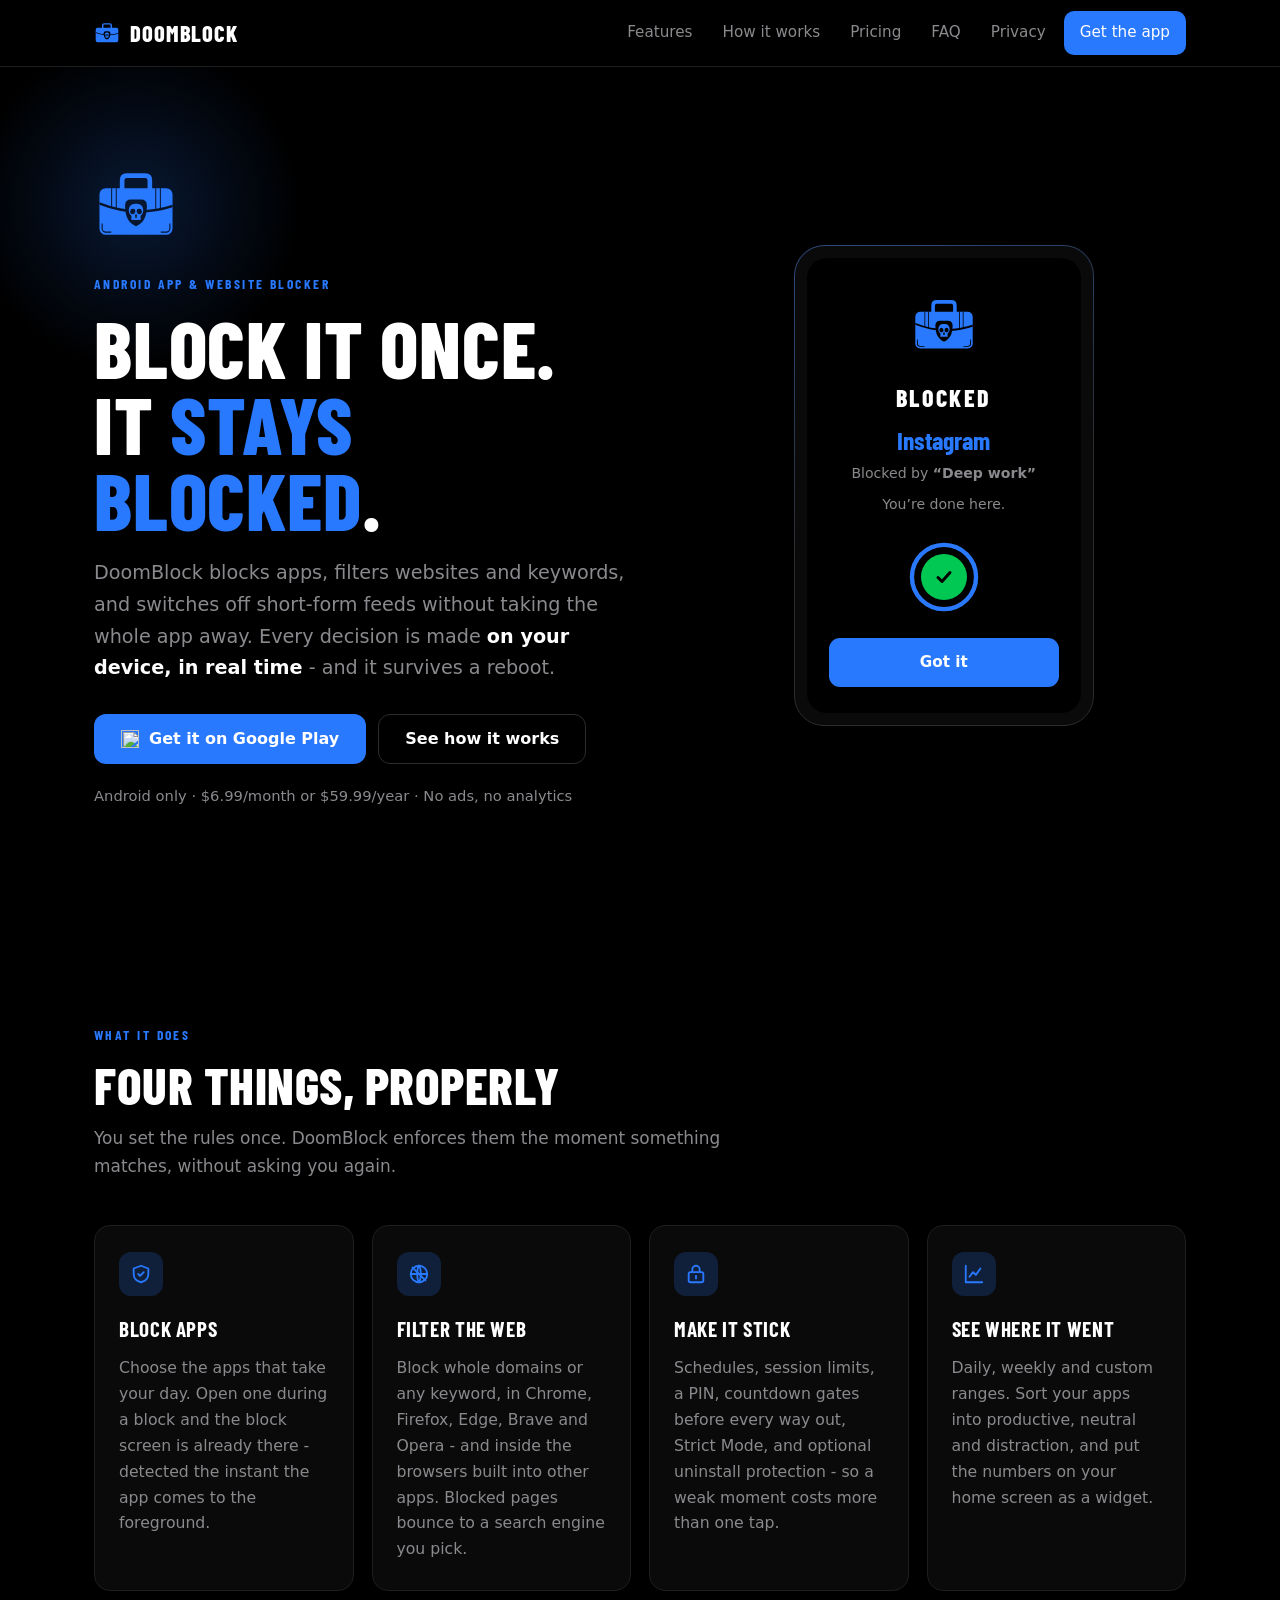
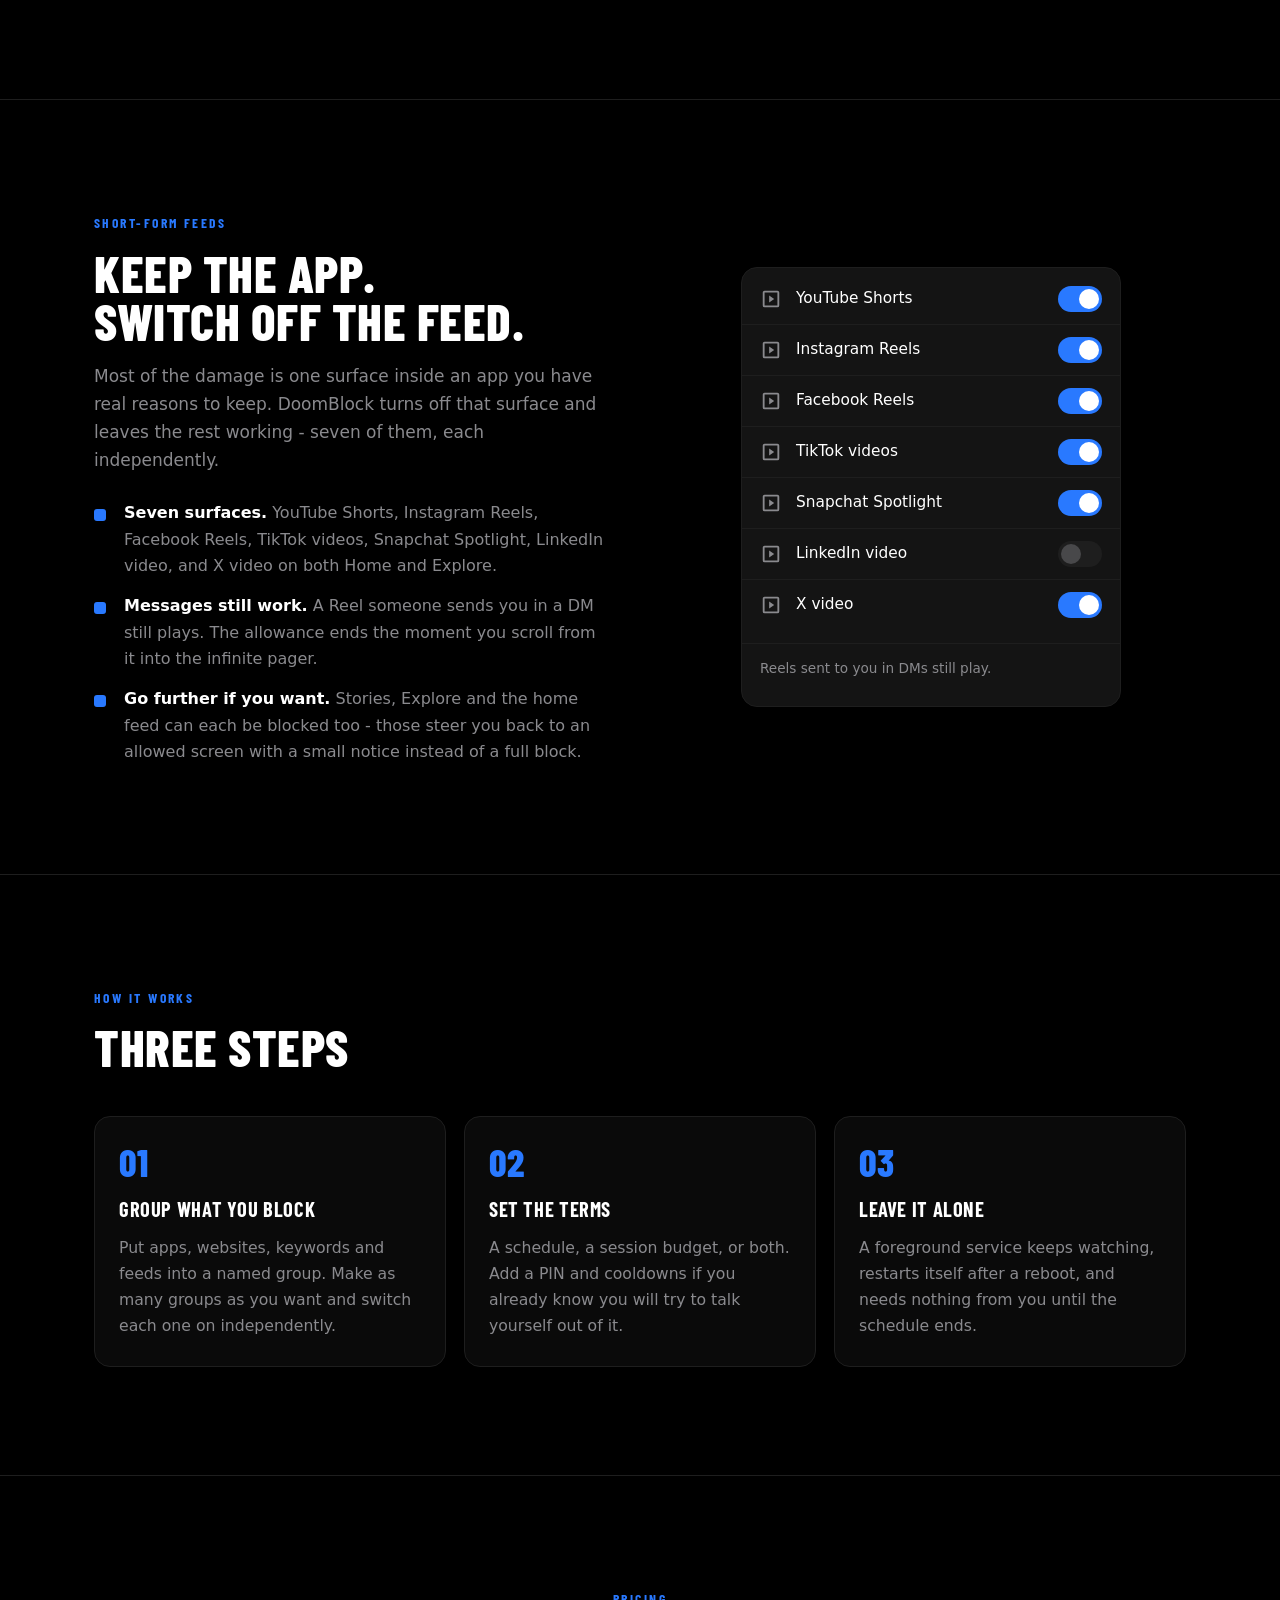
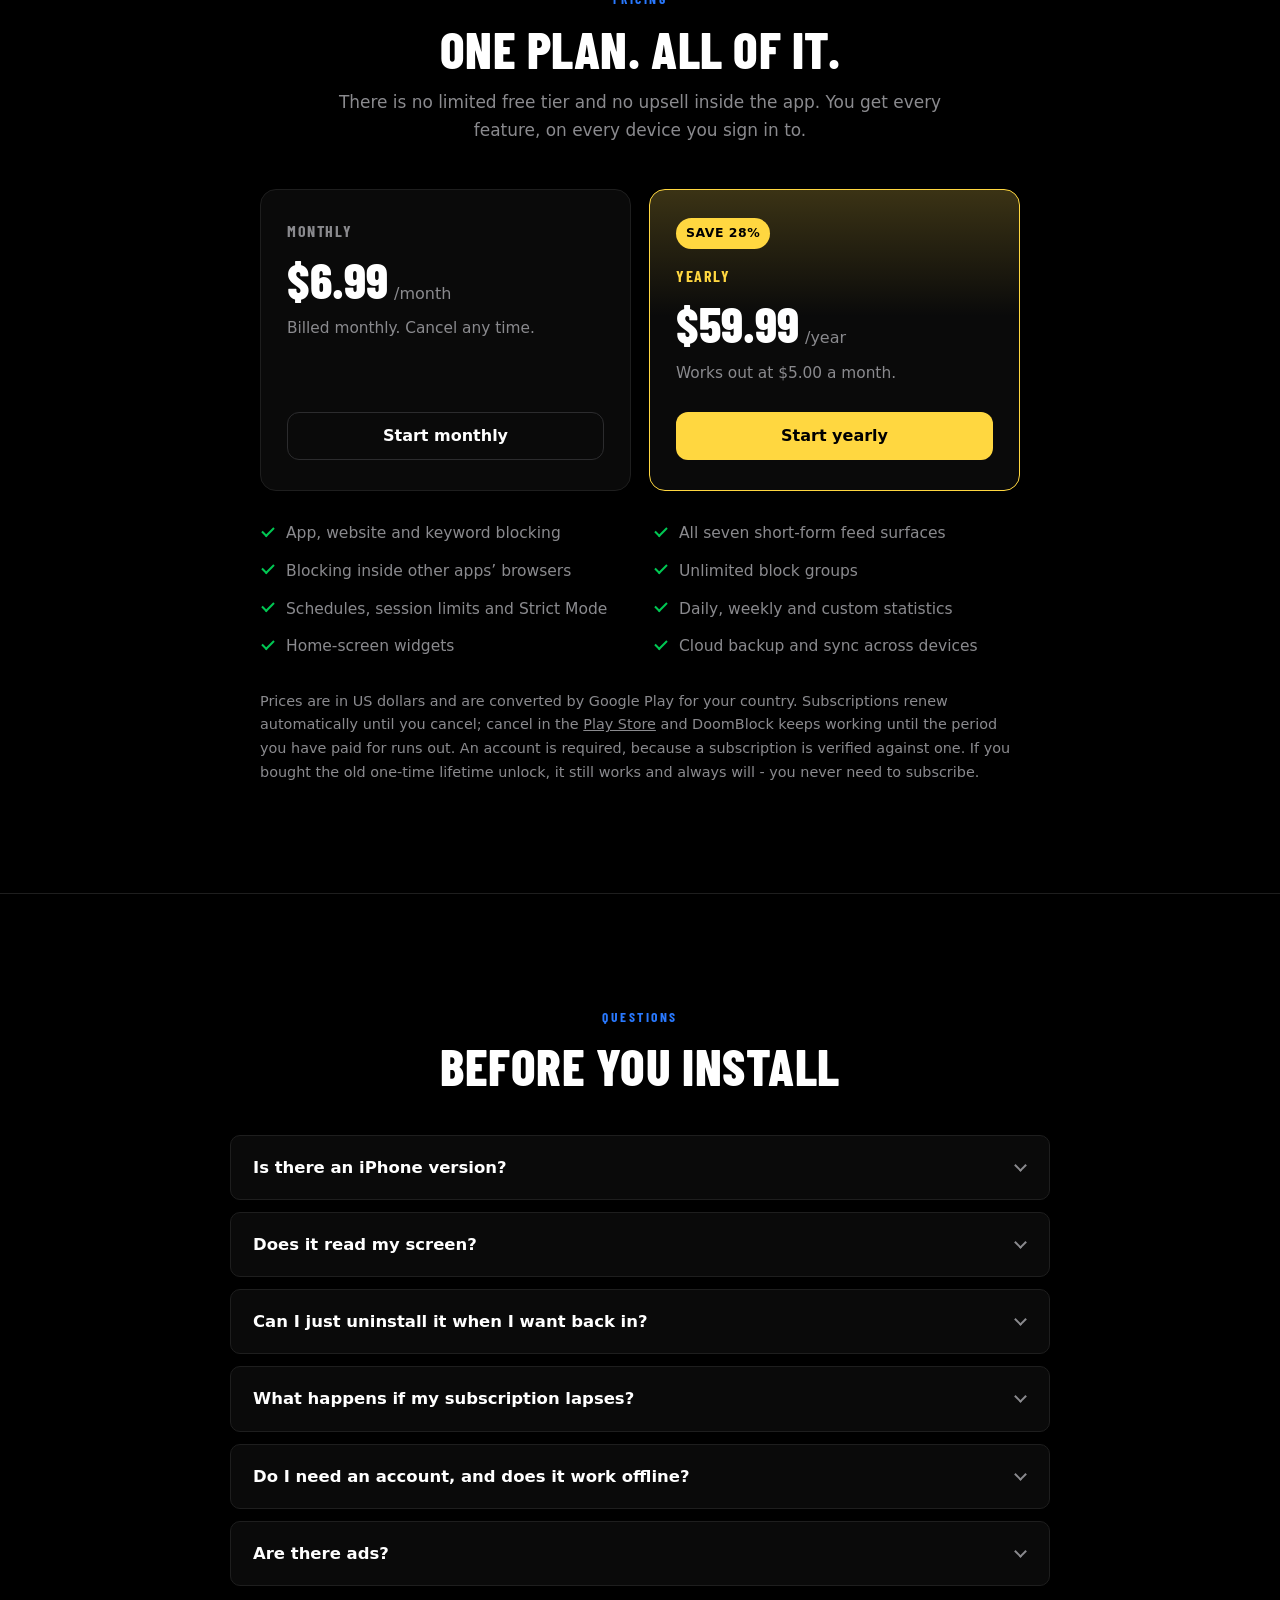
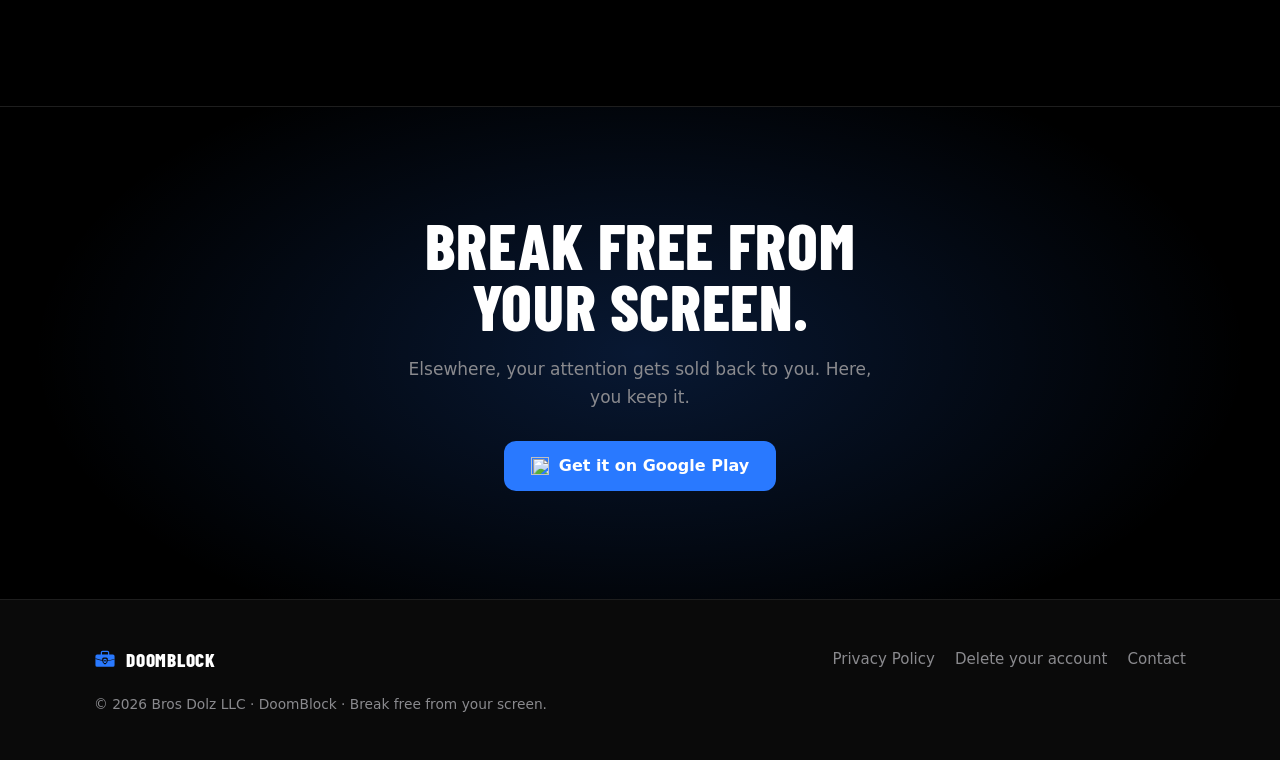
==== index.html @ 42fd6e24 "Rebrand the site and remove the advertising disclosures The app moved on in three ways and none of t" ====
<!DOCTYPE html>
<html lang="en">
<head>
  <meta charset="utf-8">
  <meta name="viewport" content="width=device-width, initial-scale=1">
  <title>DoomBlock - App, website and short-form feed blocker for Android</title>
  <meta name="description" content="DoomBlock blocks apps, filters websites and keywords, and switches off short-form feeds like Shorts, Reels and TikTok - enforced on your device, in real time. Android. No ads, no analytics.">
  <link rel="icon" type="image/png" href="assets/icon.png">
  <link rel="apple-touch-icon" href="assets/icon.png">
  <meta name="theme-color" content="#000000">
  <link rel="stylesheet" href="assets/fonts.css">
  <link rel="stylesheet" href="assets/site.css">
</head>
<body>

<!-- ==========================================================================
     The DoomBlock mark, ported from DoomLogoPainter in the app
     (lib/core/widgets/doom_logo.dart). The painter expresses every point as a
     fraction of its canvas, which is exactly what an SVG viewBox is, so the
     geometry transfers 1:1 at viewBox="0 0 100 100".

     A briefcase carrying a skull badge on its lock plate. The skull is a BADGE
     on the case rather than the case itself: that lets the case be a proper
     briefcase and the skull be an actual skull, and it makes the plate read as
     the lock - which is why the nasal void is cut as a keyhole.

     Two variants, mirroring the painter's own size gates. #db-mark carries
     everything; #db-mark-sm drops the straps, corner brackets, teeth and
     keyhole, because below roughly 32px those features stop being features and
     become grey smudges. An icon that simplifies as it shrinks is behaving
     correctly.
     ====================================================================== -->
<svg width="0" height="0" style="position:absolute" aria-hidden="true" focusable="false">
  <defs>
    <!-- Case: body, minus flap, straps, corner brackets and the badge crest -->
    <mask id="db-case" maskUnits="userSpaceOnUse" x="0" y="0" width="100" height="100">
      <path fill="#fff" d="M14 30 H86 A7.5 7.5 0 0 1 93.5 37.5 V78 A7.5 7.5 0 0 1 86 85.5 H14 A7.5 7.5 0 0 1 6.5 78 V37.5 A7.5 7.5 0 0 1 14 30 Z"/>
      <path fill="#000" d="M6.5 46.8 Q50 64 93.5 49.8 L93.5 52.6 Q50 66.8 6.5 49.6 Z"/>
      <path fill="#000" d="M20.4 30 H21.6 V52.86 H20.4 Z M25.9 30 H27.1 V54.25 H25.9 Z M72.9 30 H74.1 V55.87 H72.9 Z M78.4 30 H79.6 V54.86 H78.4 Z"/>
      <path fill="#000" d="M9.05 72 V78 A4.95 4.95 0 0 0 14 82.95 H20.5 V81.65 H14 A3.65 3.65 0 0 1 10.35 78 V72 Z"/>
      <path fill="#000" d="M90.95 72 V78 A4.95 4.95 0 0 1 86 82.95 H79.5 V81.65 H86 A3.65 3.65 0 0 0 89.65 78 V72 Z"/>
      <path fill="#000" d="M37 50.5 Q37 43.4 44.3 43.4 H55.7 Q63 43.4 63 50.5 C63 63.5 59.6 70.6 50 75.4 C40.4 70.6 37 63.5 37 50.5 Z"/>
    </mask>
    <mask id="db-case-sm" maskUnits="userSpaceOnUse" x="0" y="0" width="100" height="100">
      <path fill="#fff" d="M14 30 H86 A7.5 7.5 0 0 1 93.5 37.5 V78 A7.5 7.5 0 0 1 86 85.5 H14 A7.5 7.5 0 0 1 6.5 78 V37.5 A7.5 7.5 0 0 1 14 30 Z"/>
      <path fill="#000" d="M6.5 46.8 Q50 64 93.5 49.8 L93.5 52.6 Q50 66.8 6.5 49.6 Z"/>
      <path fill="#000" d="M37 50.5 Q37 43.4 44.3 43.4 H55.7 Q63 43.4 63 50.5 C63 63.5 59.6 70.6 50 75.4 C40.4 70.6 37 63.5 37 50.5 Z"/>
    </mask>

    <!-- Badge: cranium + cheekbones over a narrower jaw, scalloped into five
         teeth, minus two tilted sockets and the keyhole nose. -->
    <mask id="db-badge-mask" maskUnits="userSpaceOnUse" x="0" y="0" width="100" height="100">
      <path fill="#fff" d="M48.75 50 H51.25 A6 6 0 0 1 57.25 56 V57 A6 6 0 0 1 51.25 63 H48.75 A6 6 0 0 1 42.75 57 V56 A6 6 0 0 1 48.75 50 Z"/>
      <path fill="#fff" d="M45.35 61.5 H54.65 V65.8 H45.35 Z"/>
      <ellipse fill="#fff" cx="46.5125" cy="65.8" rx="1.1625" ry="0.7"/>
      <ellipse fill="#fff" cx="48.8375" cy="65.8" rx="1.1625" ry="0.7"/>
      <ellipse fill="#fff" cx="51.1625" cy="65.8" rx="1.1625" ry="0.7"/>
      <ellipse fill="#fff" cx="53.4875" cy="65.8" rx="1.1625" ry="0.7"/>
      <ellipse fill="#000" cx="46.72" cy="57.75" rx="2.58" ry="2.8" transform="rotate(9.74 46.72 57.75)"/>
      <ellipse fill="#000" cx="53.28" cy="57.75" rx="2.58" ry="2.8" transform="rotate(-9.74 53.28 57.75)"/>
      <circle fill="#000" cx="50" cy="61.65" r="0.95"/>
      <path fill="#000" d="M49.52 61.65 H50.48 L51.05 64 H48.95 Z"/>
    </mask>
    <mask id="db-badge-mask-sm" maskUnits="userSpaceOnUse" x="0" y="0" width="100" height="100">
      <path fill="#fff" d="M48.75 50 H51.25 A6 6 0 0 1 57.25 56 V57 A6 6 0 0 1 51.25 63 H48.75 A6 6 0 0 1 42.75 57 V56 A6 6 0 0 1 48.75 50 Z"/>
      <path fill="#fff" d="M45.35 61.5 H54.65 V66.5 H45.35 Z"/>
      <ellipse fill="#000" cx="46.72" cy="57.75" rx="2.58" ry="2.8" transform="rotate(9.74 46.72 57.75)"/>
      <ellipse fill="#000" cx="53.28" cy="57.75" rx="2.58" ry="2.8" transform="rotate(-9.74 53.28 57.75)"/>
    </mask>

    <symbol id="db-mark" viewBox="0 0 100 100">
      <path d="M33.5 32.5 V20.5 Q33.5 15 39 15 H61 Q66.5 15 66.5 20.5 V32.5" fill="none" stroke="currentColor" stroke-width="5.5"/>
      <rect width="100" height="100" fill="currentColor" mask="url(#db-case)"/>
      <g class="db-badge">
        <g transform="translate(50 58.25) scale(1.18) translate(-50 -58.25)">
          <rect width="100" height="100" fill="currentColor" mask="url(#db-badge-mask)"/>
        </g>
      </g>
    </symbol>
    <symbol id="db-mark-sm" viewBox="0 0 100 100">
      <path d="M33.5 32.5 V20.5 Q33.5 15 39 15 H61 Q66.5 15 66.5 20.5 V32.5" fill="none" stroke="currentColor" stroke-width="5.5"/>
      <rect width="100" height="100" fill="currentColor" mask="url(#db-case-sm)"/>
      <g transform="translate(50 58.25) scale(1.18) translate(-50 -58.25)">
        <rect width="100" height="100" fill="currentColor" mask="url(#db-badge-mask-sm)"/>
      </g>
    </symbol>

    <!-- Short-form surface glyph: a play mark in a rounded frame. Deliberately
         neutral rather than each platform's own logo - the names below say
         which surface is which, and a marketing page has no business
         reproducing other companies' marks. -->
    <symbol id="ic-feed" viewBox="0 0 24 24">
      <path d="M5 3h14a2 2 0 0 1 2 2v14a2 2 0 0 1-2 2H5a2 2 0 0 1-2-2V5a2 2 0 0 1 2-2Zm0 2v14h14V5H5Zm5 3.2 5.5 3.8L10 15.8V8.2Z"/>
    </symbol>
  </defs>
</svg>

<header>
  <nav class="wrap nav">
    <a class="brand" href="#top" aria-label="DoomBlock home">
      <svg class="mark" viewBox="0 0 100 100" width="26" height="26" aria-hidden="true"><use href="#db-mark-sm"/></svg>
      DoomBlock
    </a>
    <div class="nav-links">
      <a class="hide-sm" href="#features">Features</a>
      <a class="hide-sm" href="#how">How it works</a>
      <a href="#pricing">Pricing</a>
      <a class="hide-sm" href="#faq">FAQ</a>
      <a href="privacy.html">Privacy</a>
      <a class="nav-cta" href="https://play.google.com/store/apps/details?id=com.doomblock.app">Get the app</a>
    </div>
  </nav>
</header>

<main id="top">

  <!-- Hero -->
  <section class="hero">
    <div class="wrap hero-grid">
      <div class="hero-copy">
        <div class="mark-wrap">
          <div class="hero-glow"></div>
          <svg class="mark mark-beat" viewBox="0 0 100 100" width="84" height="84" role="img" aria-label="DoomBlock"><use href="#db-mark"/></svg>
        </div>
        <span class="eyebrow">Android app &amp; website blocker</span>
        <h1 class="display hero-title">Block it once.<br>It <span class="hl">stays blocked</span>.</h1>
        <p class="hero-sub">
          DoomBlock blocks apps, filters websites and keywords, and switches off
          short-form feeds without taking the whole app away. Every decision is
          made <strong>on your device, in real time</strong> - and it survives a
          reboot.
        </p>
        <div class="cta-row">
          <a class="btn btn-primary" href="https://play.google.com/store/apps/details?id=com.doomblock.app">
            <img class="play-icon" src="assets/google-play.svg" alt="" aria-hidden="true">
            Get it on Google Play
          </a>
          <a class="btn btn-ghost" href="#how">See how it works</a>
        </div>
        <p class="hero-note">Android only &middot; $6.99/month or $59.99/year &middot; No ads, no analytics</p>
      </div>

      <div class="mock" role="img" aria-label="DoomBlock's blocking screen, showing a blocked app and a finished cooldown.">
        <div class="mock-screen">
          <svg class="mark mock-mark mark-beat" viewBox="0 0 100 100" aria-hidden="true"><use href="#db-mark"/></svg>
          <div class="mock-blocked">Blocked</div>
          <div class="mock-target" id="mock-target">Instagram</div>
          <p class="mock-by">Blocked by <b>&ldquo;Deep work&rdquo;</b></p>
          <p class="mock-done">You&rsquo;re done here.</p>
          <div class="mock-ring">
            <svg class="ring-svg" viewBox="0 0 120 120" aria-hidden="true">
              <circle class="ring-track" cx="60" cy="60" r="52"/>
              <circle class="ring-progress" cx="60" cy="60" r="52"/>
            </svg>
            <span class="mock-check">
              <span class="mock-check-disc">
                <svg viewBox="0 0 52 52" fill="none" stroke="#000" stroke-width="6" stroke-linecap="round" stroke-linejoin="round" aria-hidden="true"><path d="M14 27 l8 8 l16 -18"/></svg>
              </span>
            </span>
          </div>
          <div class="mock-btn">Got it</div>
        </div>
      </div>
    </div>
  </section>

  <!-- Features -->
  <section class="band" id="features">
    <div class="wrap">
      <div class="section-head">
        <span class="eyebrow">What it does</span>
        <h2 class="display section-title">Four things, properly</h2>
        <p>You set the rules once. DoomBlock enforces them the moment something matches, without asking you again.</p>
      </div>
      <div class="features">

        <div class="feature">
          <div class="ico"><svg viewBox="0 0 24 24" width="22" height="22" fill="none" stroke="currentColor" stroke-width="2" stroke-linecap="round" stroke-linejoin="round" aria-hidden="true"><path d="M12 3 4 6v6c0 5 3.4 7.7 8 9 4.6-1.3 8-4 8-9V6l-8-3Z"/><path d="m9 12 2 2 4-4"/></svg></div>
          <h3>Block apps</h3>
          <p>Choose the apps that take your day. Open one during a block and the block screen is already there - detected the instant the app comes to the foreground.</p>
        </div>

        <div class="feature">
          <div class="ico"><svg viewBox="0 0 24 24" width="22" height="22" fill="none" stroke="currentColor" stroke-width="2" stroke-linecap="round" stroke-linejoin="round" aria-hidden="true"><circle cx="12" cy="12" r="9"/><path d="M3 12h18M12 3c2.5 2.7 2.5 15.3 0 18M12 3c-2.5 2.7-2.5 15.3 0 18"/><path d="m5 5 14 14"/></svg></div>
          <h3>Filter the web</h3>
          <p>Block whole domains or any keyword, in Chrome, Firefox, Edge, Brave and Opera - and inside the browsers built into other apps. Blocked pages bounce to a search engine you pick.</p>
        </div>

        <div class="feature">
          <div class="ico"><svg viewBox="0 0 24 24" width="22" height="22" fill="none" stroke="currentColor" stroke-width="2" stroke-linecap="round" stroke-linejoin="round" aria-hidden="true"><rect x="4" y="10" width="16" height="11" rx="2"/><path d="M8 10V7a4 4 0 0 1 8 0v3"/><path d="M12 14v3"/></svg></div>
          <h3>Make it stick</h3>
          <p>Schedules, session limits, a PIN, countdown gates before every way out, Strict Mode, and optional uninstall protection - so a weak moment costs more than one tap.</p>
        </div>

        <div class="feature">
          <div class="ico"><svg viewBox="0 0 24 24" width="22" height="22" fill="none" stroke="currentColor" stroke-width="2" stroke-linecap="round" stroke-linejoin="round" aria-hidden="true"><path d="M3 3v18h18"/><path d="M7 15l4-5 3 3 5-7"/></svg></div>
          <h3>See where it went</h3>
          <p>Daily, weekly and custom ranges. Sort your apps into productive, neutral and distraction, and put the numbers on your home screen as a widget.</p>
        </div>

      </div>
    </div>
  </section>

  <!-- Short-form feeds -->
  <section class="band" id="feeds">
    <div class="wrap split">
      <div>
        <span class="eyebrow">Short-form feeds</span>
        <h2 class="display section-title">Keep the app.<br>Switch off the feed.</h2>
        <p style="color:var(--text-2); margin:0;">
          Most of the damage is one surface inside an app you have real reasons to
          keep. DoomBlock turns off that surface and leaves the rest working -
          seven of them, each independently.
        </p>
        <ul class="split-list">
          <li><strong>Seven surfaces.</strong> YouTube Shorts, Instagram Reels, Facebook Reels, TikTok videos, Snapchat Spotlight, LinkedIn video, and X video on both Home and Explore.</li>
          <li><strong>Messages still work.</strong> A Reel someone sends you in a DM still plays. The allowance ends the moment you scroll from it into the infinite pager.</li>
          <li><strong>Go further if you want.</strong> Stories, Explore and the home feed can each be blocked too - those steer you back to an allowed screen with a small notice instead of a full block.</li>
        </ul>
      </div>

      <div class="split-media">
        <div class="feeds" role="img" aria-label="DoomBlock's feed settings: short-form surfaces listed with individual on and off switches.">
          <div class="feed-row"><span class="feed-logo"><svg viewBox="0 0 24 24" aria-hidden="true"><use href="#ic-feed"/></svg></span><span class="feed-name">YouTube Shorts</span><span class="toggle on"></span></div>
          <div class="feed-row"><span class="feed-logo"><svg viewBox="0 0 24 24" aria-hidden="true"><use href="#ic-feed"/></svg></span><span class="feed-name">Instagram Reels</span><span class="toggle on"></span></div>
          <div class="feed-row"><span class="feed-logo"><svg viewBox="0 0 24 24" aria-hidden="true"><use href="#ic-feed"/></svg></span><span class="feed-name">Facebook Reels</span><span class="toggle on"></span></div>
          <div class="feed-row"><span class="feed-logo"><svg viewBox="0 0 24 24" aria-hidden="true"><use href="#ic-feed"/></svg></span><span class="feed-name">TikTok videos</span><span class="toggle on"></span></div>
          <div class="feed-row"><span class="feed-logo"><svg viewBox="0 0 24 24" aria-hidden="true"><use href="#ic-feed"/></svg></span><span class="feed-name">Snapchat Spotlight</span><span class="toggle on"></span></div>
          <div class="feed-row"><span class="feed-logo"><svg viewBox="0 0 24 24" aria-hidden="true"><use href="#ic-feed"/></svg></span><span class="feed-name">LinkedIn video</span><span class="toggle"></span></div>
          <div class="feed-row"><span class="feed-logo"><svg viewBox="0 0 24 24" aria-hidden="true"><use href="#ic-feed"/></svg></span><span class="feed-name">X video</span><span class="toggle on"></span></div>
          <p class="feeds-foot">Reels sent to you in DMs still play.</p>
        </div>
      </div>
    </div>
  </section>

  <!-- How it works -->
  <section class="band" id="how">
    <div class="wrap">
      <div class="section-head">
        <span class="eyebrow">How it works</span>
        <h2 class="display section-title">Three steps</h2>
      </div>
      <div class="steps">
        <div class="step">
          <span class="n">01</span>
          <h3>Group what you block</h3>
          <p>Put apps, websites, keywords and feeds into a named group. Make as many groups as you want and switch each one on independently.</p>
        </div>
        <div class="step">
          <span class="n">02</span>
          <h3>Set the terms</h3>
          <p>A schedule, a session budget, or both. Add a PIN and cooldowns if you already know you will try to talk yourself out of it.</p>
        </div>
        <div class="step">
          <span class="n">03</span>
          <h3>Leave it alone</h3>
          <p>A foreground service keeps watching, restarts itself after a reboot, and needs nothing from you until the schedule ends.</p>
        </div>
      </div>
    </div>
  </section>

  <!-- Pricing -->
  <section class="band" id="pricing">
    <div class="wrap">
      <div class="section-head center">
        <span class="eyebrow">Pricing</span>
        <h2 class="display section-title">One plan. All of it.</h2>
        <p>There is no limited free tier and no upsell inside the app. You get every feature, on every device you sign in to.</p>
      </div>

      <div class="plans">
        <div class="plan">
          <p class="plan-name">Monthly</p>
          <p class="plan-price">$6.99<span class="per">/month</span></p>
          <p class="plan-sub">Billed monthly. Cancel any time.</p>
          <a class="btn btn-ghost" href="https://play.google.com/store/apps/details?id=com.doomblock.app">Start monthly</a>
        </div>

        <div class="plan plan-best">
          <span class="badge">Save 28%</span>
          <p class="plan-name">Yearly</p>
          <p class="plan-price">$59.99<span class="per">/year</span></p>
          <p class="plan-sub">Works out at $5.00 a month.</p>
          <a class="btn btn-gold" href="https://play.google.com/store/apps/details?id=com.doomblock.app">Start yearly</a>
        </div>
      </div>

      <ul class="plan-includes">
        <li>App, website and keyword blocking</li>
        <li>All seven short-form feed surfaces</li>
        <li>Blocking inside other apps&rsquo; browsers</li>
        <li>Unlimited block groups</li>
        <li>Schedules, session limits and Strict Mode</li>
        <li>Daily, weekly and custom statistics</li>
        <li>Home-screen widgets</li>
        <li>Cloud backup and sync across devices</li>
      </ul>

      <p class="plan-terms">
        Prices are in US dollars and are converted by Google Play for your
        country. Subscriptions renew automatically until you cancel; cancel in
        the <a href="https://play.google.com/store/account/subscriptions">Play Store</a>
        and DoomBlock keeps working until the period you have paid for runs out.
        An account is required, because a subscription is verified against one.
        If you bought the old one-time lifetime unlock, it still works and always
        will - you never need to subscribe.
      </p>
    </div>
  </section>

  <!-- FAQ -->
  <section class="band" id="faq">
    <div class="wrap">
      <div class="section-head center">
        <span class="eyebrow">Questions</span>
        <h2 class="display section-title">Before you install</h2>
      </div>

      <div class="faq">
        <details>
          <summary>Is there an iPhone version?</summary>
          <div class="answer">
            <p>No, and there cannot be one that works this way. DoomBlock relies on Android APIs for reading which app is in the foreground, measuring app usage, and drawing over other apps. iOS has no equivalent, so an iPhone build would not be able to enforce anything.</p>
          </div>
        </details>

        <details>
          <summary>Does it read my screen?</summary>
          <div class="answer">
            <p>It reads three things, and only to compare them against your own block list: which app is in the foreground, the address shown in your browser&rsquo;s address bar, and - if you turn on blocking inside other apps&rsquo; browsers - the text of web pages opened in them.</p>
            <p>All of it is compared on your device and discarded immediately. None of it is stored, and none of it is ever sent anywhere. It does not read your messages, your passwords, or what you type. The <a href="privacy.html">Privacy Policy</a> sets this out in full.</p>
          </div>
        </details>

        <details>
          <summary>Can I just uninstall it when I want back in?</summary>
          <div class="answer">
            <p>That is up to how you set it up. By default, yes. Turn on Strict Mode and DoomBlock registers as a device admin, which prevents it being uninstalled while a block is active - and switching Strict Mode off needs your PIN plus a 24-hour cooldown. It never locks, wipes or otherwise controls your device; blocking uninstalls is the only thing that permission is used for.</p>
          </div>
        </details>

        <details>
          <summary>What happens if my subscription lapses?</summary>
          <div class="answer">
            <p>Blocking stops, and your setup stays exactly where you left it. Groups, schedules, limits and lists are never deleted or altered, so renewing picks up where you were with nothing to restore.</p>
          </div>
        </details>

        <details>
          <summary>Do I need an account, and does it work offline?</summary>
          <div class="answer">
            <p>An account is required, because your subscription is verified against one. Once you are signed in your setup is backed up and syncs to any device you sign in to.</p>
            <p>Blocking itself runs entirely offline - every decision is made on the device. If you lose connectivity, DoomBlock keeps enforcing for a week before it needs to check your subscription again.</p>
          </div>
        </details>

        <details>
          <summary>Are there ads?</summary>
          <div class="answer">
            <p>No. There is no advertising, no advertising identifier, no analytics SDK, and no crash-reporting service. The subscription is the entire business model. Problem reports are only ever sent if you write one and send it yourself.</p>
          </div>
        </details>
      </div>
    </div>
  </section>

  <!-- Closing CTA -->
  <section class="band closer">
    <div class="hero-glow"></div>
    <div class="wrap">
      <h2 class="display">Break free from<br>your screen.</h2>
      <p>Elsewhere, your attention gets sold back to you. Here, you keep it.</p>
      <div class="cta-row">
        <a class="btn btn-primary" href="https://play.google.com/store/apps/details?id=com.doomblock.app">
          <img class="play-icon" src="assets/google-play.svg" alt="" aria-hidden="true">
          Get it on Google Play
        </a>
      </div>
    </div>
  </section>

</main>

<footer>
  <div class="wrap foot-grid">
    <a class="brand" href="#top" style="font-size:1.2rem;">
      <svg class="mark" viewBox="0 0 100 100" width="22" height="22" aria-hidden="true"><use href="#db-mark-sm"/></svg>
      DoomBlock
    </a>
    <div class="foot-links">
      <a href="privacy.html">Privacy Policy</a>
      <a href="account-deletion.html">Delete your account</a>
      <a href="mailto:support@brosdolz.com">Contact</a>
    </div>
    <p class="foot-note">&copy; <span id="year">2026</span> Bros Dolz LLC &middot; DoomBlock &middot; Break free from your screen.</p>
  </div>
</footer>

<script>
  document.getElementById("year").textContent = new Date().getFullYear();

  // The mock names a different app on each load, so the screenshot does not
  // read as a claim about one particular service.
  var mockTargets = ["TikTok", "Instagram", "YouTube", "Snapchat", "Facebook", "X", "Reddit"];
  var mockTarget = document.getElementById("mock-target");
  if (mockTarget) {
    var chosen = mockTargets[Math.floor(Math.random() * mockTargets.length)];
    mockTarget.textContent = chosen;
    var shell = document.querySelector(".mock");
    if (shell) {
      shell.setAttribute("aria-label",
        "DoomBlock's blocking screen, showing " + chosen + " blocked and a finished cooldown.");
    }
  }

  // Run the cooldown ring -> green check once the mock scrolls into view. With
  // no IntersectionObserver, just show the finished state.
  (function () {
    var mock = document.querySelector(".mock");
    if (!mock) return;
    if (!("IntersectionObserver" in window)) { mock.classList.add("in-view"); return; }
    var io = new IntersectionObserver(function (entries) {
      entries.forEach(function (e) {
        if (e.isIntersecting) { e.target.classList.add("in-view"); io.unobserve(e.target); }
      });
    }, { threshold: 0.4 });
    io.observe(mock);
  })();
</script>
</body>
</html>
---- assets/fonts.css ----
/* Barlow Condensed - DoomBlock's display face, the same family the app bundles
   (see pubspec.yaml). Embedded as data URIs so the brand type renders
   everywhere - hosted, offline, or opened straight from disk - with no
   external font dependency and no flash of a fallback face.

   Only the two display weights are here. Body copy uses the system stack;
   Barlow Condensed is for headings, numerals, and the mark. */
@font-face { font-family: "Barlow Condensed"; font-style: normal; font-weight: 700; font-display: swap; src: url("[data-uri]") format("truetype"); }
@font-face { font-family: "Barlow Condensed"; font-style: normal; font-weight: 800; font-display: swap; src: url("[data-uri]") format("truetype"); }
---- assets/site.css ----
/* ============================================================================
   DoomBlock - site design system
   ----------------------------------------------------------------------------
   One stylesheet for all three pages (index, privacy, account-deletion).

   The tokens below mirror AppPalette.dark in the app
   (lib/core/theme/app_palette.dart) value for value, so the site and the
   product can never disagree about what DoomBlock looks like.

   Colour discipline, carried over from lib/core/constants/app_colors.dart:
     - BLUE is the accent. Every call to action, every focus ring, every
       active state.
     - GOLD marks Pro / pricing only. It is the "earned" colour.
     - RED means DANGER and nothing else. It is never decoration. The site
       used to use red as its brand accent, which is exactly the mistake the
       palette notes in the app describe fixing: when the accent and the
       warning are the same value, the one colour the eye should read as a
       stop signal gets spent on every ordinary button.
   ========================================================================= */

:root {
  /* Surfaces - true black foundation, near-black greys stepping up */
  --bg: #000000;
  --surface: #0A0A0A;
  --card: #141414;
  --elevated: #1E1E1E;
  --modal: #1A1A1A;

  /* Brand - electric blue */
  --primary: #2979FF;
  --primary-dim: #1554CC;
  --primary-glow: rgba(41, 121, 255, 0.20);
  --primary-glow-strong: rgba(41, 121, 255, 0.40);
  --on-primary: #FFFFFF;

  /* Premium accent - cold gold */
  --gold: #FFD740;
  --gold-glow: rgba(255, 215, 64, 0.20);
  --on-gold: #000000;

  /* Text */
  --text: #FFFFFF;
  --text-2: #8A8A8E;
  --text-3: #48484A;   /* decorative marks only - too dim for text on black */
  --text-doc: #C9C9CE;

  /* Semantic */
  --success: #00C853;
  --warning: #FFAB00;
  --danger: #FF1744;
  --info: #64B5F6;

  /* Borders */
  --border: #1E1E1E;
  --border-light: #2C2C2E;

  /* Type */
  --font-display: "Barlow Condensed", "Oswald", "Arial Narrow", Impact, sans-serif;
  --font-body: system-ui, -apple-system, "Segoe UI", Roboto, Helvetica, Arial, sans-serif;

  /* Layout */
  --maxw: 1140px;
  --doc-maxw: 820px;
  --radius: 16px;
  --radius-sm: 10px;
}

/* ---- Reset / base ------------------------------------------------------- */

*, *::before, *::after { box-sizing: border-box; }

html { -webkit-text-size-adjust: 100%; scroll-behavior: smooth; }

@media (prefers-reduced-motion: reduce) {
  html { scroll-behavior: auto; }
}

body {
  margin: 0;
  background: var(--bg);
  color: var(--text);
  font-family: var(--font-body);
  font-size: 17px;
  line-height: 1.65;
  -webkit-font-smoothing: antialiased;
  overflow-x: hidden;
}

img, svg { max-width: 100%; }

a { color: var(--primary); text-decoration: none; }
a:hover { text-decoration: underline; }

:focus-visible {
  outline: 2px solid var(--primary);
  outline-offset: 3px;
  border-radius: 4px;
}

.wrap {
  width: 100%;
  max-width: var(--maxw);
  margin-inline: auto;
  padding-inline: 24px;
}

.display {
  font-family: var(--font-display);
  font-weight: 800;
  text-transform: uppercase;
  line-height: 0.95;
  letter-spacing: 0.01em;
  text-wrap: balance;
  margin: 0;
}

.eyebrow {
  display: inline-block;
  font-family: var(--font-display);
  font-weight: 700;
  text-transform: uppercase;
  letter-spacing: 0.18em;
  font-size: 0.85rem;
  color: var(--primary);
  margin-bottom: 14px;
}

.sr-only {
  position: absolute; width: 1px; height: 1px;
  padding: 0; margin: -1px; overflow: hidden;
  clip: rect(0 0 0 0); white-space: nowrap; border: 0;
}

/* ---- The mark ----------------------------------------------------------- */
/* Ported from DoomLogoPainter (lib/core/widgets/doom_logo.dart). The painter
   works in fractions of its canvas, which is exactly an SVG viewBox, so the
   geometry transfers 1:1 at viewBox="0 0 100 100". */

.mark { color: var(--primary); display: block; flex: none; }

/* The badge breathes; the case never moves. The painter is explicit about why
   (see PulsingDoomLogo): thumping the whole mark reads as a logo bouncing, so
   the beat is spent where the meaning is - on the lock and its keyhole. */
@media (prefers-reduced-motion: no-preference) {
  .mark-beat .db-badge {
    transform-origin: 50px 58.25px;
    animation: lockbeat 1600ms ease-in-out infinite;
  }
  @keyframes lockbeat {
    0%, 62%, 100% { transform: scale(1); }
    12%           { transform: scale(1.042); }
    26%           { transform: scale(1.006); }
    38%           { transform: scale(1.030); }
  }
}

/* ---- Header / nav ------------------------------------------------------- */

header {
  position: sticky;
  top: 0;
  z-index: 50;
  background: rgba(0, 0, 0, 0.82);
  backdrop-filter: blur(14px);
  -webkit-backdrop-filter: blur(14px);
  border-bottom: 1px solid var(--border);
}

.nav {
  display: flex;
  align-items: center;
  justify-content: space-between;
  gap: 20px;
  min-height: 66px;
  padding-block: 10px;
}

.brand {
  display: inline-flex;
  align-items: center;
  gap: 10px;
  font-family: var(--font-display);
  font-weight: 800;
  text-transform: uppercase;
  letter-spacing: 0.04em;
  font-size: 1.4rem;
  color: var(--text);
}
.brand:hover { text-decoration: none; color: var(--text); }

.nav-links {
  display: flex;
  align-items: center;
  gap: 6px;
  flex-wrap: wrap;
  justify-content: flex-end;
}

.nav-links > a {
  color: var(--text-2);
  font-size: 0.95rem;
  font-weight: 500;
  padding: 8px 12px;
  border-radius: var(--radius-sm);
}
.nav-links > a:hover { color: var(--text); text-decoration: none; }
.nav-links > a.active { color: var(--text); }

.nav-cta {
  background: var(--primary);
  color: var(--on-primary) !important;
  font-weight: 600;
  padding: 9px 16px !important;
}
.nav-cta:hover { background: var(--primary-dim); }

@media (max-width: 780px) {
  .hide-sm { display: none; }
  .brand { font-size: 1.2rem; }
}

/* ---- Buttons ------------------------------------------------------------ */

.btn {
  display: inline-flex;
  align-items: center;
  justify-content: center;
  gap: 10px;
  padding: 15px 26px;
  border-radius: 12px;
  font-family: var(--font-body);
  font-size: 1rem;
  font-weight: 600;
  line-height: 1;
  border: 1px solid transparent;
  transition: background 0.16s ease, border-color 0.16s ease, transform 0.16s ease;
}
.btn:hover { text-decoration: none; }

.btn-primary { background: var(--primary); color: var(--on-primary); }
.btn-primary:hover { background: var(--primary-dim); }

.btn-ghost { color: var(--text); border-color: var(--border-light); }
.btn-ghost:hover { border-color: var(--primary); color: var(--primary); }

.btn-gold { background: var(--gold); color: var(--on-gold); }
.btn-gold:hover { background: #E6C13A; }

@media (prefers-reduced-motion: no-preference) {
  .btn:active { transform: translateY(1px); }
}

.play-icon { width: 18px; height: 18px; flex: none; }

.cta-row {
  display: flex;
  flex-wrap: wrap;
  gap: 12px;
  margin-top: 30px;
}

/* ---- Sections ----------------------------------------------------------- */

.band { padding-block: clamp(64px, 9vw, 108px); position: relative; }
.band + .band { border-top: 1px solid var(--border); }

.section-head { max-width: 640px; margin-bottom: 44px; }
.section-head.center { margin-inline: auto; text-align: center; }

.section-title {
  font-size: clamp(2.1rem, 5.2vw, 3.2rem);
  margin-bottom: 16px;
}

.section-head p { color: var(--text-2); margin: 0; font-size: 1.06rem; }

/* ---- Hero --------------------------------------------------------------- */

.hero {
  padding-block: clamp(56px, 8vw, 96px) clamp(64px, 9vw, 104px);
  position: relative;
  overflow: hidden;
}

.hero-grid {
  display: grid;
  grid-template-columns: minmax(0, 1.05fr) minmax(0, 0.95fr);
  gap: clamp(32px, 6vw, 72px);
  align-items: center;
}

.mark-wrap { position: relative; width: 84px; height: 84px; margin-bottom: 22px; }

.hero-glow {
  position: absolute;
  inset: -180px;
  background: radial-gradient(closest-side, var(--primary-glow) 0%, transparent 74%);
  pointer-events: none;
  z-index: -1;
}

@media (prefers-reduced-motion: no-preference) {
  .hero-glow { animation: pulseglow 5.5s ease-in-out infinite; }
  @keyframes pulseglow {
    0%, 100% { opacity: 0.75; }
    50%      { opacity: 1; }
  }
}

.hero-title {
  font-size: clamp(2.9rem, 8.4vw, 5rem);
  margin-bottom: 20px;
}

.hero-title .hl { color: var(--primary); }

.hero-sub {
  color: var(--text-2);
  font-size: clamp(1.05rem, 1.9vw, 1.2rem);
  max-width: 34em;
  margin: 0;
}
.hero-sub strong { color: var(--text); font-weight: 600; }

.hero-note {
  margin: 20px 0 0;
  color: var(--text-2);
  font-size: 0.92rem;
}

/* ---- Phone mock (blocking screen) --------------------------------------- */

.mock {
  position: relative;
  width: min(300px, 100%);
  margin-inline: auto;
  border-radius: 30px;
  padding: 12px;
  background: var(--surface);
  border: 1px solid var(--border-light);
}

.mock::before {
  content: "";
  position: absolute;
  inset: -1px;
  border-radius: 31px;
  padding: 1px;
  background: linear-gradient(160deg, var(--primary-glow-strong), transparent 55%);
  -webkit-mask: linear-gradient(#000 0 0) content-box, linear-gradient(#000 0 0);
  -webkit-mask-composite: xor;
  mask: linear-gradient(#000 0 0) content-box, linear-gradient(#000 0 0);
  mask-composite: exclude;
  pointer-events: none;
}

.mock-screen {
  background: var(--bg);
  border-radius: 20px;
  padding: 34px 22px 26px;
  text-align: center;
  display: flex;
  flex-direction: column;
  align-items: center;
  gap: 8px;
}

.mock-mark { width: 66px; height: 66px; }

.mock-blocked {
  font-family: var(--font-display);
  font-weight: 800;
  text-transform: uppercase;
  letter-spacing: 0.1em;
  font-size: 1.5rem;
  margin-top: 12px;
}

.mock-target {
  font-family: var(--font-display);
  font-weight: 700;
  font-size: 1.6rem;
  color: var(--primary);
  line-height: 1.1;
}

.mock-by, .mock-done { margin: 0; color: var(--text-2); font-size: 0.88rem; }
.mock-by b { color: var(--text-2); font-weight: 600; }
.mock-done { color: var(--text-2); }

.mock-ring { position: relative; width: 74px; height: 74px; margin: 16px 0 6px; }
.ring-svg { width: 100%; height: 100%; transform: rotate(-90deg); }
.ring-track { fill: none; stroke: var(--elevated); stroke-width: 7; }
.ring-progress {
  fill: none;
  stroke: var(--primary);
  stroke-width: 7;
  stroke-linecap: round;
  stroke-dasharray: 327;
  stroke-dashoffset: 0;
}

.mock-check {
  position: absolute;
  inset: 0;
  display: grid;
  place-items: center;
}
.mock-check-disc {
  width: 46px; height: 46px;
  border-radius: 50%;
  background: var(--success);
  display: grid; place-items: center;
}
.mock-check-disc svg { width: 26px; height: 26px; }

@media (prefers-reduced-motion: no-preference) {
  .mock .ring-progress { stroke-dashoffset: 327; }
  .mock .mock-check { opacity: 0; transform: scale(0.6); }
  .mock.in-view .ring-progress { animation: ringsweep 1400ms ease-out forwards; }
  .mock.in-view .mock-check { animation: checkpop 420ms 1250ms cubic-bezier(0.2, 1.5, 0.4, 1) forwards; }
  @keyframes ringsweep { to { stroke-dashoffset: 0; } }
  @keyframes checkpop  { to { opacity: 1; transform: scale(1); } }
}

.mock-btn {
  margin-top: 10px;
  width: 100%;
  background: var(--primary);
  color: var(--on-primary);
  border-radius: 11px;
  padding: 12px;
  font-weight: 600;
  font-size: 0.95rem;
}

/* ---- Feature cards ------------------------------------------------------ */

.features {
  display: grid;
  grid-template-columns: repeat(auto-fit, minmax(248px, 1fr));
  gap: 18px;
}

.feature {
  background: var(--surface);
  border: 1px solid var(--border);
  border-radius: var(--radius);
  padding: 26px 24px 28px;
  transition: border-color 0.18s ease, transform 0.18s ease;
}
@media (prefers-reduced-motion: no-preference) {
  .feature:hover { transform: translateY(-3px); border-color: var(--primary-glow-strong); }
}

.ico {
  width: 44px; height: 44px;
  border-radius: 12px;
  display: grid; place-items: center;
  background: var(--primary-glow);
  color: var(--primary);
  margin-bottom: 16px;
}

.feature h3 {
  font-family: var(--font-display);
  font-weight: 700;
  text-transform: uppercase;
  letter-spacing: 0.03em;
  font-size: 1.32rem;
  margin: 0 0 8px;
}

.feature p { margin: 0; color: var(--text-2); font-size: 0.98rem; }

/* ---- Split section (short-form showcase) -------------------------------- */

.split {
  display: grid;
  grid-template-columns: minmax(0, 1fr) minmax(0, 1fr);
  gap: clamp(32px, 6vw, 72px);
  align-items: center;
}

.split-list { list-style: none; margin: 26px 0 0; padding: 0; display: grid; gap: 14px; }
.split-list li {
  position: relative;
  padding-left: 30px;
  color: var(--text-2);
  font-size: 1rem;
}
.split-list li::before {
  content: "";
  position: absolute;
  left: 0; top: 0.55em;
  width: 12px; height: 12px;
  border-radius: 3px;
  background: var(--primary);
}
.split-list li strong { color: var(--text); font-weight: 600; }

/* Feed toggle mock */
.feeds {
  background: var(--card);
  border: 1px solid var(--border);
  border-radius: var(--radius);
  padding-top: 6px;
  max-width: 380px;
  margin-inline: auto;
}

.feed-row {
  display: flex;
  align-items: center;
  gap: 14px;
  padding: 12px 18px;
}
.feed-row + .feed-row { border-top: 1px solid var(--border); }

.feed-logo {
  width: 22px; height: 22px; flex: none;
  color: var(--text-2);
}
.feed-logo svg { width: 100%; height: 100%; display: block; fill: currentColor; }

.feed-name { flex: 1; font-size: 0.96rem; }

.toggle {
  width: 44px; height: 26px; flex: none;
  border-radius: 999px;
  background: var(--elevated);
  position: relative;
}
.toggle::after {
  content: "";
  position: absolute;
  top: 3px; left: 3px;
  width: 20px; height: 20px;
  border-radius: 50%;
  background: var(--text-3);
}
.toggle.on { background: var(--primary); }
.toggle.on::after { transform: translateX(18px); background: #fff; }

.feeds-foot {
  padding: 13px 18px;
  border-top: 1px solid var(--border);
  color: var(--text-2);
  font-size: 0.85rem;
}

/* ---- Steps -------------------------------------------------------------- */

.steps {
  display: grid;
  grid-template-columns: repeat(auto-fit, minmax(250px, 1fr));
  gap: 18px;
}

.step {
  background: var(--surface);
  border: 1px solid var(--border);
  border-radius: var(--radius);
  padding: 26px 24px 28px;
}

.step .n {
  font-family: var(--font-display);
  font-weight: 800;
  font-size: 2.4rem;
  line-height: 1;
  color: var(--primary);
  display: block;
  margin-bottom: 12px;
}

.step h3 {
  font-family: var(--font-display);
  font-weight: 700;
  text-transform: uppercase;
  letter-spacing: 0.03em;
  font-size: 1.28rem;
  margin: 0 0 8px;
}
.step p { margin: 0; color: var(--text-2); font-size: 0.98rem; }

/* ---- Pricing ------------------------------------------------------------ */

.plans {
  display: grid;
  grid-template-columns: repeat(auto-fit, minmax(272px, 1fr));
  gap: 18px;
  max-width: 760px;
  margin-inline: auto;
  align-items: stretch;
}

.plan {
  background: var(--surface);
  border: 1px solid var(--border);
  border-radius: var(--radius);
  padding: 28px 26px 30px;
  display: flex;
  flex-direction: column;
}

.plan-best {
  border-color: var(--gold);
  background: linear-gradient(180deg, var(--gold-glow) 0%, transparent 42%), var(--surface);
}

.plan-name {
  font-family: var(--font-display);
  font-weight: 700;
  text-transform: uppercase;
  letter-spacing: 0.1em;
  font-size: 1rem;
  color: var(--text-2);
  margin: 0 0 10px;
}
.plan-best .plan-name { color: var(--gold); }

.plan-price {
  font-family: var(--font-display);
  font-weight: 800;
  font-size: 3.1rem;
  line-height: 1;
  margin: 0;
}
.plan-price .per {
  font-family: var(--font-body);
  font-weight: 500;
  font-size: 1rem;
  color: var(--text-2);
  letter-spacing: 0;
  margin-left: 6px;
}

.plan-sub { margin: 12px 0 0; color: var(--text-2); font-size: 0.96rem; }

.badge {
  align-self: flex-start;
  background: var(--gold);
  color: var(--on-gold);
  font-weight: 700;
  font-size: 0.78rem;
  letter-spacing: 0.04em;
  text-transform: uppercase;
  padding: 5px 10px;
  border-radius: 999px;
  margin-bottom: 14px;
}

/* Pinned to the bottom so the two cards' buttons line up even though the
   yearly card carries an extra badge row. */
.plan .btn { margin-top: auto; padding-top: 15px; width: 100%; }
.plan-sub { margin-bottom: 26px; }

.plan-includes {
  list-style: none;
  margin: 30px auto 0;
  padding: 0;
  max-width: 760px;
  display: grid;
  grid-template-columns: repeat(auto-fit, minmax(240px, 1fr));
  gap: 12px 26px;
  font-size: 0.97rem;
  color: var(--text-2);
}
.plan-includes li { position: relative; padding-left: 26px; }
.plan-includes li::before {
  content: "";
  position: absolute;
  left: 2px; top: 0.36em;
  width: 12px; height: 7px;
  border-left: 2px solid var(--success);
  border-bottom: 2px solid var(--success);
  transform: rotate(-45deg);
}

.plan-terms {
  max-width: 760px;
  margin: 30px auto 0;
  color: var(--text-2);
  font-size: 0.9rem;
}
.plan-terms a { color: var(--text-2); text-decoration: underline; }

/* ---- FAQ ---------------------------------------------------------------- */

.faq { max-width: 820px; margin-inline: auto; }

.faq details {
  border: 1px solid var(--border);
  border-radius: var(--radius-sm);
  background: var(--surface);
  margin-bottom: 12px;
}

.faq summary {
  cursor: pointer;
  list-style: none;
  padding: 18px 52px 18px 22px;
  position: relative;
  font-weight: 600;
  font-size: 1.03rem;
}
.faq summary::-webkit-details-marker { display: none; }

.faq summary::after {
  content: "";
  position: absolute;
  right: 24px; top: 25px;
  width: 9px; height: 9px;
  border-right: 2px solid var(--text-2);
  border-bottom: 2px solid var(--text-2);
  transform: rotate(45deg);
  transition: transform 0.18s ease;
}
.faq details[open] summary::after { transform: rotate(-135deg); top: 29px; }

.faq .answer { padding: 0 22px 20px; color: var(--text-2); }
.faq .answer p { margin: 0 0 12px; }
.faq .answer p:last-child { margin-bottom: 0; }

/* ---- Closing CTA -------------------------------------------------------- */

.closer { text-align: center; position: relative; overflow: hidden; }
.closer h2 { font-size: clamp(2.3rem, 6.5vw, 4rem); margin-bottom: 18px; }
.closer p { color: var(--text-2); max-width: 46ch; margin: 0 auto; }
.closer .cta-row { justify-content: center; }

/* ---- Footer ------------------------------------------------------------- */

footer {
  border-top: 1px solid var(--border);
  padding-block: 44px;
  background: var(--surface);
}

.foot-grid {
  display: flex;
  flex-wrap: wrap;
  align-items: center;
  justify-content: space-between;
  gap: 18px;
}

.foot-links { display: flex; flex-wrap: wrap; gap: 20px; }
.foot-links a { color: var(--text-2); font-size: 0.94rem; }
.foot-links a:hover { color: var(--text); }

.foot-note {
  color: var(--text-2);
  font-size: 0.86rem;
  margin: 0;
  width: 100%;
}

/* ---- Legal document pages ----------------------------------------------- */

.doc {
  max-width: var(--doc-maxw);
  padding-block: clamp(48px, 7vw, 84px) clamp(56px, 8vw, 92px);
}

.doc h1 {
  font-family: var(--font-display);
  font-weight: 800;
  text-transform: uppercase;
  line-height: 0.95;
  letter-spacing: 0.01em;
  font-size: clamp(2.5rem, 7vw, 4rem);
  margin: 0 0 12px;
}

.updated { color: var(--text-2); font-size: 0.92rem; margin: 0 0 34px; }

.doc h2 {
  font-family: var(--font-display);
  font-weight: 700;
  text-transform: uppercase;
  letter-spacing: 0.04em;
  font-size: 1.6rem;
  margin: 46px 0 14px;
  padding-top: 30px;
  border-top: 1px solid var(--border);
}

.doc h3 {
  font-size: 1.05rem;
  font-weight: 600;
  margin: 26px 0 8px;
  color: var(--text);
}

.doc p, .doc li { color: var(--text-doc); }
.doc p { margin: 0 0 16px; }
.doc strong { color: var(--text); font-weight: 600; }
.doc em { color: var(--text-2); }

.doc ul, .doc ol { padding-left: 22px; margin: 0 0 16px; }
.doc li { margin-bottom: 10px; }
.doc li > ul { margin-top: 10px; }

.lead { font-size: 1.08rem; }

/* Callouts. .callout is neutral/informational (blue); .callout-warn is for
   the genuinely consequential - irreversible deletion - and is the only place
   on the site that earns red. */
.callout {
  border: 1px solid var(--border-light);
  border-left: 3px solid var(--primary);
  background: var(--card);
  border-radius: var(--radius-sm);
  padding: 18px 20px;
  margin: 0 0 22px;
}
.callout p:last-child { margin-bottom: 0; }

.callout-warn { border-left-color: var(--danger); }
.callout-warn strong { color: var(--danger); }

.table-wrap {
  overflow-x: auto;
  border: 1px solid var(--border);
  border-radius: var(--radius-sm);
  margin: 0 0 22px;
  -webkit-overflow-scrolling: touch;
}

table {
  width: 100%;
  min-width: 580px;
  border-collapse: collapse;
  font-size: 0.94rem;
}

th, td {
  text-align: left;
  padding: 13px 16px;
  border-bottom: 1px solid var(--border);
  vertical-align: top;
  color: var(--text-doc);
}

th {
  font-family: var(--font-display);
  font-weight: 700;
  text-transform: uppercase;
  letter-spacing: 0.08em;
  font-size: 0.9rem;
  color: var(--text);
  background: var(--card);
  white-space: nowrap;
}

tbody tr:last-child td { border-bottom: 0; }

/* ---- Responsive --------------------------------------------------------- */

@media (max-width: 900px) {
  .hero-grid, .split { grid-template-columns: minmax(0, 1fr); }
  .split-media { order: -1; }
  .mock { margin-top: 8px; }
}

@media (max-width: 560px) {
  body { font-size: 16px; }
  .wrap { padding-inline: 18px; }
  .cta-row .btn { width: 100%; }
  .foot-grid { flex-direction: column; align-items: flex-start; }
}
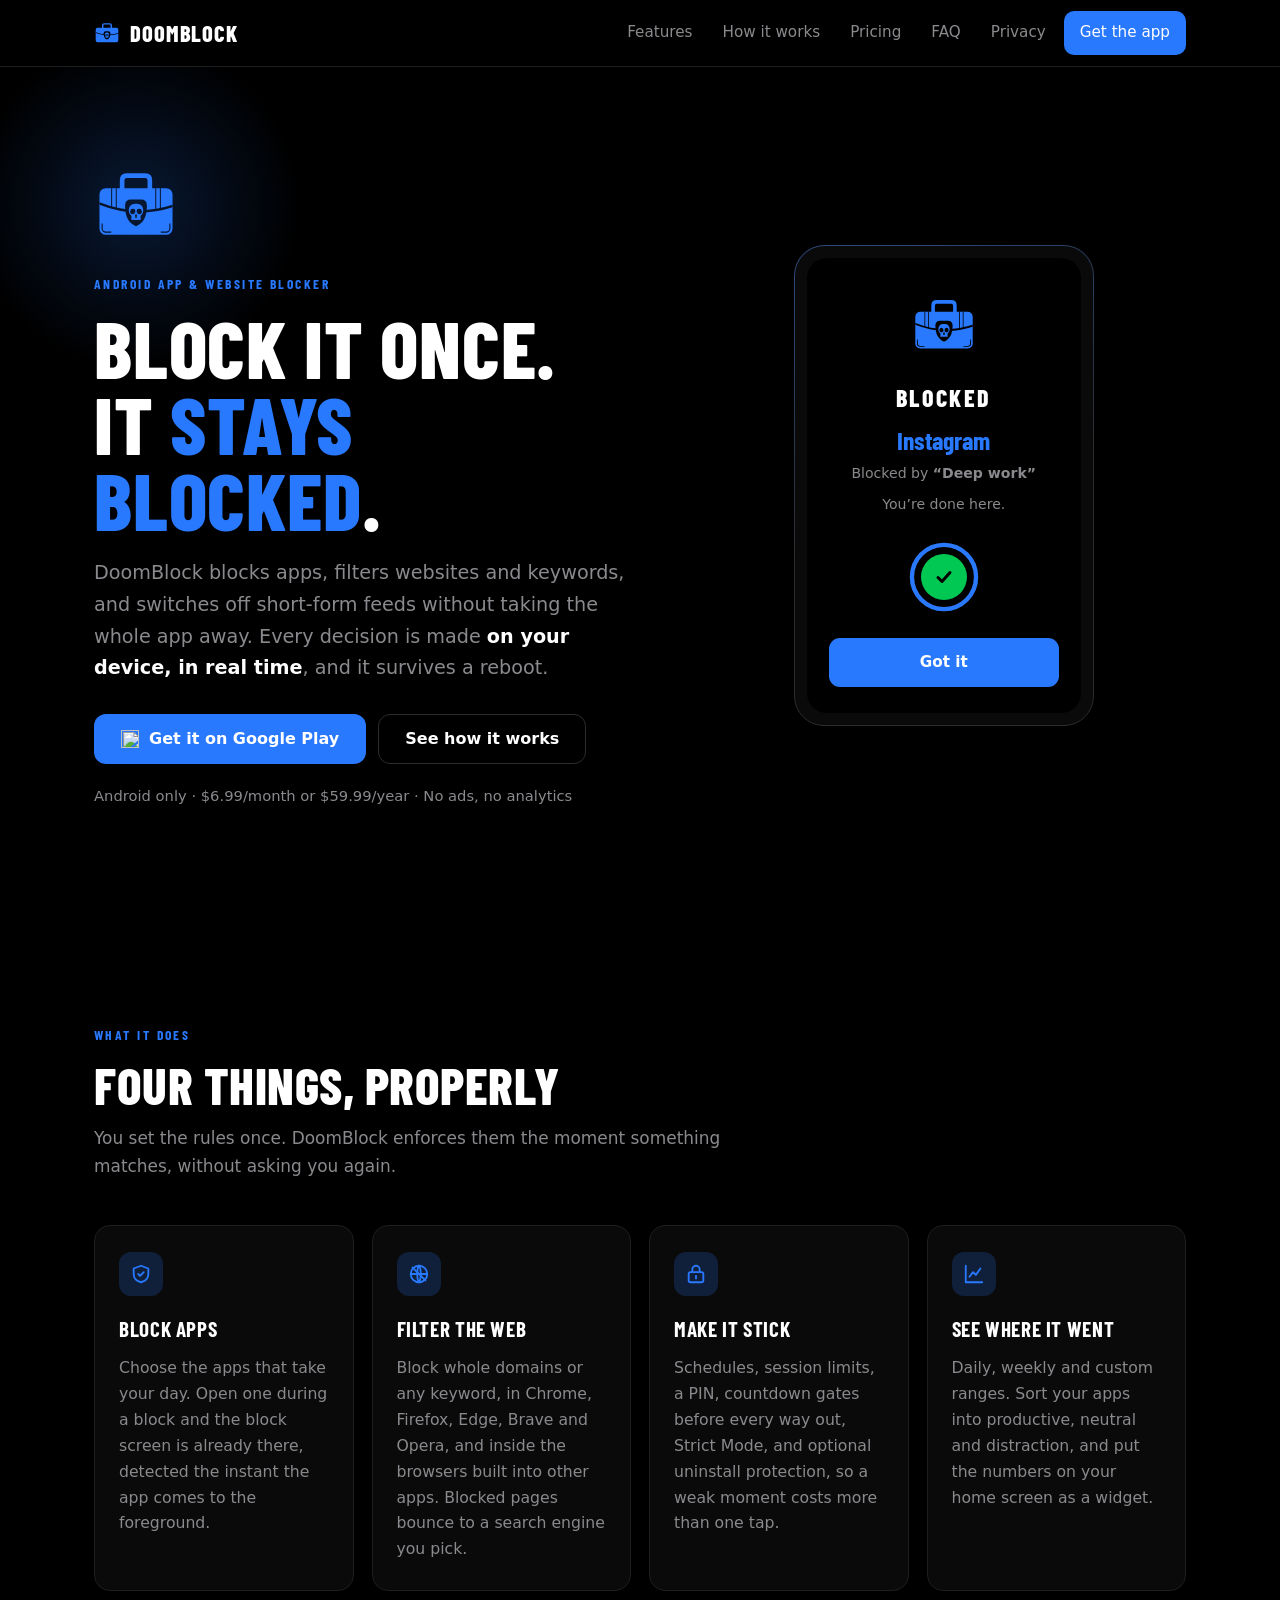
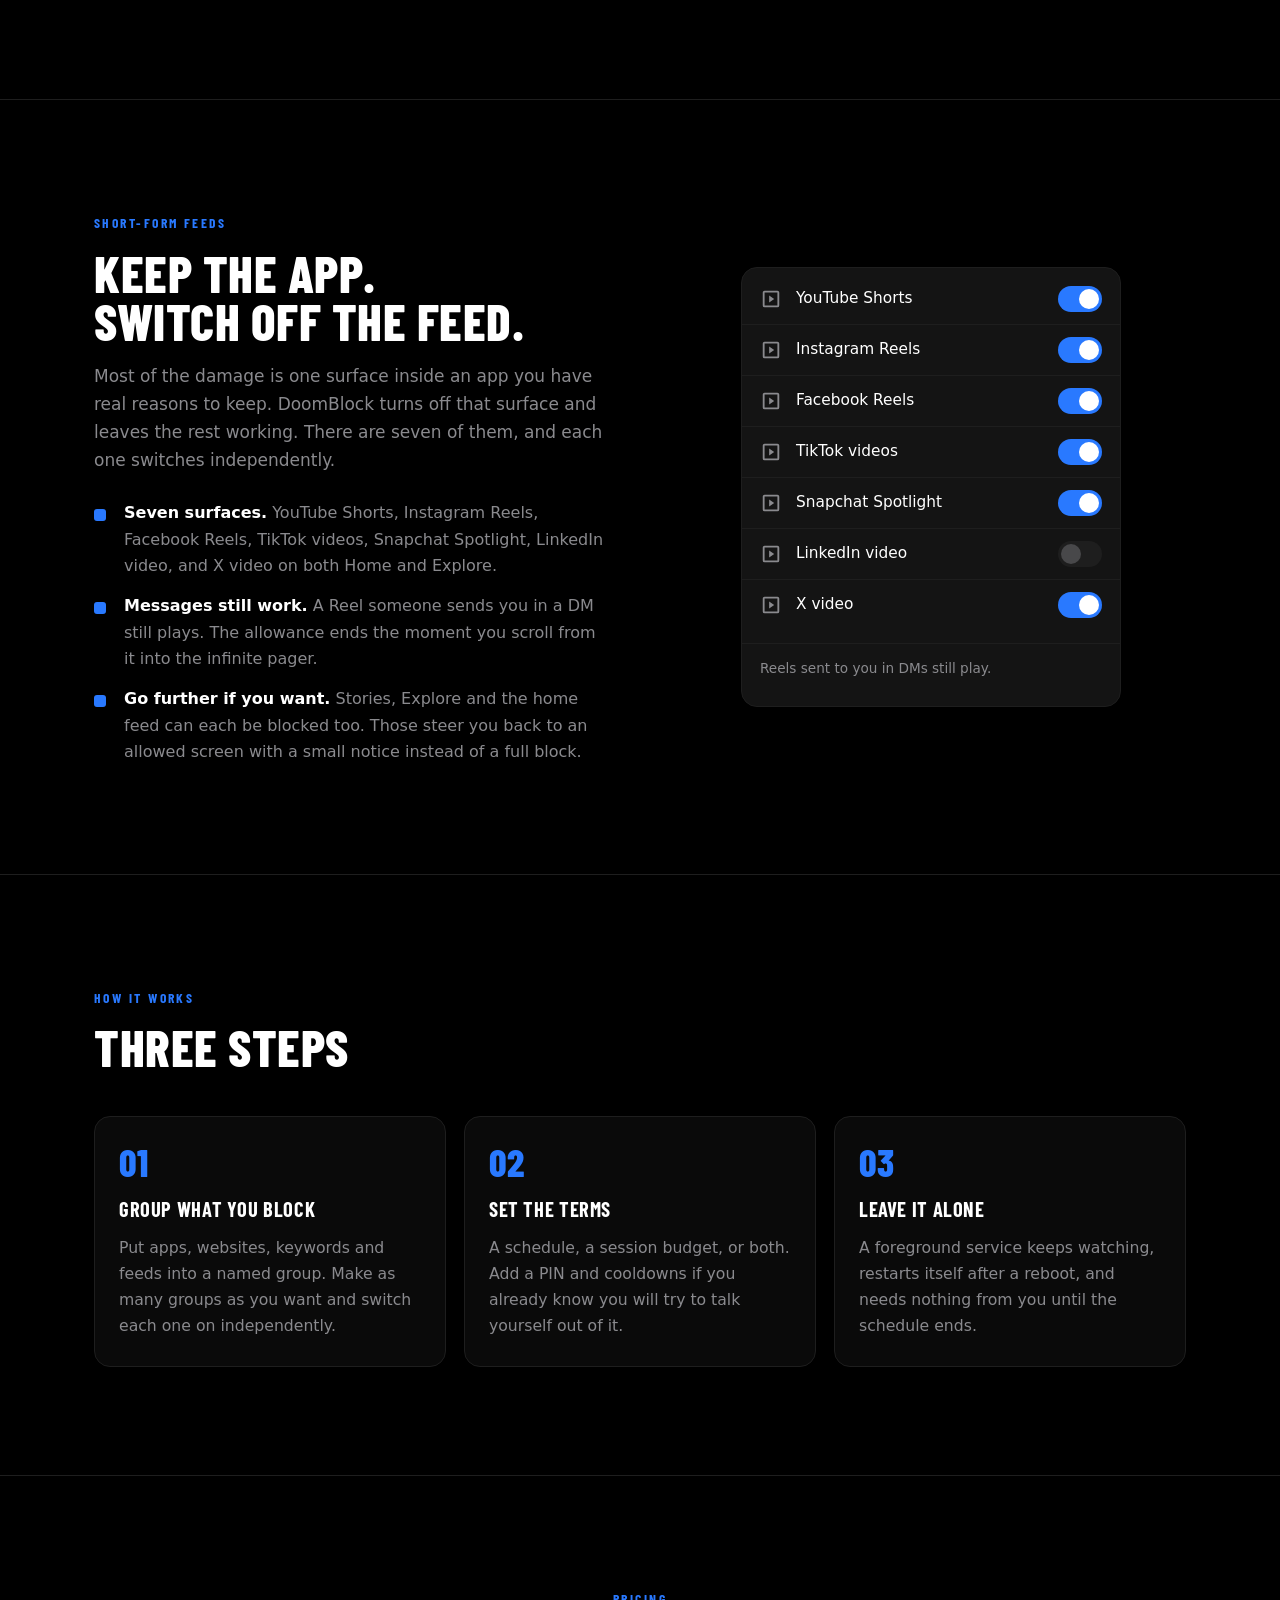
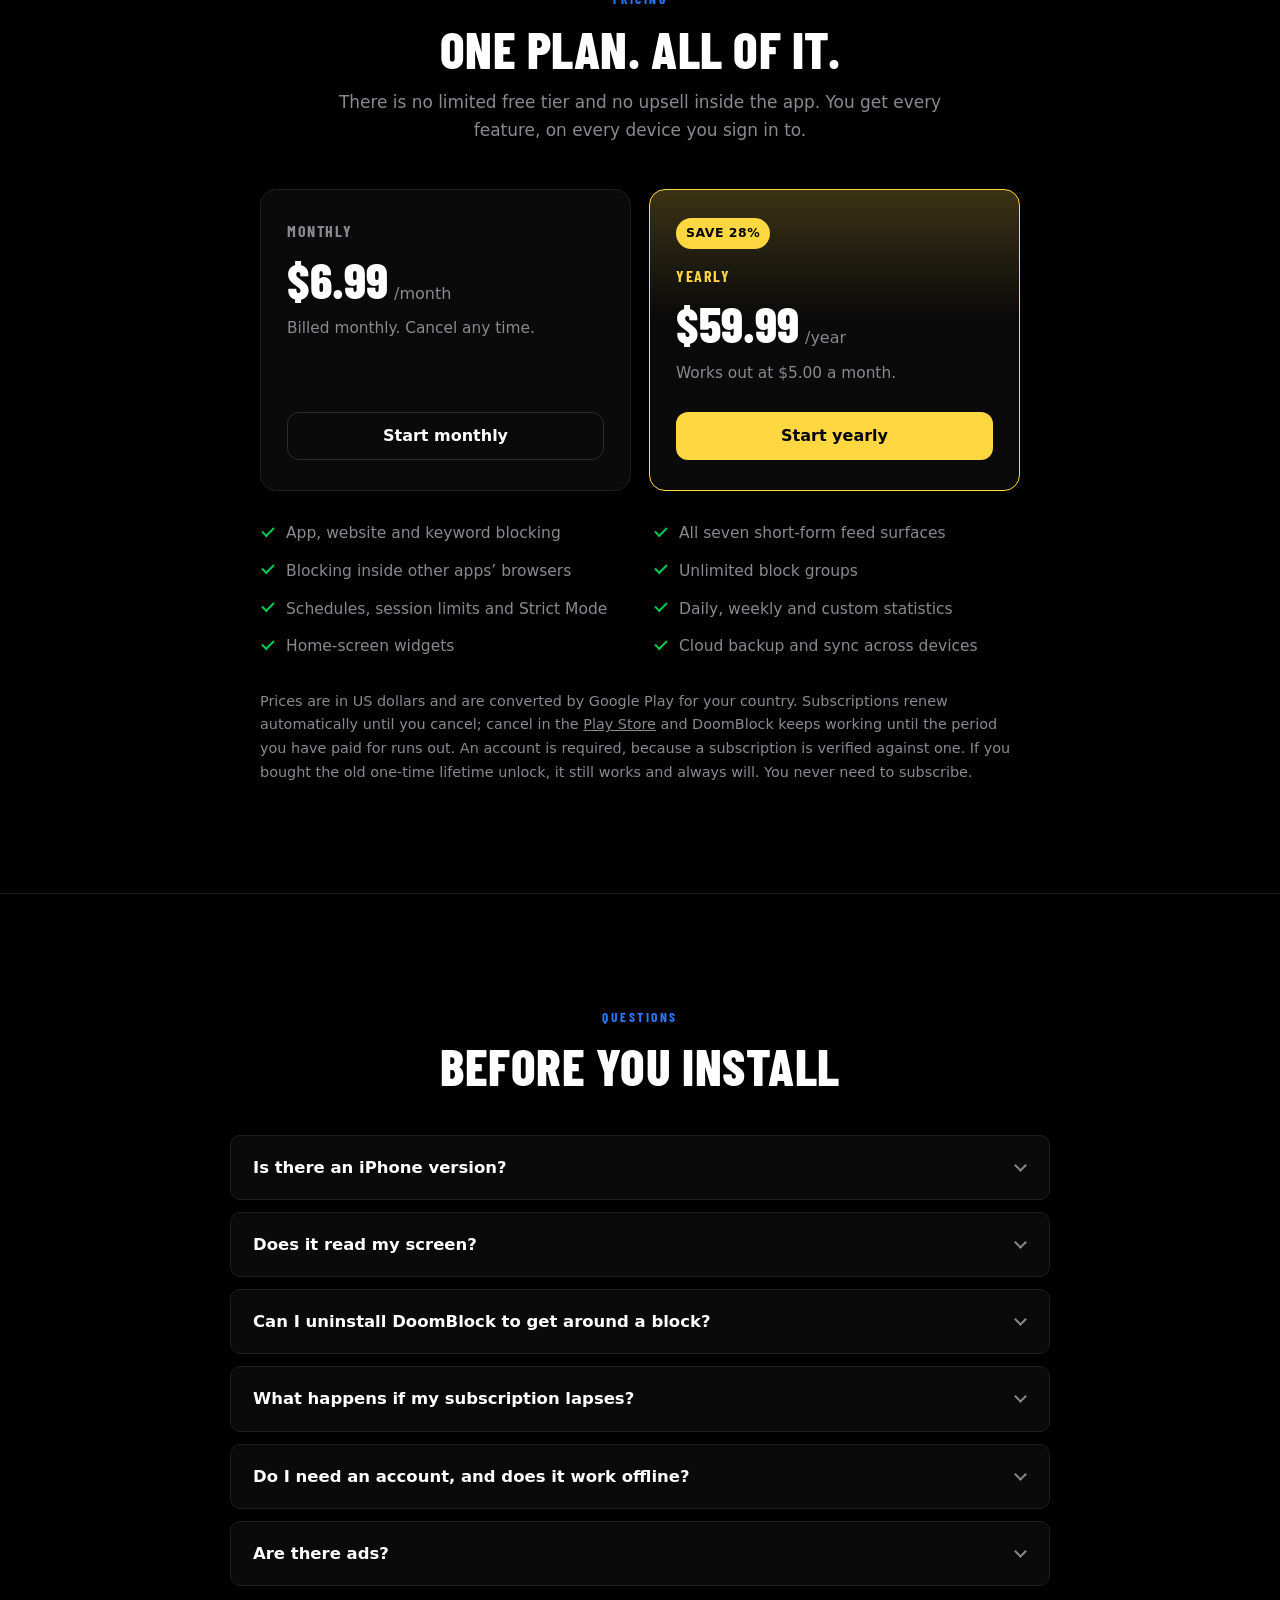
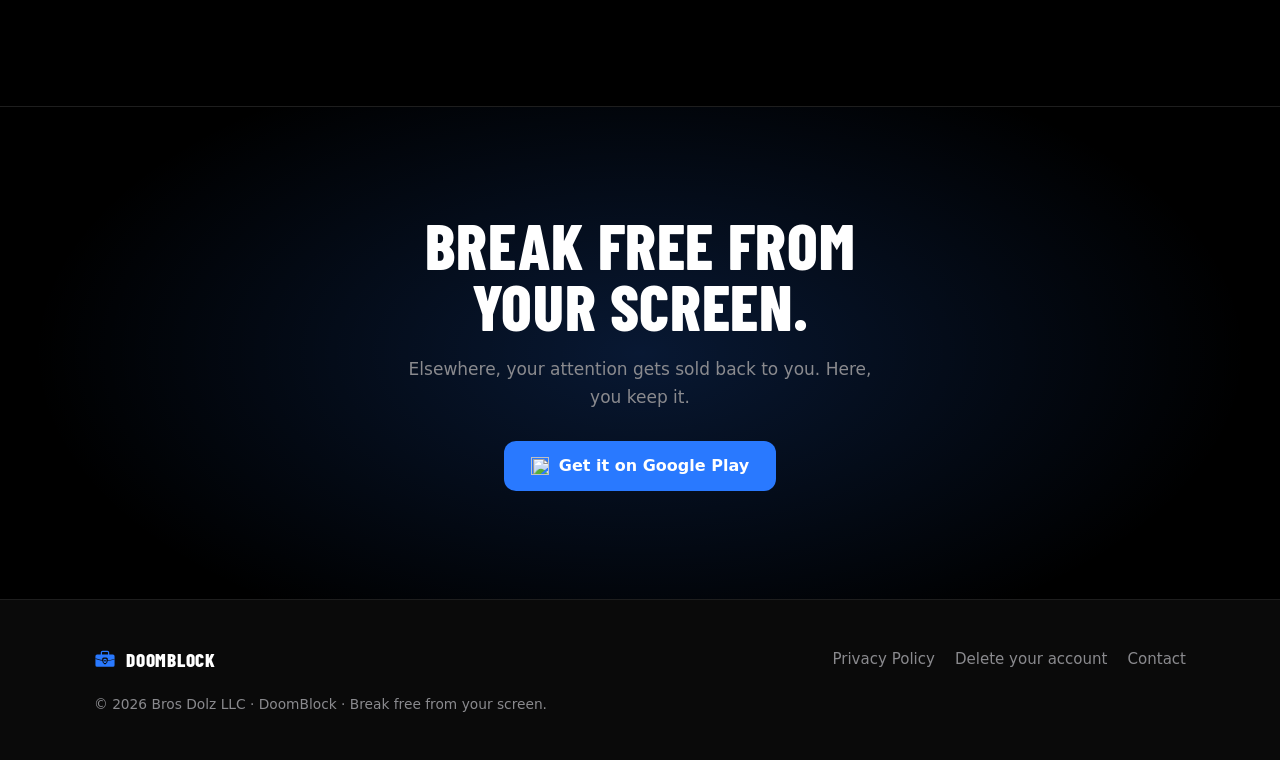
==== commit 2a19eb32: "Rewrite the copy without dash punctuation, and fix two FAQ answers Drops every dash used as punctuat" ====
--- a/index.html
+++ b/index.html
@@ -3,8 +3,8 @@
 <head>
   <meta charset="utf-8">
   <meta name="viewport" content="width=device-width, initial-scale=1">
-  <title>DoomBlock - App, website and short-form feed blocker for Android</title>
-  <meta name="description" content="DoomBlock blocks apps, filters websites and keywords, and switches off short-form feeds like Shorts, Reels and TikTok - enforced on your device, in real time. Android. No ads, no analytics.">
+  <title>DoomBlock | App, website and short-form feed blocker for Android</title>
+  <meta name="description" content="DoomBlock blocks apps, filters websites and keywords, and switches off short-form feeds like Shorts, Reels and TikTok. Enforced on your device, in real time. Android. No ads, no analytics.">
   <link rel="icon" type="image/png" href="assets/icon.png">
   <link rel="apple-touch-icon" href="assets/icon.png">
   <meta name="theme-color" content="#000000">
@@ -22,7 +22,7 @@
      A briefcase carrying a skull badge on its lock plate. The skull is a BADGE
      on the case rather than the case itself: that lets the case be a proper
      briefcase and the skull be an actual skull, and it makes the plate read as
-     the lock - which is why the nasal void is cut as a keyhole.
+     the lock, which is why the nasal void is cut as a keyhole.
 
      Two variants, mirroring the painter's own size gates. #db-mark carries
      everything; #db-mark-sm drops the straps, corner brackets, teeth and
@@ -86,7 +86,7 @@
     </symbol>
 
     <!-- Short-form surface glyph: a play mark in a rounded frame. Deliberately
-         neutral rather than each platform's own logo - the names below say
+         neutral rather than each platform's own logo. The names below say
          which surface is which, and a marketing page has no business
          reproducing other companies' marks. -->
     <symbol id="ic-feed" viewBox="0 0 24 24">
@@ -127,7 +127,7 @@
         <p class="hero-sub">
           DoomBlock blocks apps, filters websites and keywords, and switches off
           short-form feeds without taking the whole app away. Every decision is
-          made <strong>on your device, in real time</strong> - and it survives a
+          made <strong>on your device, in real time</strong>, and it survives a
           reboot.
         </p>
         <div class="cta-row">
@@ -177,19 +177,19 @@
         <div class="feature">
           <div class="ico"><svg viewBox="0 0 24 24" width="22" height="22" fill="none" stroke="currentColor" stroke-width="2" stroke-linecap="round" stroke-linejoin="round" aria-hidden="true"><path d="M12 3 4 6v6c0 5 3.4 7.7 8 9 4.6-1.3 8-4 8-9V6l-8-3Z"/><path d="m9 12 2 2 4-4"/></svg></div>
           <h3>Block apps</h3>
-          <p>Choose the apps that take your day. Open one during a block and the block screen is already there - detected the instant the app comes to the foreground.</p>
+          <p>Choose the apps that take your day. Open one during a block and the block screen is already there, detected the instant the app comes to the foreground.</p>
         </div>
 
         <div class="feature">
           <div class="ico"><svg viewBox="0 0 24 24" width="22" height="22" fill="none" stroke="currentColor" stroke-width="2" stroke-linecap="round" stroke-linejoin="round" aria-hidden="true"><circle cx="12" cy="12" r="9"/><path d="M3 12h18M12 3c2.5 2.7 2.5 15.3 0 18M12 3c-2.5 2.7-2.5 15.3 0 18"/><path d="m5 5 14 14"/></svg></div>
           <h3>Filter the web</h3>
-          <p>Block whole domains or any keyword, in Chrome, Firefox, Edge, Brave and Opera - and inside the browsers built into other apps. Blocked pages bounce to a search engine you pick.</p>
+          <p>Block whole domains or any keyword, in Chrome, Firefox, Edge, Brave and Opera, and inside the browsers built into other apps. Blocked pages bounce to a search engine you pick.</p>
         </div>
 
         <div class="feature">
           <div class="ico"><svg viewBox="0 0 24 24" width="22" height="22" fill="none" stroke="currentColor" stroke-width="2" stroke-linecap="round" stroke-linejoin="round" aria-hidden="true"><rect x="4" y="10" width="16" height="11" rx="2"/><path d="M8 10V7a4 4 0 0 1 8 0v3"/><path d="M12 14v3"/></svg></div>
           <h3>Make it stick</h3>
-          <p>Schedules, session limits, a PIN, countdown gates before every way out, Strict Mode, and optional uninstall protection - so a weak moment costs more than one tap.</p>
+          <p>Schedules, session limits, a PIN, countdown gates before every way out, Strict Mode, and optional uninstall protection, so a weak moment costs more than one tap.</p>
         </div>
 
         <div class="feature">
@@ -210,13 +210,13 @@
         <h2 class="display section-title">Keep the app.<br>Switch off the feed.</h2>
         <p style="color:var(--text-2); margin:0;">
           Most of the damage is one surface inside an app you have real reasons to
-          keep. DoomBlock turns off that surface and leaves the rest working -
-          seven of them, each independently.
+          keep. DoomBlock turns off that surface and leaves the rest working. There
+          are seven of them, and each one switches independently.
         </p>
         <ul class="split-list">
           <li><strong>Seven surfaces.</strong> YouTube Shorts, Instagram Reels, Facebook Reels, TikTok videos, Snapchat Spotlight, LinkedIn video, and X video on both Home and Explore.</li>
           <li><strong>Messages still work.</strong> A Reel someone sends you in a DM still plays. The allowance ends the moment you scroll from it into the infinite pager.</li>
-          <li><strong>Go further if you want.</strong> Stories, Explore and the home feed can each be blocked too - those steer you back to an allowed screen with a small notice instead of a full block.</li>
+          <li><strong>Go further if you want.</strong> Stories, Explore and the home feed can each be blocked too. Those steer you back to an allowed screen with a small notice instead of a full block.</li>
         </ul>
       </div>
 
@@ -306,7 +306,7 @@
         and DoomBlock keeps working until the period you have paid for runs out.
         An account is required, because a subscription is verified against one.
         If you bought the old one-time lifetime unlock, it still works and always
-        will - you never need to subscribe.
+        will. You never need to subscribe.
       </p>
     </div>
   </section>
@@ -323,22 +323,24 @@
         <details>
           <summary>Is there an iPhone version?</summary>
           <div class="answer">
-            <p>No, and there cannot be one that works this way. DoomBlock relies on Android APIs for reading which app is in the foreground, measuring app usage, and drawing over other apps. iOS has no equivalent, so an iPhone build would not be able to enforce anything.</p>
+            <p>Not yet. DoomBlock is Android only today, and an iOS version is planned for the future.</p>
           </div>
         </details>
 
         <details>
           <summary>Does it read my screen?</summary>
           <div class="answer">
-            <p>It reads three things, and only to compare them against your own block list: which app is in the foreground, the address shown in your browser&rsquo;s address bar, and - if you turn on blocking inside other apps&rsquo; browsers - the text of web pages opened in them.</p>
+            <p>It reads three things, and only to compare them against your own block list: which app is in the foreground, the address shown in your browser&rsquo;s address bar, and, if you turn on blocking inside other apps&rsquo; browsers, the text of web pages opened in them.</p>
             <p>All of it is compared on your device and discarded immediately. None of it is stored, and none of it is ever sent anywhere. It does not read your messages, your passwords, or what you type. The <a href="privacy.html">Privacy Policy</a> sets this out in full.</p>
           </div>
         </details>
 
         <details>
-          <summary>Can I just uninstall it when I want back in?</summary>
-          <div class="answer">
-            <p>That is up to how you set it up. By default, yes. Turn on Strict Mode and DoomBlock registers as a device admin, which prevents it being uninstalled while a block is active - and switching Strict Mode off needs your PIN plus a 24-hour cooldown. It never locks, wipes or otherwise controls your device; blocking uninstalls is the only thing that permission is used for.</p>
+          <summary>Can I uninstall DoomBlock to get around a block?</summary>
+          <div class="answer">
+            <p>By default, yes. Nothing stops you removing the app.</p>
+            <p>If that is the loophole you want closed, turn on Strict Mode. DoomBlock then registers as a device admin, which stops the app being uninstalled while a block is running, and turning Strict Mode back off takes your PIN and a wait of 24 hours.</p>
+            <p>That permission does nothing else. DoomBlock cannot lock your device, wipe it, or change any other setting.</p>
           </div>
         </details>
 
@@ -353,14 +355,14 @@
           <summary>Do I need an account, and does it work offline?</summary>
           <div class="answer">
             <p>An account is required, because your subscription is verified against one. Once you are signed in your setup is backed up and syncs to any device you sign in to.</p>
-            <p>Blocking itself runs entirely offline - every decision is made on the device. If you lose connectivity, DoomBlock keeps enforcing for a week before it needs to check your subscription again.</p>
+            <p>Blocking itself runs entirely offline: every decision is made on the device. If you lose connectivity, DoomBlock keeps enforcing for a week before it needs to check your subscription again.</p>
           </div>
         </details>
 
         <details>
           <summary>Are there ads?</summary>
           <div class="answer">
-            <p>No. There is no advertising, no advertising identifier, no analytics SDK, and no crash-reporting service. The subscription is the entire business model. Problem reports are only ever sent if you write one and send it yourself.</p>
+            <p>No. DoomBlock has no ads, no advertising SDK, and no advertising identifier. The subscription is the entire business model.</p>
           </div>
         </details>
       </div>
--- a/assets/fonts.css
+++ b/assets/fonts.css
@@ -1,6 +1,6 @@
-/* Barlow Condensed - DoomBlock's display face, the same family the app bundles
+/* Barlow Condensed, DoomBlock's display face and the same family the app bundles
    (see pubspec.yaml). Embedded as data URIs so the brand type renders
-   everywhere - hosted, offline, or opened straight from disk - with no
+   everywhere (hosted, offline, or opened straight from disk) with no
    external font dependency and no flash of a fallback face.
 
    Only the two display weights are here. Body copy uses the system stack;
--- a/assets/site.css
+++ b/assets/site.css
@@ -1,5 +1,5 @@
 /* ============================================================================
-   DoomBlock - site design system
+   DoomBlock site design system
    ----------------------------------------------------------------------------
    One stylesheet for all three pages (index, privacy, account-deletion).
 
@@ -8,10 +8,10 @@
    product can never disagree about what DoomBlock looks like.
 
    Colour discipline, carried over from lib/core/constants/app_colors.dart:
-     - BLUE is the accent. Every call to action, every focus ring, every
+     * BLUE is the accent. Every call to action, every focus ring, every
        active state.
-     - GOLD marks Pro / pricing only. It is the "earned" colour.
-     - RED means DANGER and nothing else. It is never decoration. The site
+     * GOLD marks Pro / pricing only. It is the "earned" colour.
+     * RED means DANGER and nothing else. It is never decoration. The site
        used to use red as its brand accent, which is exactly the mistake the
        palette notes in the app describe fixing: when the accent and the
        warning are the same value, the one colour the eye should read as a
@@ -19,21 +19,21 @@
    ========================================================================= */
 
 :root {
-  /* Surfaces - true black foundation, near-black greys stepping up */
+  /* Surfaces: true black foundation, near-black greys stepping up */
   --bg: #000000;
   --surface: #0A0A0A;
   --card: #141414;
   --elevated: #1E1E1E;
   --modal: #1A1A1A;
 
-  /* Brand - electric blue */
+  /* Brand: electric blue */
   --primary: #2979FF;
   --primary-dim: #1554CC;
   --primary-glow: rgba(41, 121, 255, 0.20);
   --primary-glow-strong: rgba(41, 121, 255, 0.40);
   --on-primary: #FFFFFF;
 
-  /* Premium accent - cold gold */
+  /* Premium accent: cold gold */
   --gold: #FFD740;
   --gold-glow: rgba(255, 215, 64, 0.20);
   --on-gold: #000000;
@@ -41,7 +41,7 @@
   /* Text */
   --text: #FFFFFF;
   --text-2: #8A8A8E;
-  --text-3: #48484A;   /* decorative marks only - too dim for text on black */
+  --text-3: #48484A;   /* decorative marks only, too dim for text on black */
   --text-doc: #C9C9CE;
 
   /* Semantic */
@@ -140,7 +140,7 @@
 
 /* The badge breathes; the case never moves. The painter is explicit about why
    (see PulsingDoomLogo): thumping the whole mark reads as a logo bouncing, so
-   the beat is spent where the meaning is - on the lock and its keyhole. */
+   the beat is spent where the meaning is, on the lock and its keyhole. */
 @media (prefers-reduced-motion: no-preference) {
   .mark-beat .db-badge {
     transform-origin: 50px 58.25px;
@@ -806,7 +806,7 @@
 .lead { font-size: 1.08rem; }
 
 /* Callouts. .callout is neutral/informational (blue); .callout-warn is for
-   the genuinely consequential - irreversible deletion - and is the only place
+   the genuinely consequential (irreversible deletion), and is the only place
    on the site that earns red. */
 .callout {
   border: 1px solid var(--border-light);
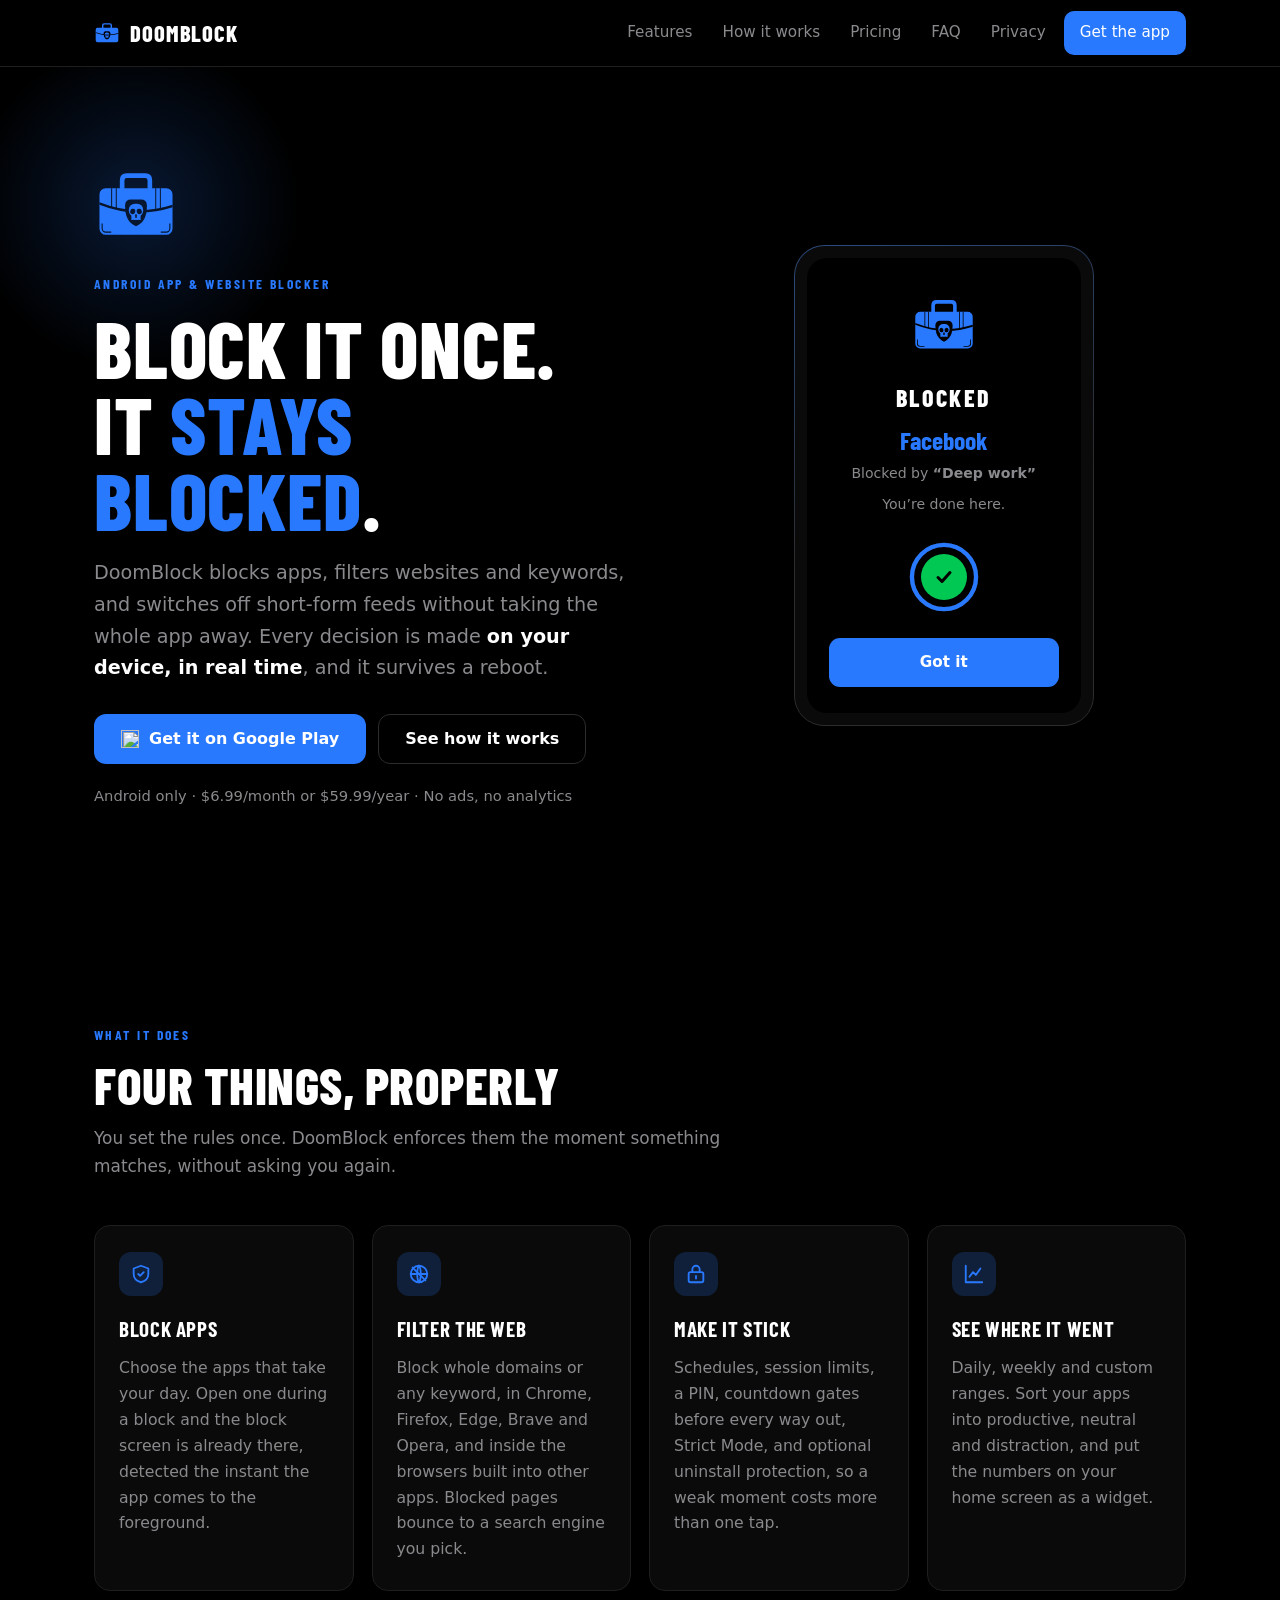
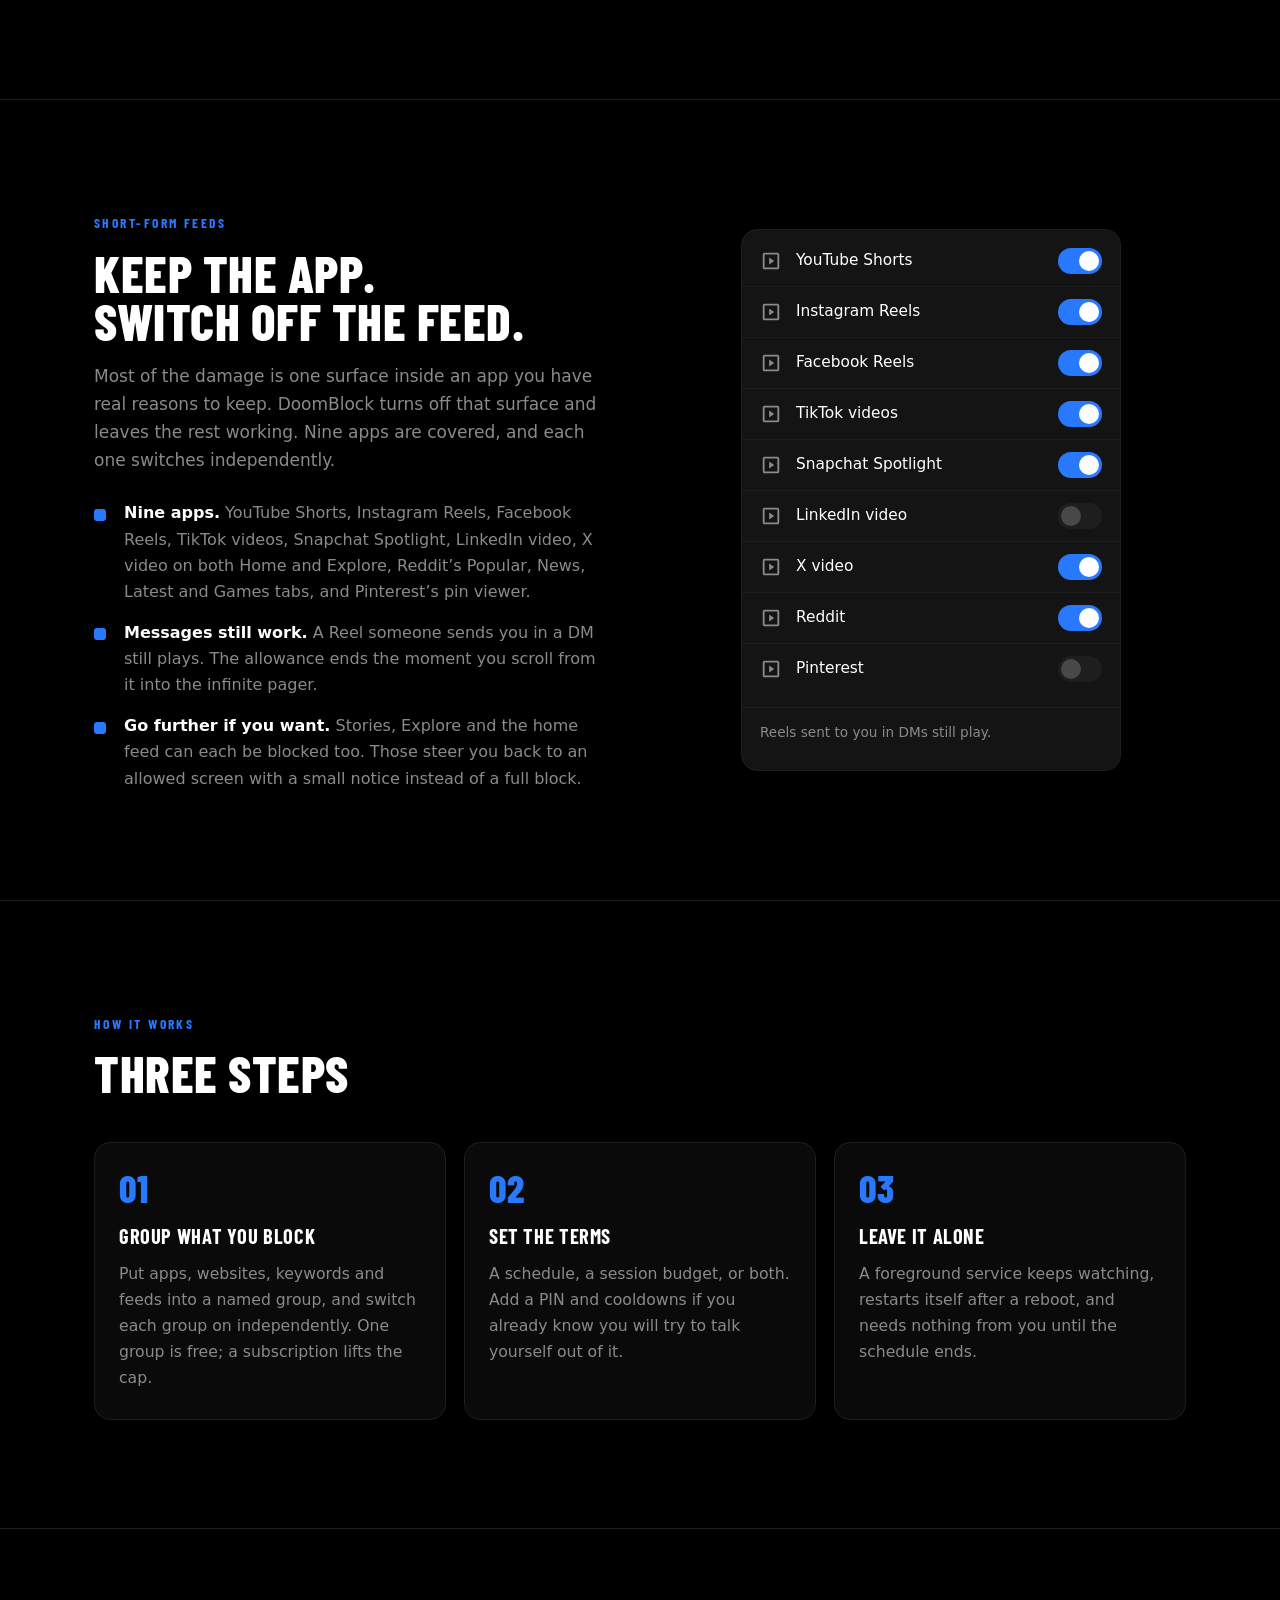
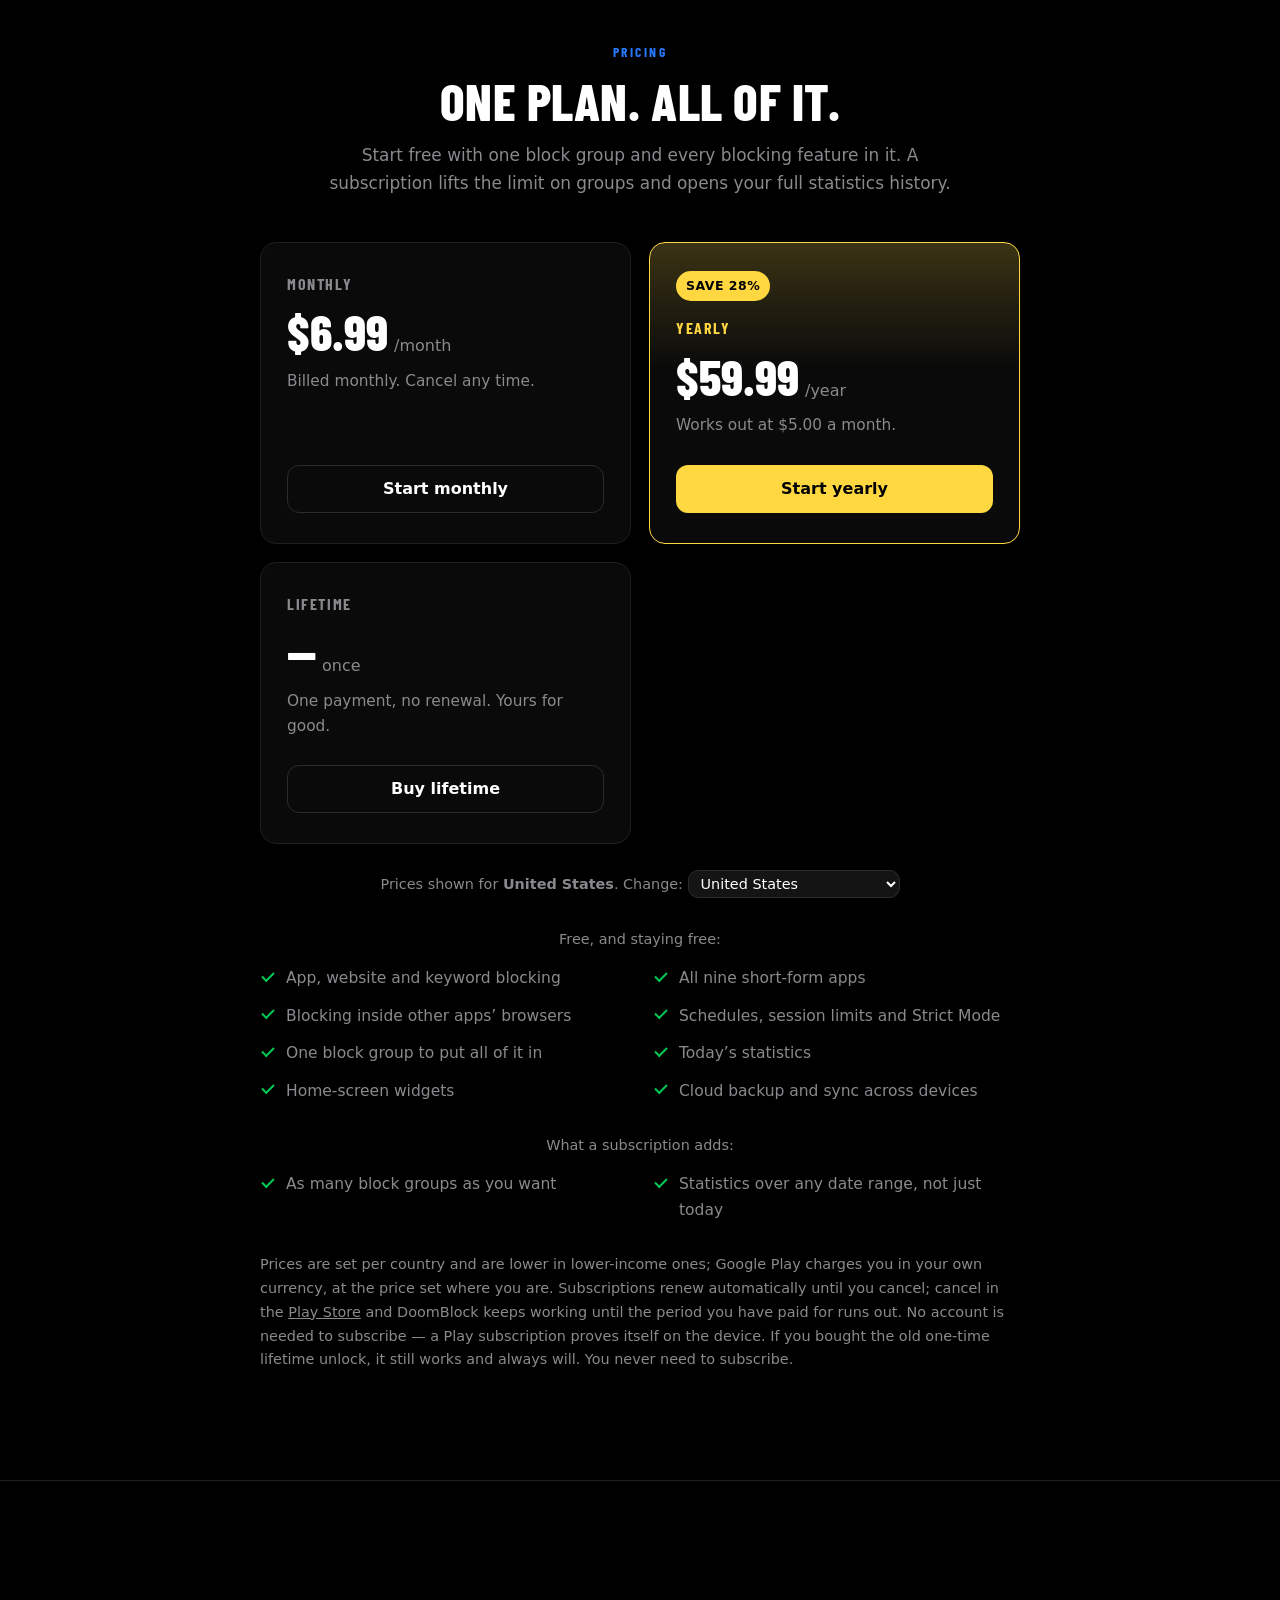
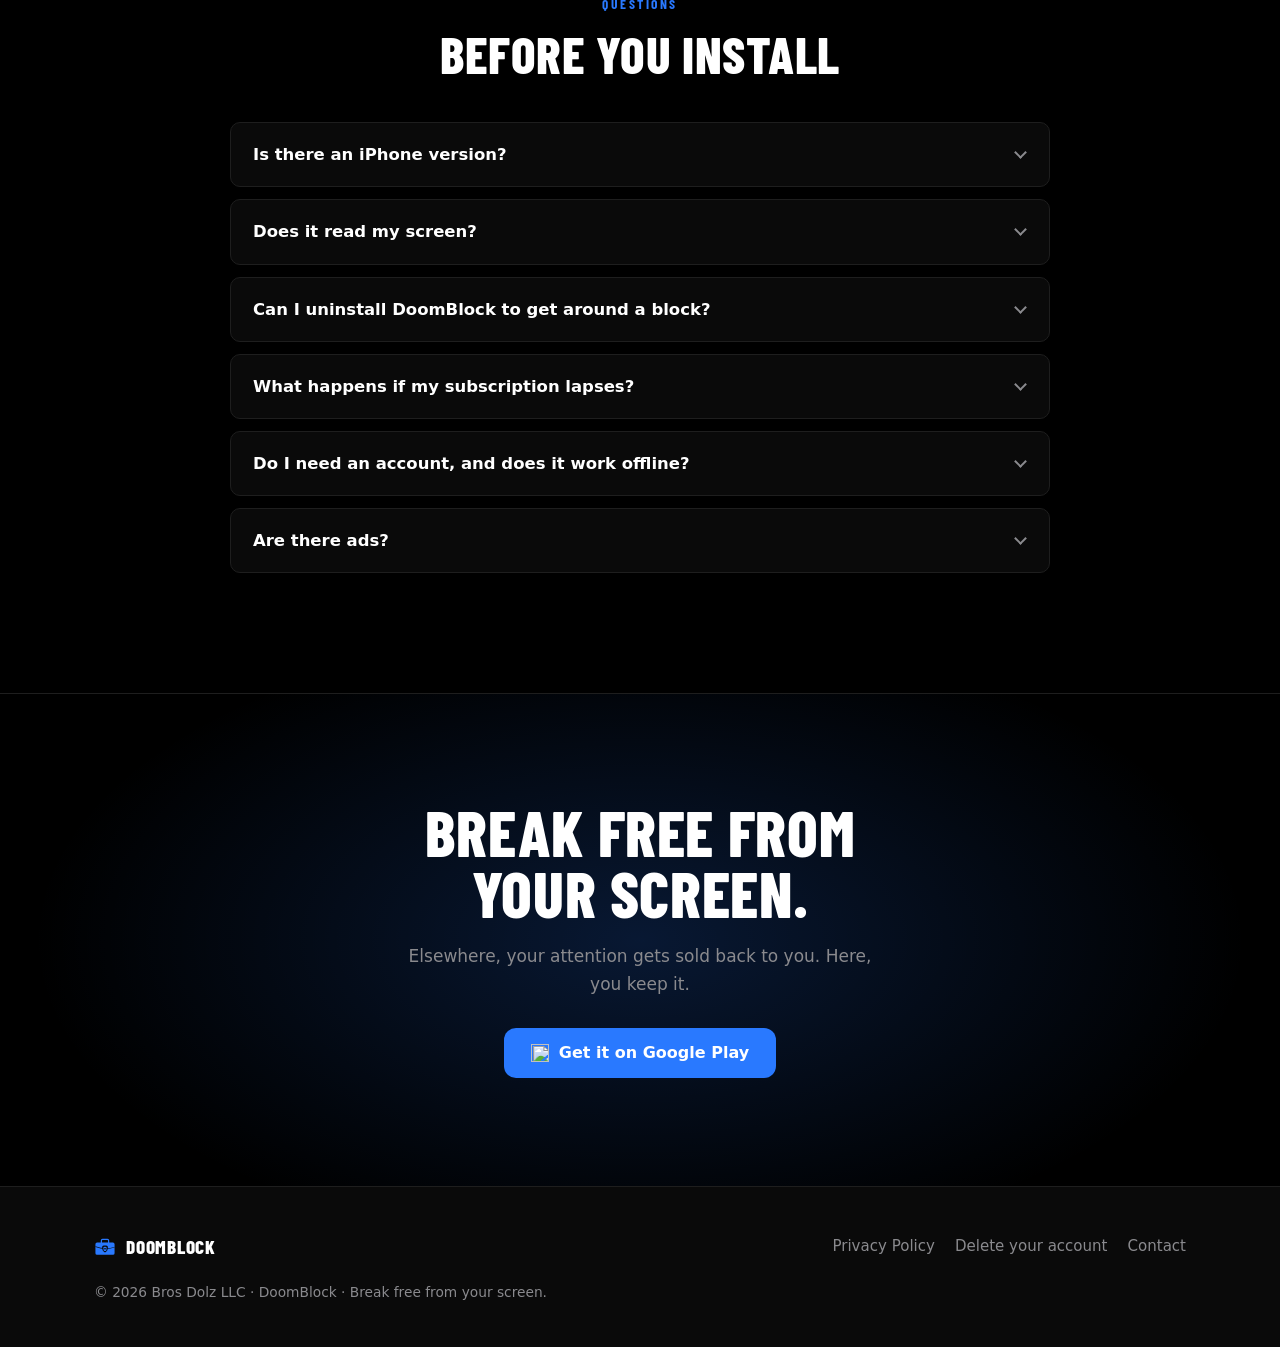
==== commit bce2f1ab: "Revise pricing and feature descriptions in index.html Updated pricing details and features in the HT" ====
--- a/index.html
+++ b/index.html
@@ -137,7 +137,7 @@
           </a>
           <a class="btn btn-ghost" href="#how">See how it works</a>
         </div>
-        <p class="hero-note">Android only &middot; $6.99/month or $59.99/year &middot; No ads, no analytics</p>
+        <p class="hero-note">Android only &middot; <span data-price-hero>$6.99/month or $59.99/year</span> &middot; No ads, no analytics</p>
       </div>
 
       <div class="mock" role="img" aria-label="DoomBlock's blocking screen, showing a blocked app and a finished cooldown.">
@@ -210,11 +210,11 @@
         <h2 class="display section-title">Keep the app.<br>Switch off the feed.</h2>
         <p style="color:var(--text-2); margin:0;">
           Most of the damage is one surface inside an app you have real reasons to
-          keep. DoomBlock turns off that surface and leaves the rest working. There
-          are seven of them, and each one switches independently.
+          keep. DoomBlock turns off that surface and leaves the rest working. Nine
+          apps are covered, and each one switches independently.
         </p>
         <ul class="split-list">
-          <li><strong>Seven surfaces.</strong> YouTube Shorts, Instagram Reels, Facebook Reels, TikTok videos, Snapchat Spotlight, LinkedIn video, and X video on both Home and Explore.</li>
+          <li><strong>Nine apps.</strong> YouTube Shorts, Instagram Reels, Facebook Reels, TikTok videos, Snapchat Spotlight, LinkedIn video, X video on both Home and Explore, Reddit&rsquo;s Popular, News, Latest and Games tabs, and Pinterest&rsquo;s pin viewer.</li>
           <li><strong>Messages still work.</strong> A Reel someone sends you in a DM still plays. The allowance ends the moment you scroll from it into the infinite pager.</li>
           <li><strong>Go further if you want.</strong> Stories, Explore and the home feed can each be blocked too. Those steer you back to an allowed screen with a small notice instead of a full block.</li>
         </ul>
@@ -229,6 +229,8 @@
           <div class="feed-row"><span class="feed-logo"><svg viewBox="0 0 24 24" aria-hidden="true"><use href="#ic-feed"/></svg></span><span class="feed-name">Snapchat Spotlight</span><span class="toggle on"></span></div>
           <div class="feed-row"><span class="feed-logo"><svg viewBox="0 0 24 24" aria-hidden="true"><use href="#ic-feed"/></svg></span><span class="feed-name">LinkedIn video</span><span class="toggle"></span></div>
           <div class="feed-row"><span class="feed-logo"><svg viewBox="0 0 24 24" aria-hidden="true"><use href="#ic-feed"/></svg></span><span class="feed-name">X video</span><span class="toggle on"></span></div>
+          <div class="feed-row"><span class="feed-logo"><svg viewBox="0 0 24 24" aria-hidden="true"><use href="#ic-feed"/></svg></span><span class="feed-name">Reddit</span><span class="toggle on"></span></div>
+          <div class="feed-row"><span class="feed-logo"><svg viewBox="0 0 24 24" aria-hidden="true"><use href="#ic-feed"/></svg></span><span class="feed-name">Pinterest</span><span class="toggle"></span></div>
           <p class="feeds-foot">Reels sent to you in DMs still play.</p>
         </div>
       </div>
@@ -246,7 +248,7 @@
         <div class="step">
           <span class="n">01</span>
           <h3>Group what you block</h3>
-          <p>Put apps, websites, keywords and feeds into a named group. Make as many groups as you want and switch each one on independently.</p>
+          <p>Put apps, websites, keywords and feeds into a named group, and switch each group on independently. One group is free; a subscription lifts the cap.</p>
         </div>
         <div class="step">
           <span class="n">02</span>
@@ -268,45 +270,67 @@
       <div class="section-head center">
         <span class="eyebrow">Pricing</span>
         <h2 class="display section-title">One plan. All of it.</h2>
-        <p>There is no limited free tier and no upsell inside the app. You get every feature, on every device you sign in to.</p>
+        <p>Start free with one block group and every blocking feature in it. A subscription lifts the limit on groups and opens your full statistics history.</p>
       </div>
 
       <div class="plans">
         <div class="plan">
           <p class="plan-name">Monthly</p>
-          <p class="plan-price">$6.99<span class="per">/month</span></p>
+          <p class="plan-price"><span data-price-monthly>$6.99</span><span class="per">/month</span></p>
           <p class="plan-sub">Billed monthly. Cancel any time.</p>
           <a class="btn btn-ghost" href="https://play.google.com/store/apps/details?id=com.doomblock.app">Start monthly</a>
         </div>
 
         <div class="plan plan-best">
-          <span class="badge">Save 28%</span>
+          <span class="badge" data-price-saving>Save 28%</span>
           <p class="plan-name">Yearly</p>
-          <p class="plan-price">$59.99<span class="per">/year</span></p>
-          <p class="plan-sub">Works out at $5.00 a month.</p>
+          <p class="plan-price"><span data-price-yearly>$59.99</span><span class="per">/year</span></p>
+          <p class="plan-sub">Works out at <span data-price-effective>$5.00</span> a month.</p>
           <a class="btn btn-gold" href="https://play.google.com/store/apps/details?id=com.doomblock.app">Start yearly</a>
         </div>
-      </div>
-
-      <ul class="plan-includes">
+
+        <!-- Shown only while Play Console is actually selling the one-time
+             unlock, which is how the offer is switched on and off. The app's
+             paywall gates its own lifetime tile the same way. -->
+        <div class="plan" data-plan-lifetime hidden>
+          <p class="plan-name">Lifetime</p>
+          <p class="plan-price"><span data-price-lifetime>&mdash;</span><span class="per">once</span></p>
+          <p class="plan-sub">One payment, no renewal. Yours for good.</p>
+          <a class="btn btn-ghost" href="https://play.google.com/store/apps/details?id=com.doomblock.app">Buy lifetime</a>
+        </div>
+      </div>
+
+      <p class="plan-terms" style="text-align:center;margin:26px auto 0">
+        Prices shown for <strong data-price-country>United States</strong>.<span data-price-region></span>
+      </p>
+
+      <p class="plan-terms" style="text-align:center;margin:30px auto 0">Free, and staying free:</p>
+      <ul class="plan-includes" style="margin-top:14px">
         <li>App, website and keyword blocking</li>
-        <li>All seven short-form feed surfaces</li>
+        <li>All nine short-form apps</li>
         <li>Blocking inside other apps&rsquo; browsers</li>
-        <li>Unlimited block groups</li>
         <li>Schedules, session limits and Strict Mode</li>
-        <li>Daily, weekly and custom statistics</li>
+        <li>One block group to put all of it in</li>
+        <li>Today&rsquo;s statistics</li>
         <li>Home-screen widgets</li>
         <li>Cloud backup and sync across devices</li>
       </ul>
 
+      <p class="plan-terms" style="text-align:center;margin:30px auto 0">What a subscription adds:</p>
+      <ul class="plan-includes" style="margin-top:14px">
+        <li>As many block groups as you want</li>
+        <li>Statistics over any date range, not just today</li>
+      </ul>
+
       <p class="plan-terms">
-        Prices are in US dollars and are converted by Google Play for your
-        country. Subscriptions renew automatically until you cancel; cancel in
+        Prices are set per country and are lower in lower-income ones; Google
+        Play charges you in your own currency, at the price set where you are.
+        Subscriptions renew automatically until you cancel; cancel in
         the <a href="https://play.google.com/store/account/subscriptions">Play Store</a>
         and DoomBlock keeps working until the period you have paid for runs out.
-        An account is required, because a subscription is verified against one.
-        If you bought the old one-time lifetime unlock, it still works and always
-        will. You never need to subscribe.
+        No account is needed to subscribe &mdash; a Play subscription proves
+        itself on the device. If you bought the old one-time lifetime unlock, it
+        still works and always will. You never need to subscribe.
       </p>
     </div>
   </section>
@@ -330,8 +354,14 @@
         <details>
           <summary>Does it read my screen?</summary>
           <div class="answer">
-            <p>It reads three things, and only to compare them against your own block list: which app is in the foreground, the address shown in your browser&rsquo;s address bar, and, if you turn on blocking inside other apps&rsquo; browsers, the text of web pages opened in them.</p>
-            <p>All of it is compared on your device and discarded immediately. None of it is stored, and none of it is ever sent anywhere. It does not read your messages, your passwords, or what you type. The <a href="privacy.html">Privacy Policy</a> sets this out in full.</p>
+            <p>Some of it, and only to compare against your own block list:</p>
+            <ul style="margin:0 0 12px;padding-left:20px">
+              <li>which app is in the foreground;</li>
+              <li>the address shown in your browser&rsquo;s address bar;</li>
+              <li>in apps like Instagram or TikTok, the on-screen labels that say which surface you are on &mdash; the Reels tab, or a DM;</li>
+              <li>the text of web pages opened inside other apps, if you turn that on.</li>
+            </ul>
+            <p>Every check happens on your device and is discarded at once. Nothing is stored, nothing is sent. It cannot read your messages, your passwords, or what you type. The <a href="privacy.html">Privacy Policy</a> sets this out in full.</p>
           </div>
         </details>
 
@@ -347,15 +377,16 @@
         <details>
           <summary>What happens if my subscription lapses?</summary>
           <div class="answer">
-            <p>Blocking stops, and your setup stays exactly where you left it. Groups, schedules, limits and lists are never deleted or altered, so renewing picks up where you were with nothing to restore.</p>
+            <p>You keep one block group running, and your setup stays exactly where you left it. Groups, schedules, limits and lists are never deleted or altered &mdash; the ones over the free limit simply stop being enforced until you subscribe again.</p>
           </div>
         </details>
 
         <details>
           <summary>Do I need an account, and does it work offline?</summary>
           <div class="answer">
-            <p>An account is required, because your subscription is verified against one. Once you are signed in your setup is backed up and syncs to any device you sign in to.</p>
-            <p>Blocking itself runs entirely offline: every decision is made on the device. If you lose connectivity, DoomBlock keeps enforcing for a week before it needs to check your subscription again.</p>
+            <p>No. You can set up and use DoomBlock without signing in, and blocking never needs a connection &mdash; every decision is made on the device.</p>
+            <p>Signing in adds cloud backup and sync across devices. If you skip it, your setup is still backed up to an account with no email attached &mdash; see the <a href="privacy.html">Privacy Policy</a>.</p>
+            <p>Offline, a subscription keeps working for a week before Google Play is re-checked.</p>
           </div>
         </details>
 
@@ -431,6 +462,242 @@
     }, { threshold: 0.4 });
     io.observe(mock);
   })();
+
+  // ---- Country-aware pricing ----------------------------------------------
+  // DoomBlock is sold in three income tiers (PLAY_PRICING_TIERS.md), so a US
+  // price on this page is the wrong number for two thirds of the countries it
+  // ships to. The table below is generated from play-pricing-tiers.csv, the
+  // same file the Play Console prices are set from.
+  //
+  // Detection is entirely local and in this order: a country the visitor
+  // picked before, then the device timezone, then the browser locale's region,
+  // then tier 1. Timezone leads because it says where the device is rather
+  // than what language it is set to; a Londoner with an en-IN phone should not
+  // be quoted India's price, and a Delhi visitor on en-US should not be quoted
+  // America's. Nothing is sent anywhere, and the picker is there because every
+  // one of these signals can be wrong.
+  (function () {
+    var DATA = "AE|United Arab Emirates|1;AG|Antigua & Barbuda|2;AL|Albania|2;AM|Armenia|2;AO|Angola|3;AR|Argentina|2;AT|Austria|1;AU|Australia|1;AW|Aruba|1;AZ|Azerbaijan|2;BA|Bosnia & Herzegovina|2;BD|Bangladesh|3;BE|Belgium|1;BF|Burkina Faso|3;BG|Bulgaria|2;BH|Bahrain|1;BJ|Benin|3;BM|Bermuda|1;BO|Bolivia|3;BR|Brazil|2;BS|Bahamas|1;BW|Botswana|2;BY|Belarus|2;BZ|Belize|2;CA|Canada|1;CD|Congo - Kinshasa|3;CF|Central African Republic|3;CG|Congo - Brazzaville|3;CH|Switzerland|1;CI|C\u00f4te d\u2019Ivoire|3;CL|Chile|2;CM|Cameroon|3;CO|Colombia|2;CR|Costa Rica|2;CV|Cape Verde|3;CY|Cyprus|1;CZ|Czechia|1;DE|Germany|1;DJ|Djibouti|3;DK|Denmark|1;DM|Dominica|2;DO|Dominican Republic|2;DZ|Algeria|2;EC|Ecuador|2;EE|Estonia|1;EG|Egypt|3;ER|Eritrea|3;ES|Spain|1;FI|Finland|1;FJ|Fiji|2;FM|Micronesia|3;FR|France|1;GA|Gabon|2;GB|United Kingdom|1;GD|Grenada|2;GE|Georgia|2;GH|Ghana|3;GI|Gibraltar|1;GM|Gambia|3;GN|Guinea|3;GR|Greece|1;GT|Guatemala|2;GW|Guinea-Bissau|3;HK|Hong Kong|1;HN|Honduras|3;HR|Croatia|2;HT|Haiti|3;HU|Hungary|2;ID|Indonesia|2;IE|Ireland|1;IL|Israel|1;IN|India|3;IQ|Iraq|2;IS|Iceland|1;IT|Italy|1;JM|Jamaica|2;JO|Jordan|3;JP|Japan|1;KE|Kenya|3;KG|Kyrgyzstan|3;KH|Cambodia|3;KM|Comoros|3;KN|St. Kitts & Nevis|2;KR|South Korea|1;KW|Kuwait|1;KY|Cayman Islands|1;KZ|Kazakhstan|2;LA|Laos|3;LB|Lebanon|3;LC|St. Lucia|2;LI|Liechtenstein|1;LK|Sri Lanka|3;LR|Liberia|3;LT|Lithuania|1;LU|Luxembourg|1;LV|Latvia|1;LY|Libya|2;MA|Morocco|3;MC|Monaco|1;MD|Moldova|2;MK|North Macedonia|2;ML|Mali|3;MM|Myanmar (Burma)|3;MN|Mongolia|2;MO|Macao|1;MT|Malta|1;MU|Mauritius|2;MV|Maldives|2;MX|Mexico|2;MY|Malaysia|2;MZ|Mozambique|3;NA|Namibia|2;NE|Niger|3;NG|Nigeria|3;NI|Nicaragua|3;NL|Netherlands|1;NO|Norway|1;NP|Nepal|3;NZ|New Zealand|1;OM|Oman|1;PA|Panama|2;PE|Peru|2;PG|Papua New Guinea|3;PH|Philippines|3;PK|Pakistan|3;PL|Poland|2;PT|Portugal|1;PY|Paraguay|2;QA|Qatar|1;RO|Romania|2;RS|Serbia|2;RU|Russia|2;RW|Rwanda|3;SA|Saudi Arabia|1;SB|Solomon Islands|3;SC|Seychelles|2;SE|Sweden|1;SG|Singapore|1;SI|Slovenia|1;SK|Slovakia|1;SL|Sierra Leone|3;SM|San Marino|1;SN|Senegal|3;SO|Somalia|3;SR|Suriname|2;SV|El Salvador|3;TC|Turks & Caicos Islands|1;TD|Chad|3;TG|Togo|3;TH|Thailand|2;TJ|Tajikistan|3;TM|Turkmenistan|2;TN|Tunisia|3;TO|Tonga|2;TR|T\u00fcrkiye|2;TT|Trinidad & Tobago|2;TW|Taiwan|1;TZ|Tanzania|3;UA|Ukraine|3;UG|Uganda|3;US|United States|1;UY|Uruguay|2;UZ|Uzbekistan|3;VA|Vatican City|1;VE|Venezuela|3;VG|British Virgin Islands|1;VN|Vietnam|3;VU|Vanuatu|3;WS|Samoa|3;YE|Yemen|3;ZA|South Africa|2;ZM|Zambia|3;ZW|Zimbabwe|3";
+    // tier: [monthly, yearly, effective monthly on the yearly plan]
+    var PRICES = {
+      "1": ["$6.99", "$59.99", "$5.00"],
+      "2": ["$3.49", "$29.99", "$2.50"],
+      "3": ["$1.99", "$16.99", "$1.42"]
+    };
+    // Tier 2 and 3 zones only: anything unmapped lands on tier 1 anyway.
+    var ZONES = {
+      "America/Sao_Paulo":"BR","America/Bahia":"BR","America/Fortaleza":"BR",
+      "America/Recife":"BR","America/Manaus":"BR","America/Belem":"BR","America/Cuiaba":"BR",
+      "America/Campo_Grande":"BR","America/Maceio":"BR","America/Porto_Velho":"BR",
+      "America/Boa_Vista":"BR","America/Rio_Branco":"BR","America/Araguaina":"BR",
+      "America/Santarem":"BR","America/Noronha":"BR","America/Mexico_City":"MX",
+      "America/Monterrey":"MX","America/Tijuana":"MX","America/Cancun":"MX",
+      "America/Merida":"MX","America/Chihuahua":"MX","America/Hermosillo":"MX",
+      "America/Mazatlan":"MX","America/Matamoros":"MX","America/Santiago":"CL",
+      "Pacific/Easter":"CL","America/Bogota":"CO","America/Lima":"PE","America/Guayaquil":"EC",
+      "America/Montevideo":"UY","America/Asuncion":"PY","America/Panama":"PA",
+      "America/Costa_Rica":"CR","America/Santo_Domingo":"DO","America/Jamaica":"JM",
+      "America/Belize":"BZ","America/Paramaribo":"SR","America/Port_of_Spain":"TT",
+      "Europe/Warsaw":"PL","Europe/Bucharest":"RO","Europe/Budapest":"HU","Europe/Zagreb":"HR",
+      "Europe/Belgrade":"RS","Europe/Sofia":"BG","Europe/Chisinau":"MD","Europe/Skopje":"MK",
+      "Europe/Sarajevo":"BA","Europe/Tirane":"AL","Europe/Minsk":"BY","Europe/Moscow":"RU",
+      "Europe/Kaliningrad":"RU","Europe/Samara":"RU","Asia/Yekaterinburg":"RU","Asia/Omsk":"RU",
+      "Asia/Novosibirsk":"RU","Asia/Krasnoyarsk":"RU","Asia/Irkutsk":"RU","Asia/Yakutsk":"RU",
+      "Asia/Vladivostok":"RU","Asia/Magadan":"RU","Asia/Kamchatka":"RU","Europe/Istanbul":"TR",
+      "Asia/Istanbul":"TR","Asia/Almaty":"KZ","Asia/Aqtobe":"KZ","Asia/Atyrau":"KZ",
+      "Asia/Oral":"KZ","Asia/Qostanay":"KZ","Asia/Aqtau":"KZ","Asia/Baku":"AZ",
+      "Asia/Yerevan":"AM","Asia/Tbilisi":"GE","Asia/Ashgabat":"TM","Asia/Ulaanbaatar":"MN",
+      "Asia/Bangkok":"TH","Asia/Kuala_Lumpur":"MY","Asia/Kuching":"MY","Asia/Jakarta":"ID",
+      "Asia/Pontianak":"ID","Asia/Makassar":"ID","Asia/Jayapura":"ID","Asia/Baghdad":"IQ",
+      "Africa/Tripoli":"LY","Africa/Algiers":"DZ","Africa/Johannesburg":"ZA",
+      "Africa/Gaborone":"BW","Africa/Windhoek":"NA","Africa/Libreville":"GA",
+      "Indian/Mauritius":"MU","Indian/Mahe":"SC","Indian/Maldives":"MV","Pacific/Fiji":"FJ",
+      "Pacific/Tongatapu":"TO","Asia/Kolkata":"IN","Asia/Calcutta":"IN","Asia/Manila":"PH",
+      "Asia/Karachi":"PK","Asia/Dhaka":"BD","Asia/Kathmandu":"NP","Asia/Colombo":"LK",
+      "Asia/Yangon":"MM","Asia/Rangoon":"MM","Asia/Phnom_Penh":"KH","Asia/Vientiane":"LA",
+      "Asia/Ho_Chi_Minh":"VN","Asia/Saigon":"VN","Asia/Bishkek":"KG","Asia/Dushanbe":"TJ",
+      "Asia/Tashkent":"UZ","Asia/Samarkand":"UZ","Asia/Amman":"JO","Asia/Beirut":"LB",
+      "Asia/Aden":"YE","Europe/Kyiv":"UA","Europe/Kiev":"UA","Europe/Uzhgorod":"UA",
+      "Europe/Zaporozhye":"UA","Africa/Cairo":"EG","Africa/Lagos":"NG","Africa/Nairobi":"KE",
+      "Africa/Accra":"GH","Africa/Casablanca":"MA","Africa/Tunis":"TN",
+      "Africa/Dar_es_Salaam":"TZ","Africa/Kampala":"UG","Africa/Kigali":"RW",
+      "Africa/Lusaka":"ZM","Africa/Harare":"ZW","Africa/Maputo":"MZ","Africa/Luanda":"AO",
+      "Africa/Kinshasa":"CD","Africa/Lubumbashi":"CD","Africa/Brazzaville":"CG",
+      "Africa/Douala":"CM","Africa/Abidjan":"CI","Africa/Dakar":"SN","Africa/Bamako":"ML",
+      "Africa/Ouagadougou":"BF","Africa/Niamey":"NE","Africa/Porto-Novo":"BJ",
+      "Africa/Lome":"TG","Africa/Conakry":"GN","Africa/Bissau":"GW","Africa/Freetown":"SL",
+      "Africa/Monrovia":"LR","Africa/Banjul":"GM","Africa/Ndjamena":"TD","Africa/Bangui":"CF",
+      "Africa/Mogadishu":"SO","Africa/Asmara":"ER","Africa/Djibouti":"DJ",
+      "Atlantic/Cape_Verde":"CV","Indian/Comoro":"KM","America/Tegucigalpa":"HN",
+      "America/Managua":"NI","America/El_Salvador":"SV","America/Port-au-Prince":"HT",
+      "America/La_Paz":"BO","America/Caracas":"VE","Pacific/Port_Moresby":"PG",
+      "Pacific/Guadalcanal":"SB","Pacific/Efate":"VU","Pacific/Apia":"WS",
+      "Pacific/Pohnpei":"FM","Pacific/Chuuk":"FM","Pacific/Kosrae":"FM"
+    };
+    var KEY = "db-country";
+
+    // Play Console is the real source of truth for what anything costs, and the
+    // app reads it live through `queryProductDetails`. A web page cannot hold
+    // the credential that would take, so `supabase/functions/pricing` does it
+    // and this fetches the answer. Paste that function's URL here and the table
+    // above stops being the price: the numbers, the currency, the saving
+    // percentage and whether the lifetime unlock is on sale at all then follow
+    // Play Console within its cache window, with nothing to edit here.
+    //
+    // Left empty, or unreachable, the page renders from the table and the
+    // lifetime tile stays hidden. That is the fallback, not a broken state.
+    var ENDPOINT = ""; // e.g. "https://xxxxxxxx.supabase.co/functions/v1/pricing"
+    var LIVE = null;
+
+    var tier = {}, name = {}, sorted = [];
+    DATA.split(";").forEach(function (row) {
+      var p = row.split("|");
+      tier[p[0]] = p[2];
+      name[p[0]] = p[1];
+      sorted.push(p[0]);
+    });
+    sorted.sort(function (a, b) { return name[a] < name[b] ? -1 : 1; });
+
+    function saved() {
+      try { return localStorage.getItem(KEY); } catch (e) { return null; }
+    }
+
+    function detect() {
+      var s = saved();
+      if (s && tier[s]) return s;
+      try {
+        var z = Intl.DateTimeFormat().resolvedOptions().timeZone;
+        if (z) {
+          if (ZONES[z]) return ZONES[z];
+          if (z.indexOf("America/Argentina/") === 0) return "AR";
+        }
+      } catch (e) {}
+      try {
+        var tags = (navigator.languages && navigator.languages.length)
+          ? navigator.languages : [navigator.language];
+        for (var i = 0; i < tags.length; i++) {
+          var r = null;
+          if (window.Intl && Intl.Locale) {
+            try { r = new Intl.Locale(tags[i]).region; } catch (e) {}
+          }
+          if (!r) {
+            var m = /[-_]([A-Za-z]{2})(?:[-_]|$)/.exec(tags[i] || "");
+            r = m && m[1];
+          }
+          if (r && tier[r.toUpperCase()]) return r.toUpperCase();
+        }
+      } catch (e) {}
+      return "US";
+    }
+
+    // Play's own unit: 6_990_000 micros is 6.99, in the currency Play charges
+    // in that region. Formatting is the visitor's locale doing its job; no
+    // conversion happens anywhere on this page.
+    function money(m) {
+      if (!m || !m.currency) return null;
+      try {
+        return new Intl.NumberFormat(undefined, {
+          style: "currency",
+          currency: m.currency
+        }).format(m.micros / 1000000);
+      } catch (e) {
+        return null;
+      }
+    }
+
+    function priceFor(product, code) {
+      var p = LIVE && LIVE.products && LIVE.products[product];
+      if (!p || !p.available) return null;
+      return (p.regions && p.regions[code]) || p.fallback || null;
+    }
+
+    function put(attr, text) {
+      var n = document.querySelector("[" + attr + "]");
+      if (n) n.textContent = text;
+    }
+
+    function render(code) {
+      var p = PRICES[tier[code] || "1"];
+      var monthly = priceFor("monthly", code);
+      var yearly = priceFor("yearly", code);
+      var lifetime = priceFor("lifetime", code);
+
+      var mLabel = money(monthly) || p[0];
+      var yLabel = money(yearly) || p[1];
+      var eLabel = yearly
+        ? money({ currency: yearly.currency,
+                  micros: Math.round(yearly.micros / 12) }) || p[2]
+        : p[2];
+
+      put("data-price-monthly", mLabel);
+      put("data-price-yearly", yLabel);
+      put("data-price-effective", eLabel);
+      put("data-price-hero", mLabel + "/month or " + yLabel + "/year");
+      put("data-price-country", name[code] || name.US);
+
+      // Computed rather than written down, because a price changed in Console
+      // must not leave a stale percentage sitting next to it.
+      if (monthly && yearly && monthly.micros > 0) {
+        var saved = Math.floor((1 - yearly.micros / (monthly.micros * 12)) * 100);
+        put("data-price-saving", saved > 0 ? "Save " + saved + "%" : "");
+      }
+
+      var tile = document.querySelector("[data-plan-lifetime]");
+      if (tile) {
+        tile.hidden = !lifetime;
+        if (lifetime) {
+          put("data-price-lifetime", money(lifetime));
+          // Two tiles fit the 760px grid; three need room to stay side by side.
+          if (tile.parentNode && tile.parentNode.style) {
+            tile.parentNode.style.maxWidth = "880px";
+          }
+        }
+      }
+    }
+
+    var code = detect();
+    render(code);
+
+    // The picker is built here rather than in the markup so that a visitor
+    // with JavaScript off sees a working page with tier-1 prices instead of an
+    // empty dropdown.
+    var host = document.querySelector("[data-price-region]");
+    if (host) {
+      var label = document.createElement("label");
+      label.style.whiteSpace = "nowrap";
+      label.appendChild(document.createTextNode(" Change: "));
+      var sel = document.createElement("select");
+      sel.setAttribute("aria-label", "Show prices for another country");
+      sel.style.cssText = "background:var(--card);color:var(--text);" +
+        "border:1px solid var(--border-light);border-radius:var(--radius-sm);" +
+        "padding:4px 8px;font:inherit;max-width:220px";
+      sorted.forEach(function (c) {
+        var o = document.createElement("option");
+        o.value = c;
+        o.textContent = name[c];
+        if (c === code) o.selected = true;
+        sel.appendChild(o);
+      });
+      sel.addEventListener("change", function () {
+        code = sel.value;
+        try { localStorage.setItem(KEY, code); } catch (e) {}
+        render(code);
+      });
+      label.appendChild(sel);
+      host.appendChild(label);
+    }
+
+    if (ENDPOINT && window.fetch) {
+      fetch(ENDPOINT)
+        .then(function (r) { return r.ok ? r.json() : null; })
+        .then(function (body) {
+          if (!body || !body.products) return;
+          LIVE = body;
+          render(code);
+        })
+        .catch(function () { /* the table already rendered; leave it alone */ });
+    }
+  })();
 </script>
 </body>
 </html>
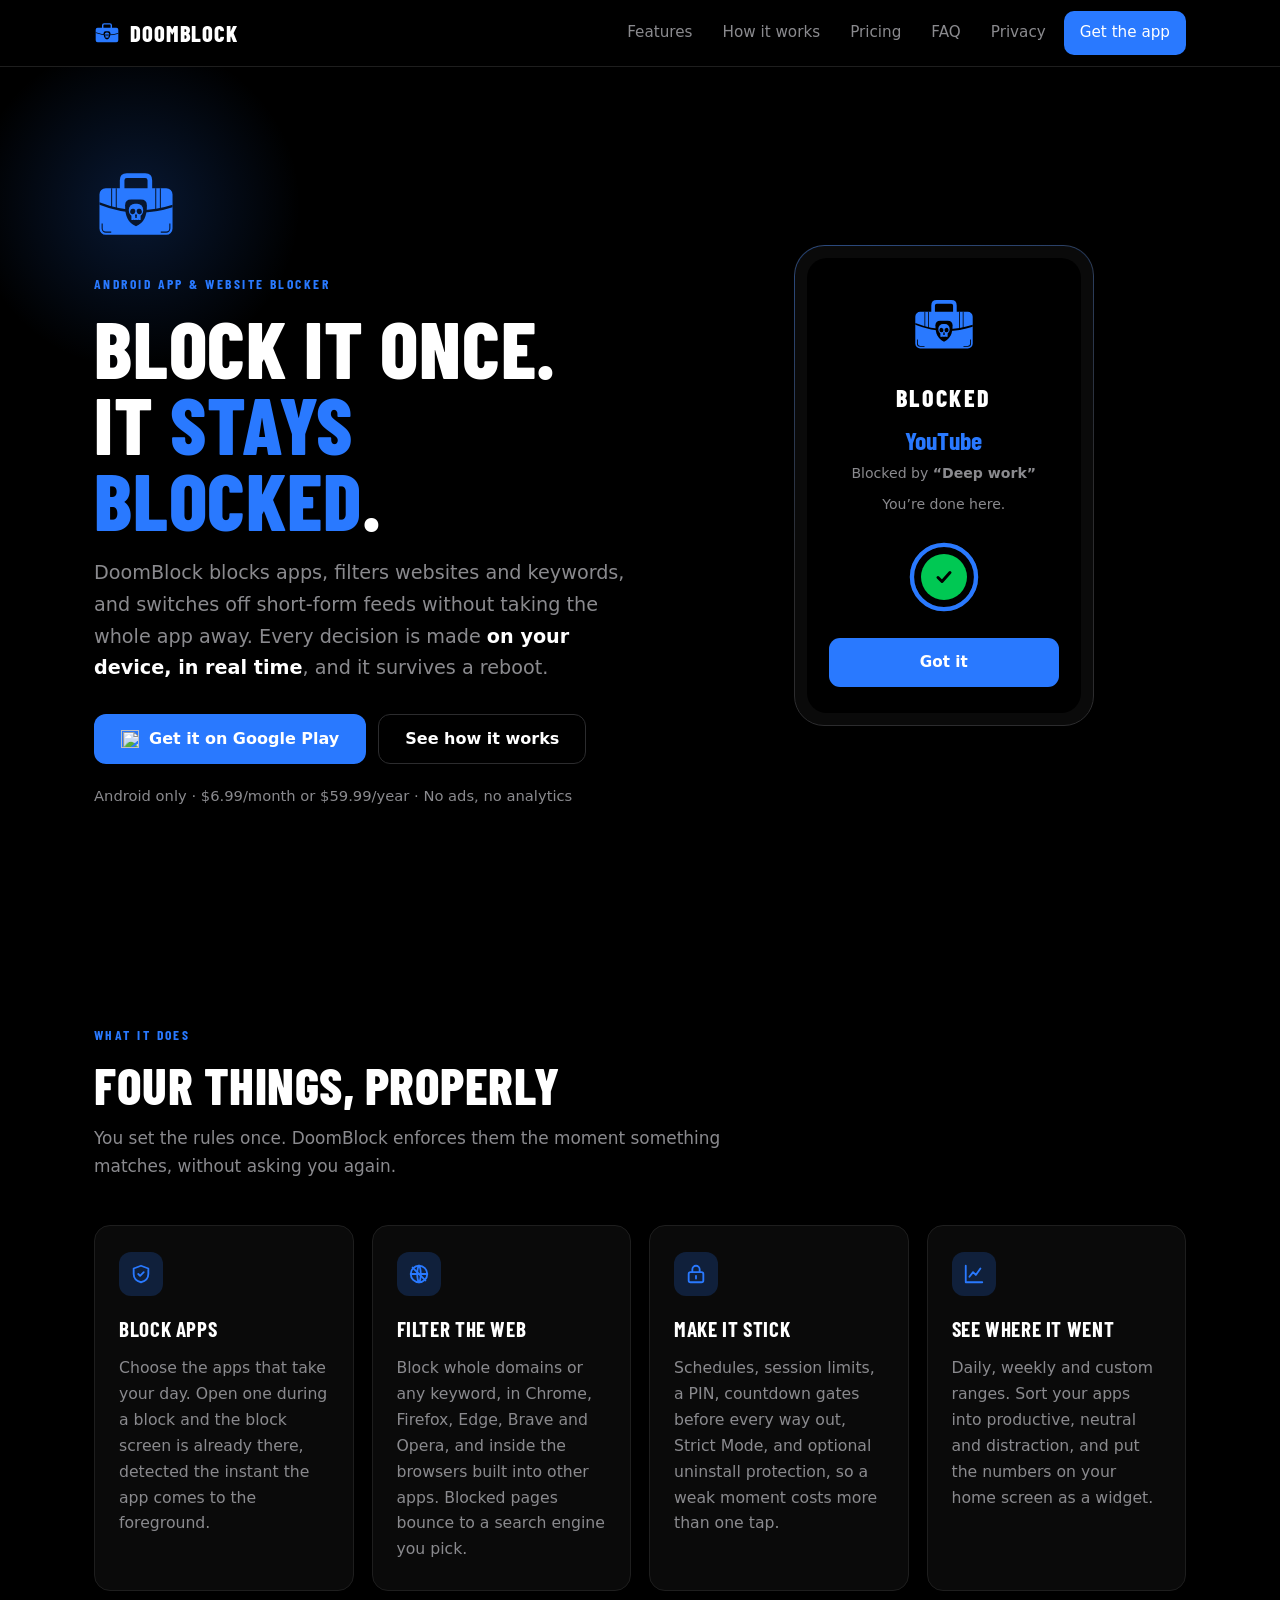
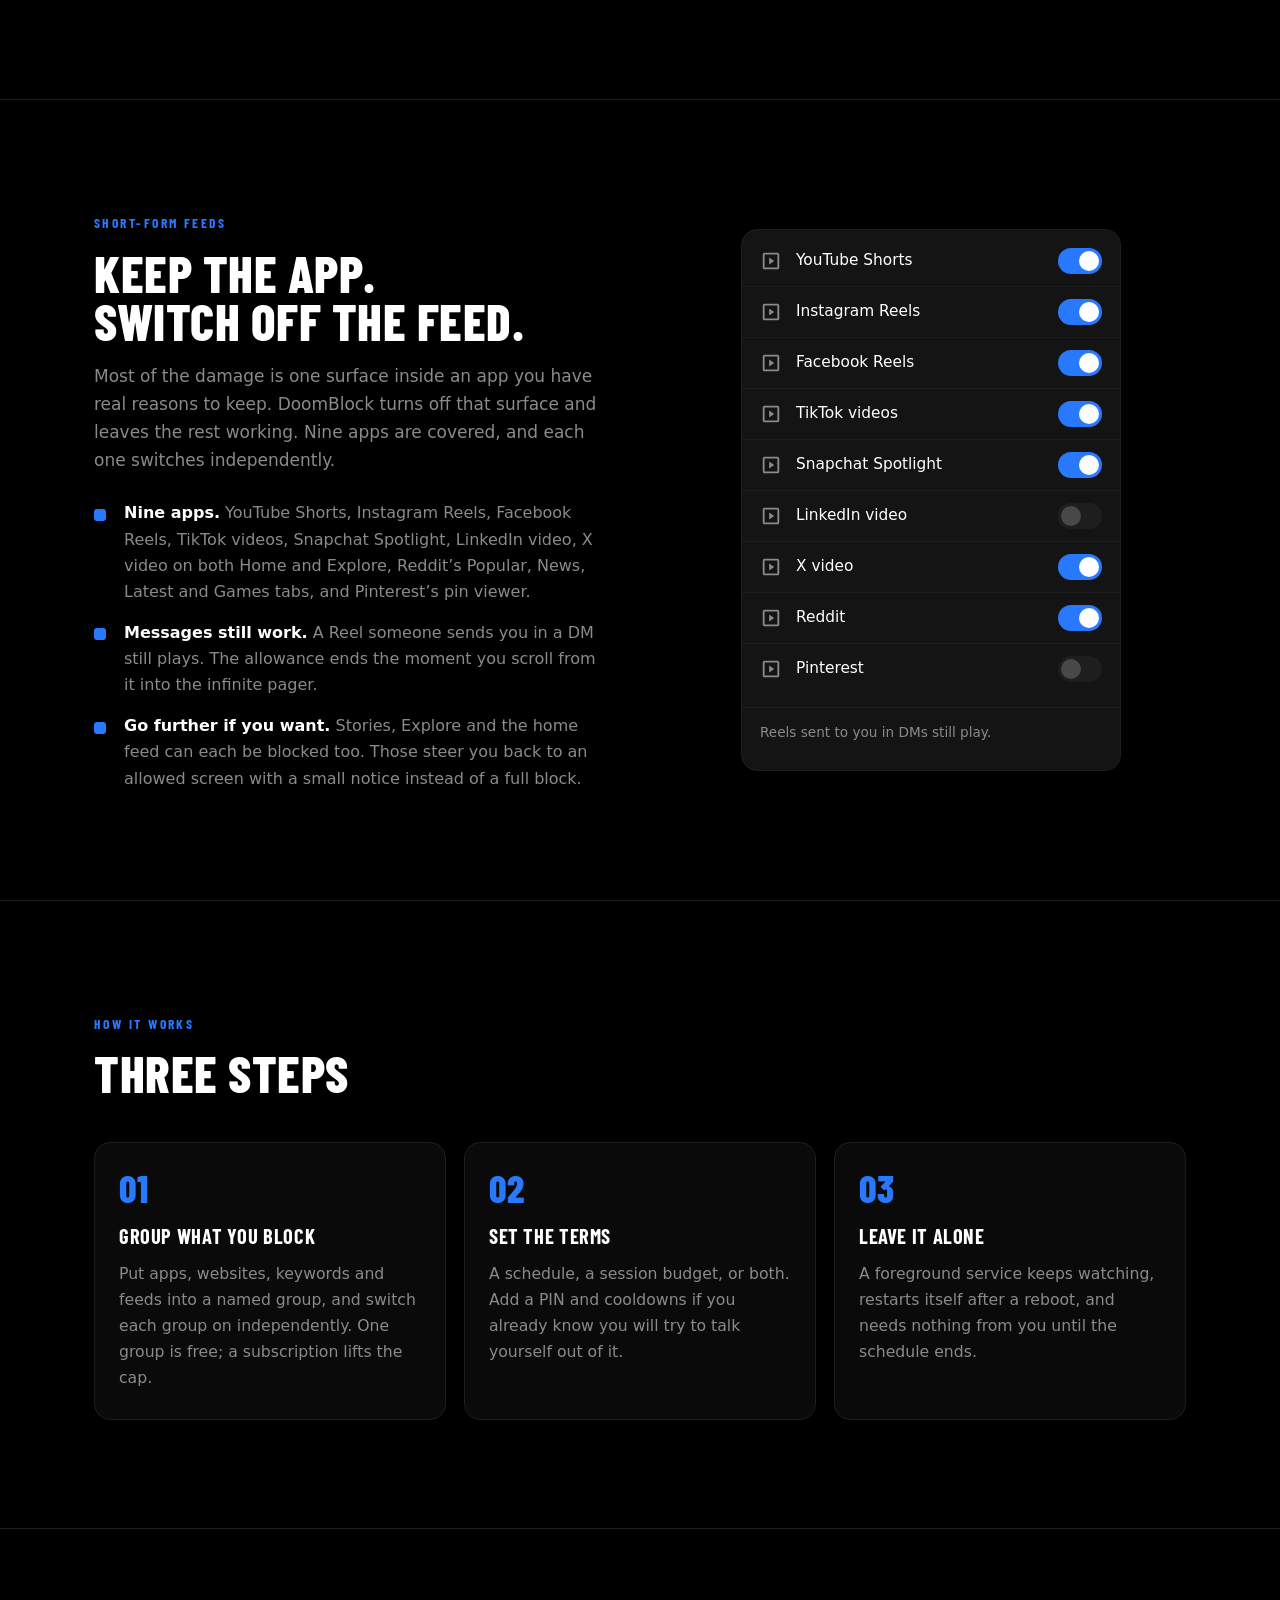
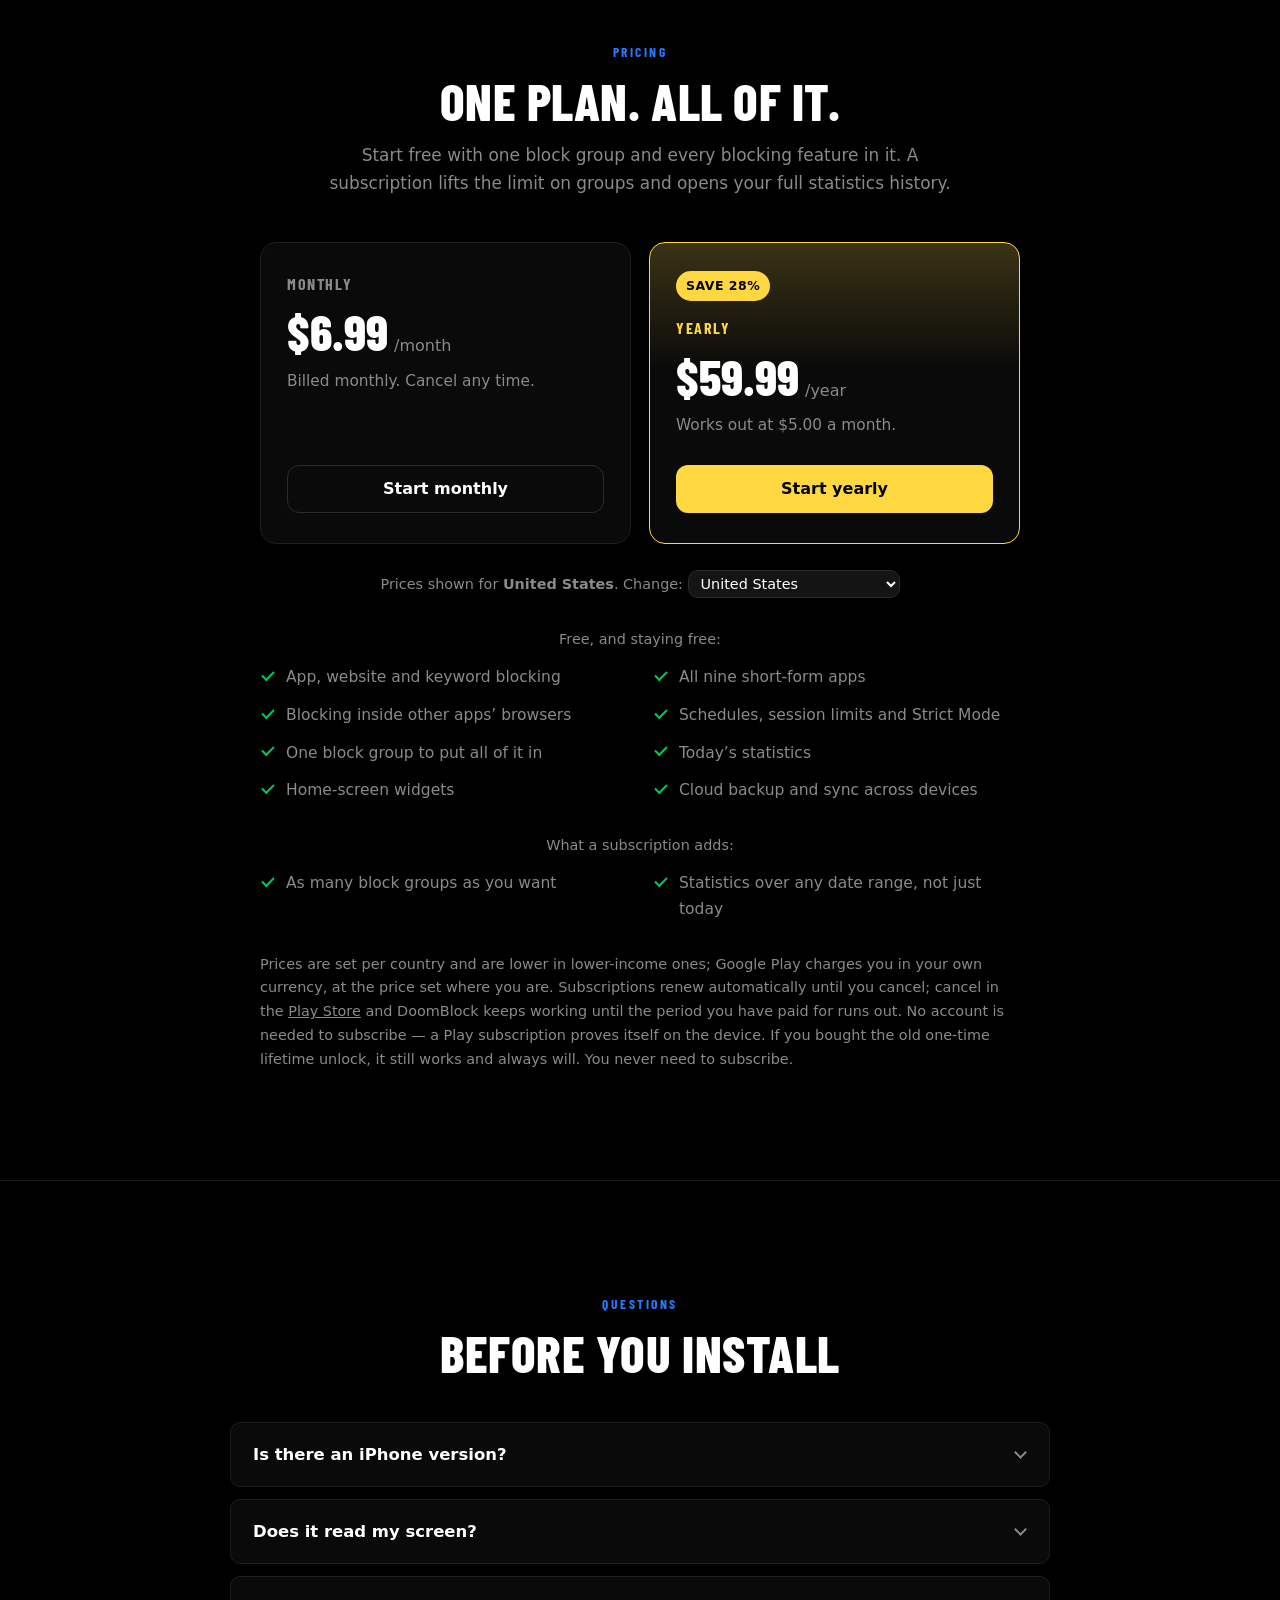
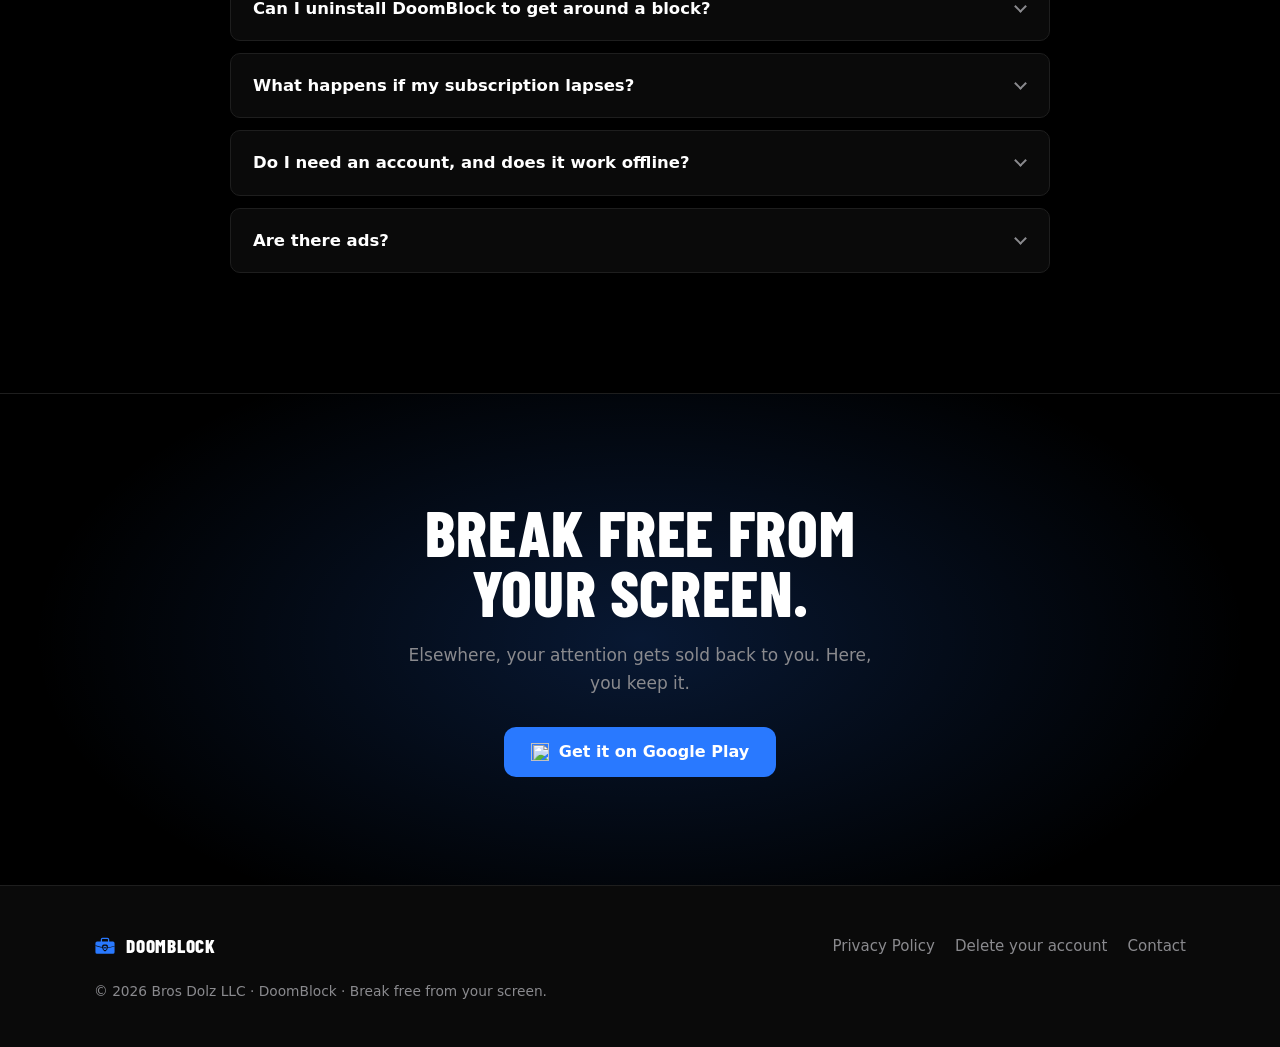
==== commit 392734cc: "Modify lifetime plan display and update ENDPOINT URL Updated the lifetime plan div to include an inl" ====
--- a/index.html
+++ b/index.html
@@ -292,7 +292,7 @@
         <!-- Shown only while Play Console is actually selling the one-time
              unlock, which is how the offer is switched on and off. The app's
              paywall gates its own lifetime tile the same way. -->
-        <div class="plan" data-plan-lifetime hidden>
+        <div class="plan" data-plan-lifetime hidden style="display:none">
           <p class="plan-name">Lifetime</p>
           <p class="plan-price"><span data-price-lifetime>&mdash;</span><span class="per">once</span></p>
           <p class="plan-sub">One payment, no renewal. Yours for good.</p>
@@ -546,7 +546,7 @@
     //
     // Left empty, or unreachable, the page renders from the table and the
     // lifetime tile stays hidden. That is the fallback, not a broken state.
-    var ENDPOINT = ""; // e.g. "https://xxxxxxxx.supabase.co/functions/v1/pricing"
+    var ENDPOINT = "https://rchtdkofbaetpzxbxyvm.supabase.co/functions/v1/pricing";
     var LIVE = null;
 
     var tier = {}, name = {}, sorted = [];
@@ -644,7 +644,12 @@
 
       var tile = document.querySelector("[data-plan-lifetime]");
       if (tile) {
+        // Both, and the inline display is the one that does the work: `.plan`
+        // sets `display: flex`, and an author rule beats the browser's own
+        // `[hidden] { display: none }`. Clearing the inline value hands the tile
+        // back to the class rather than hard-coding flex here.
         tile.hidden = !lifetime;
+        tile.style.display = lifetime ? "" : "none";
         if (lifetime) {
           put("data-price-lifetime", money(lifetime));
           // Two tiles fit the 760px grid; three need room to stay side by side.
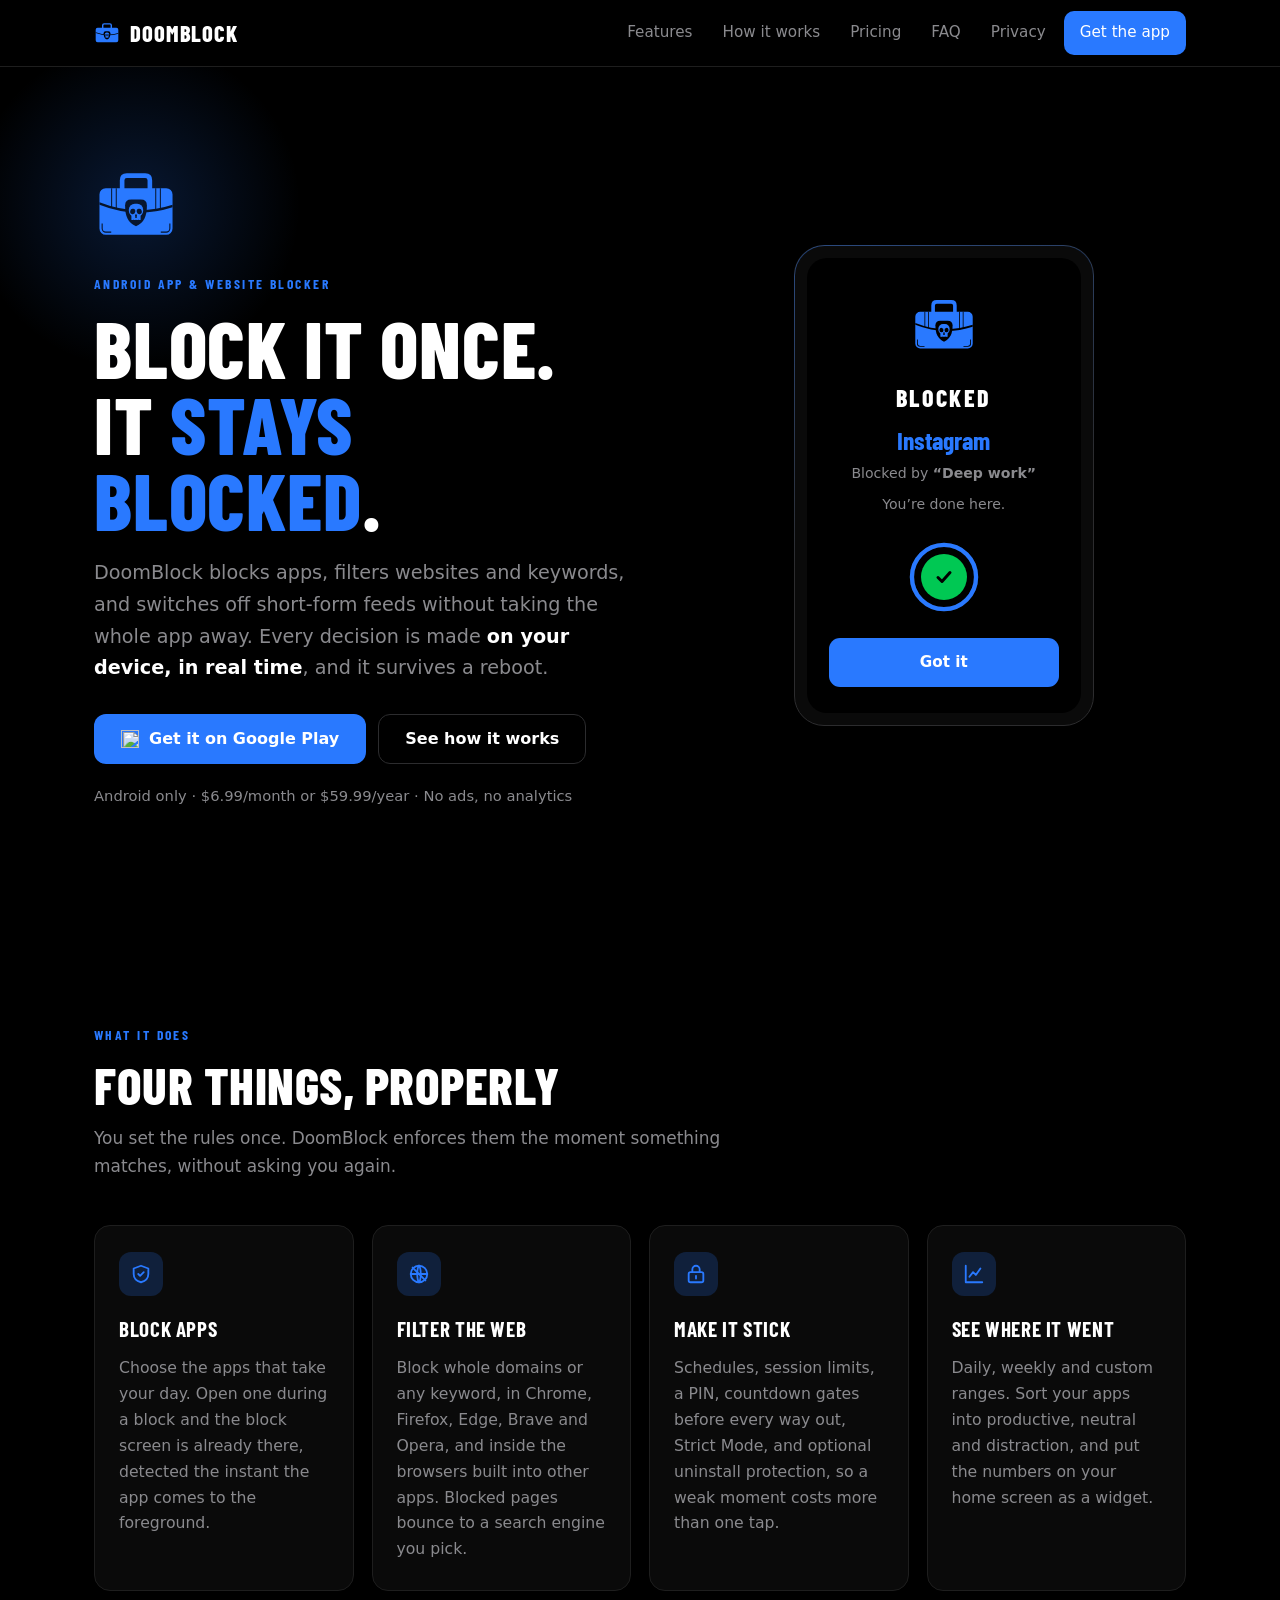
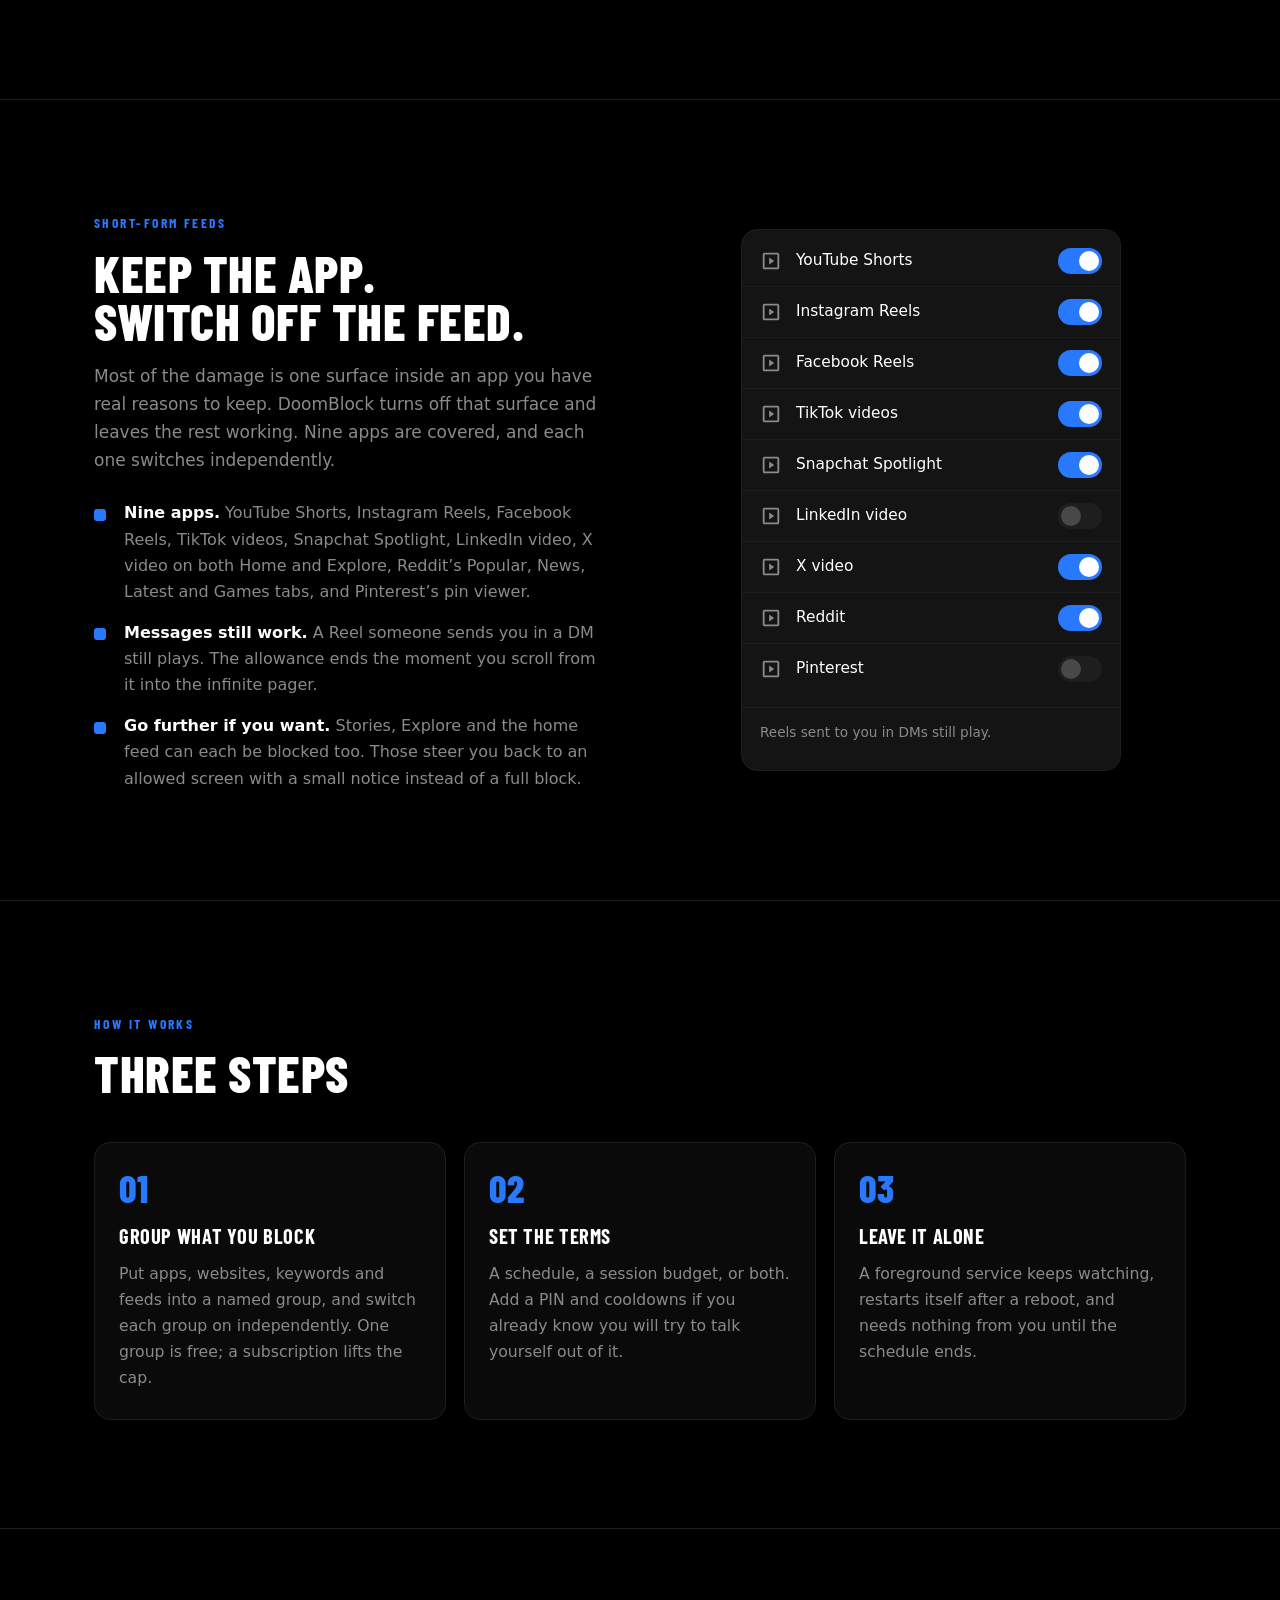
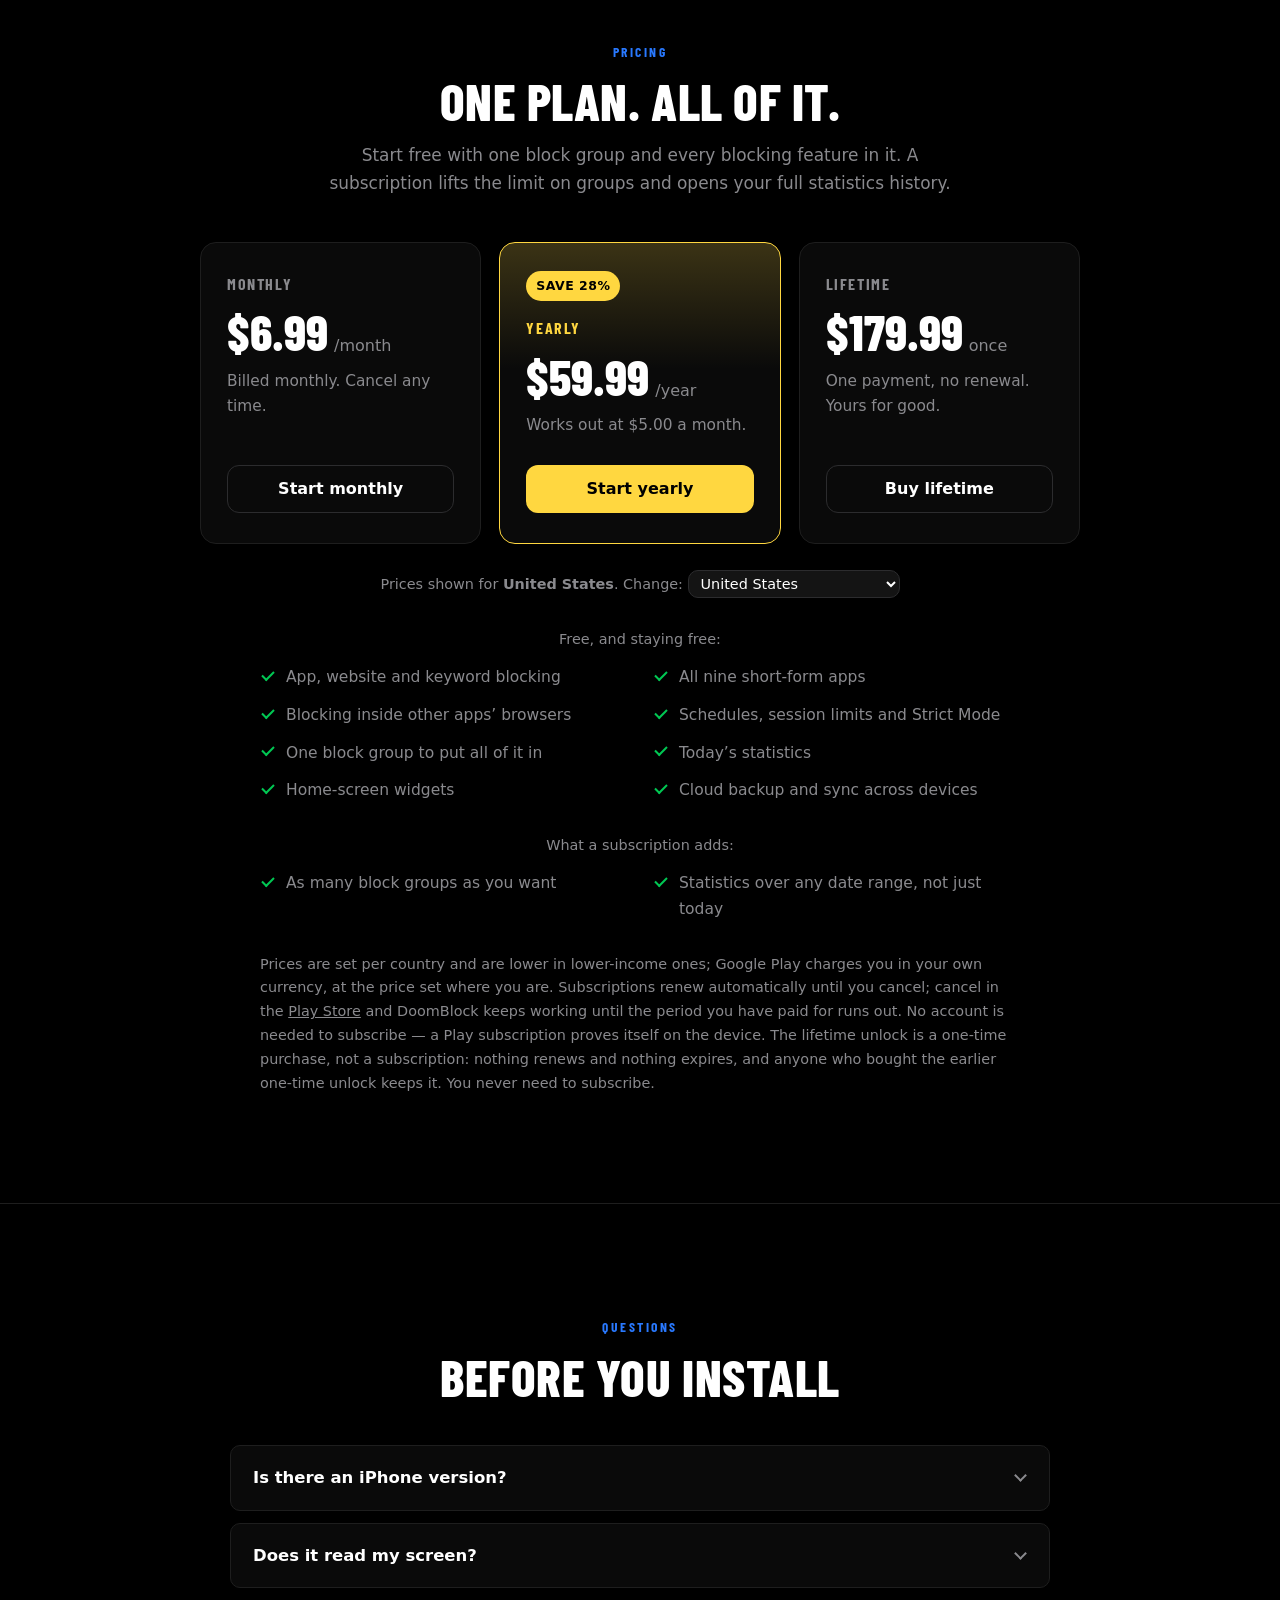
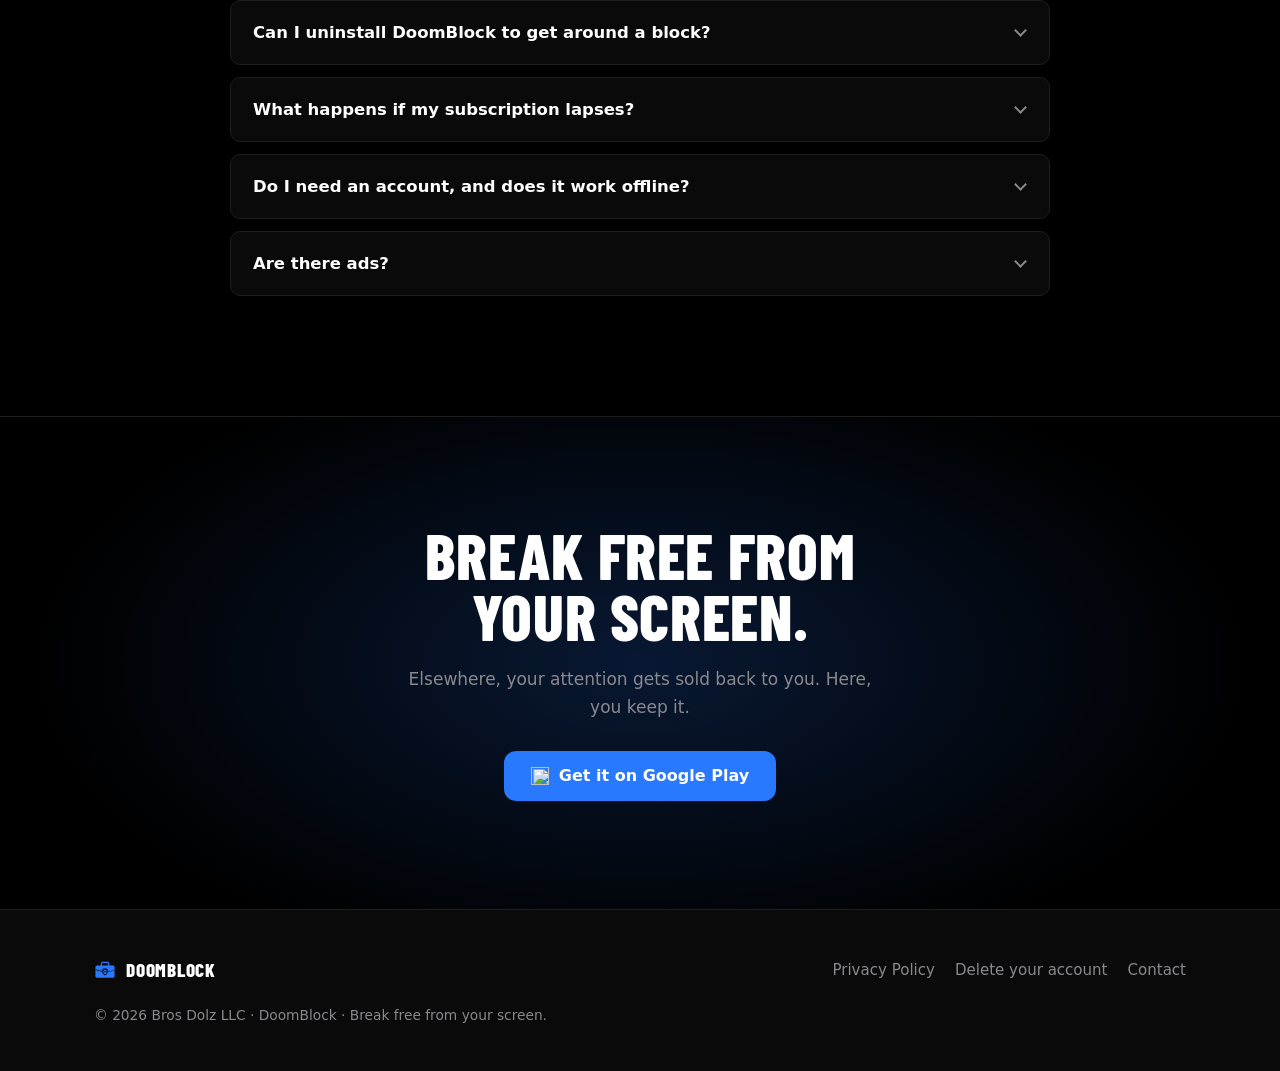
==== commit eacc54ad: "Update pricing plans and remove unused code" ====
--- a/index.html
+++ b/index.html
@@ -273,7 +273,7 @@
         <p>Start free with one block group and every blocking feature in it. A subscription lifts the limit on groups and opens your full statistics history.</p>
       </div>
 
-      <div class="plans">
+      <div class="plans" style="max-width:880px">
         <div class="plan">
           <p class="plan-name">Monthly</p>
           <p class="plan-price"><span data-price-monthly>$6.99</span><span class="per">/month</span></p>
@@ -282,19 +282,16 @@
         </div>
 
         <div class="plan plan-best">
-          <span class="badge" data-price-saving>Save 28%</span>
+          <span class="badge">Save 28%</span>
           <p class="plan-name">Yearly</p>
           <p class="plan-price"><span data-price-yearly>$59.99</span><span class="per">/year</span></p>
           <p class="plan-sub">Works out at <span data-price-effective>$5.00</span> a month.</p>
           <a class="btn btn-gold" href="https://play.google.com/store/apps/details?id=com.doomblock.app">Start yearly</a>
         </div>
 
-        <!-- Shown only while Play Console is actually selling the one-time
-             unlock, which is how the offer is switched on and off. The app's
-             paywall gates its own lifetime tile the same way. -->
-        <div class="plan" data-plan-lifetime hidden style="display:none">
+        <div class="plan">
           <p class="plan-name">Lifetime</p>
-          <p class="plan-price"><span data-price-lifetime>&mdash;</span><span class="per">once</span></p>
+          <p class="plan-price"><span data-price-lifetime>$179.99</span><span class="per">once</span></p>
           <p class="plan-sub">One payment, no renewal. Yours for good.</p>
           <a class="btn btn-ghost" href="https://play.google.com/store/apps/details?id=com.doomblock.app">Buy lifetime</a>
         </div>
@@ -329,8 +326,9 @@
         the <a href="https://play.google.com/store/account/subscriptions">Play Store</a>
         and DoomBlock keeps working until the period you have paid for runs out.
         No account is needed to subscribe &mdash; a Play subscription proves
-        itself on the device. If you bought the old one-time lifetime unlock, it
-        still works and always will. You never need to subscribe.
+        itself on the device. The lifetime unlock is a one-time purchase, not a
+        subscription: nothing renews and nothing expires, and anyone who bought
+        the earlier one-time unlock keeps it. You never need to subscribe.
       </p>
     </div>
   </section>
@@ -464,27 +462,27 @@
   })();
 
   // ---- Country-aware pricing ----------------------------------------------
-  // DoomBlock is sold in three income tiers (PLAY_PRICING_TIERS.md), so a US
-  // price on this page is the wrong number for two thirds of the countries it
-  // ships to. The table below is generated from play-pricing-tiers.csv, the
-  // same file the Play Console prices are set from.
+  // DoomBlock is sold in three income tiers, so a US price on this page is the
+  // wrong number for two thirds of the countries it ships to. Every figure below
+  // is generated from play-pricing-tiers.csv, which is also what the Play Console
+  // prices are set from: change a tier there, regenerate, paste. Deliberately a
+  // static table and not a lookup against Play; see PLAY_PRICING_TIERS.md.
   //
-  // Detection is entirely local and in this order: a country the visitor
-  // picked before, then the device timezone, then the browser locale's region,
-  // then tier 1. Timezone leads because it says where the device is rather
-  // than what language it is set to; a Londoner with an en-IN phone should not
-  // be quoted India's price, and a Delhi visitor on en-US should not be quoted
-  // America's. Nothing is sent anywhere, and the picker is there because every
-  // one of these signals can be wrong.
+  // Detection is entirely local and in this order: a country the visitor picked
+  // before, then the device timezone, then the browser locale's region, then
+  // tier 1. Timezone leads because it says where the device is rather than what
+  // language it is set to; a Londoner with an en-IN phone should not be quoted
+  // India's price, and a Delhi visitor on en-US should not be quoted America's.
+  // Nothing is sent anywhere, and the picker is there because every one of these
+  // signals can be wrong.
   (function () {
     var DATA = "AE|United Arab Emirates|1;AG|Antigua & Barbuda|2;AL|Albania|2;AM|Armenia|2;AO|Angola|3;AR|Argentina|2;AT|Austria|1;AU|Australia|1;AW|Aruba|1;AZ|Azerbaijan|2;BA|Bosnia & Herzegovina|2;BD|Bangladesh|3;BE|Belgium|1;BF|Burkina Faso|3;BG|Bulgaria|2;BH|Bahrain|1;BJ|Benin|3;BM|Bermuda|1;BO|Bolivia|3;BR|Brazil|2;BS|Bahamas|1;BW|Botswana|2;BY|Belarus|2;BZ|Belize|2;CA|Canada|1;CD|Congo - Kinshasa|3;CF|Central African Republic|3;CG|Congo - Brazzaville|3;CH|Switzerland|1;CI|C\u00f4te d\u2019Ivoire|3;CL|Chile|2;CM|Cameroon|3;CO|Colombia|2;CR|Costa Rica|2;CV|Cape Verde|3;CY|Cyprus|1;CZ|Czechia|1;DE|Germany|1;DJ|Djibouti|3;DK|Denmark|1;DM|Dominica|2;DO|Dominican Republic|2;DZ|Algeria|2;EC|Ecuador|2;EE|Estonia|1;EG|Egypt|3;ER|Eritrea|3;ES|Spain|1;FI|Finland|1;FJ|Fiji|2;FM|Micronesia|3;FR|France|1;GA|Gabon|2;GB|United Kingdom|1;GD|Grenada|2;GE|Georgia|2;GH|Ghana|3;GI|Gibraltar|1;GM|Gambia|3;GN|Guinea|3;GR|Greece|1;GT|Guatemala|2;GW|Guinea-Bissau|3;HK|Hong Kong|1;HN|Honduras|3;HR|Croatia|2;HT|Haiti|3;HU|Hungary|2;ID|Indonesia|2;IE|Ireland|1;IL|Israel|1;IN|India|3;IQ|Iraq|2;IS|Iceland|1;IT|Italy|1;JM|Jamaica|2;JO|Jordan|3;JP|Japan|1;KE|Kenya|3;KG|Kyrgyzstan|3;KH|Cambodia|3;KM|Comoros|3;KN|St. Kitts & Nevis|2;KR|South Korea|1;KW|Kuwait|1;KY|Cayman Islands|1;KZ|Kazakhstan|2;LA|Laos|3;LB|Lebanon|3;LC|St. Lucia|2;LI|Liechtenstein|1;LK|Sri Lanka|3;LR|Liberia|3;LT|Lithuania|1;LU|Luxembourg|1;LV|Latvia|1;LY|Libya|2;MA|Morocco|3;MC|Monaco|1;MD|Moldova|2;MK|North Macedonia|2;ML|Mali|3;MM|Myanmar (Burma)|3;MN|Mongolia|2;MO|Macao|1;MT|Malta|1;MU|Mauritius|2;MV|Maldives|2;MX|Mexico|2;MY|Malaysia|2;MZ|Mozambique|3;NA|Namibia|2;NE|Niger|3;NG|Nigeria|3;NI|Nicaragua|3;NL|Netherlands|1;NO|Norway|1;NP|Nepal|3;NZ|New Zealand|1;OM|Oman|1;PA|Panama|2;PE|Peru|2;PG|Papua New Guinea|3;PH|Philippines|3;PK|Pakistan|3;PL|Poland|2;PT|Portugal|1;PY|Paraguay|2;QA|Qatar|1;RO|Romania|2;RS|Serbia|2;RU|Russia|2;RW|Rwanda|3;SA|Saudi Arabia|1;SB|Solomon Islands|3;SC|Seychelles|2;SE|Sweden|1;SG|Singapore|1;SI|Slovenia|1;SK|Slovakia|1;SL|Sierra Leone|3;SM|San Marino|1;SN|Senegal|3;SO|Somalia|3;SR|Suriname|2;SV|El Salvador|3;TC|Turks & Caicos Islands|1;TD|Chad|3;TG|Togo|3;TH|Thailand|2;TJ|Tajikistan|3;TM|Turkmenistan|2;TN|Tunisia|3;TO|Tonga|2;TR|T\u00fcrkiye|2;TT|Trinidad & Tobago|2;TW|Taiwan|1;TZ|Tanzania|3;UA|Ukraine|3;UG|Uganda|3;US|United States|1;UY|Uruguay|2;UZ|Uzbekistan|3;VA|Vatican City|1;VE|Venezuela|3;VG|British Virgin Islands|1;VN|Vietnam|3;VU|Vanuatu|3;WS|Samoa|3;YE|Yemen|3;ZA|South Africa|2;ZM|Zambia|3;ZW|Zimbabwe|3";
-    // tier: [monthly, yearly, effective monthly on the yearly plan]
+    // tier: [monthly, yearly, effective monthly on the yearly plan, lifetime]
     var PRICES = {
-      "1": ["$6.99", "$59.99", "$5.00"],
-      "2": ["$3.49", "$29.99", "$2.50"],
-      "3": ["$1.99", "$16.99", "$1.42"]
+      "1": ["$6.99", "$59.99", "$5.00", "$179.99"],
+      "2": ["$3.49", "$29.99", "$2.50", "$89.99"],
+      "3": ["$1.99", "$16.99", "$1.42", "$49.99"]
     };
-    // Tier 2 and 3 zones only: anything unmapped lands on tier 1 anyway.
     var ZONES = {
       "America/Sao_Paulo":"BR","America/Bahia":"BR","America/Fortaleza":"BR",
       "America/Recife":"BR","America/Manaus":"BR","America/Belem":"BR","America/Cuiaba":"BR",
@@ -536,19 +534,6 @@
     };
     var KEY = "db-country";
 
-    // Play Console is the real source of truth for what anything costs, and the
-    // app reads it live through `queryProductDetails`. A web page cannot hold
-    // the credential that would take, so `supabase/functions/pricing` does it
-    // and this fetches the answer. Paste that function's URL here and the table
-    // above stops being the price: the numbers, the currency, the saving
-    // percentage and whether the lifetime unlock is on sale at all then follow
-    // Play Console within its cache window, with nothing to edit here.
-    //
-    // Left empty, or unreachable, the page renders from the table and the
-    // lifetime tile stays hidden. That is the fallback, not a broken state.
-    var ENDPOINT = "https://rchtdkofbaetpzxbxyvm.supabase.co/functions/v1/pricing";
-    var LIVE = null;
-
     var tier = {}, name = {}, sorted = [];
     DATA.split(";").forEach(function (row) {
       var p = row.split("|");
@@ -590,27 +575,6 @@
       return "US";
     }
 
-    // Play's own unit: 6_990_000 micros is 6.99, in the currency Play charges
-    // in that region. Formatting is the visitor's locale doing its job; no
-    // conversion happens anywhere on this page.
-    function money(m) {
-      if (!m || !m.currency) return null;
-      try {
-        return new Intl.NumberFormat(undefined, {
-          style: "currency",
-          currency: m.currency
-        }).format(m.micros / 1000000);
-      } catch (e) {
-        return null;
-      }
-    }
-
-    function priceFor(product, code) {
-      var p = LIVE && LIVE.products && LIVE.products[product];
-      if (!p || !p.available) return null;
-      return (p.regions && p.regions[code]) || p.fallback || null;
-    }
-
     function put(attr, text) {
       var n = document.querySelector("[" + attr + "]");
       if (n) n.textContent = text;
@@ -618,54 +582,20 @@
 
     function render(code) {
       var p = PRICES[tier[code] || "1"];
-      var monthly = priceFor("monthly", code);
-      var yearly = priceFor("yearly", code);
-      var lifetime = priceFor("lifetime", code);
-
-      var mLabel = money(monthly) || p[0];
-      var yLabel = money(yearly) || p[1];
-      var eLabel = yearly
-        ? money({ currency: yearly.currency,
-                  micros: Math.round(yearly.micros / 12) }) || p[2]
-        : p[2];
-
-      put("data-price-monthly", mLabel);
-      put("data-price-yearly", yLabel);
-      put("data-price-effective", eLabel);
-      put("data-price-hero", mLabel + "/month or " + yLabel + "/year");
+      put("data-price-monthly", p[0]);
+      put("data-price-yearly", p[1]);
+      put("data-price-effective", p[2]);
+      put("data-price-lifetime", p[3]);
+      put("data-price-hero", p[0] + "/month or " + p[1] + "/year");
       put("data-price-country", name[code] || name.US);
-
-      // Computed rather than written down, because a price changed in Console
-      // must not leave a stale percentage sitting next to it.
-      if (monthly && yearly && monthly.micros > 0) {
-        var saved = Math.floor((1 - yearly.micros / (monthly.micros * 12)) * 100);
-        put("data-price-saving", saved > 0 ? "Save " + saved + "%" : "");
-      }
-
-      var tile = document.querySelector("[data-plan-lifetime]");
-      if (tile) {
-        // Both, and the inline display is the one that does the work: `.plan`
-        // sets `display: flex`, and an author rule beats the browser's own
-        // `[hidden] { display: none }`. Clearing the inline value hands the tile
-        // back to the class rather than hard-coding flex here.
-        tile.hidden = !lifetime;
-        tile.style.display = lifetime ? "" : "none";
-        if (lifetime) {
-          put("data-price-lifetime", money(lifetime));
-          // Two tiles fit the 760px grid; three need room to stay side by side.
-          if (tile.parentNode && tile.parentNode.style) {
-            tile.parentNode.style.maxWidth = "880px";
-          }
-        }
-      }
     }
 
     var code = detect();
     render(code);
 
-    // The picker is built here rather than in the markup so that a visitor
-    // with JavaScript off sees a working page with tier-1 prices instead of an
-    // empty dropdown.
+    // The picker is built here rather than in the markup so that a visitor with
+    // JavaScript off sees a working page with tier-1 prices instead of an empty
+    // dropdown.
     var host = document.querySelector("[data-price-region]");
     if (host) {
       var label = document.createElement("label");
@@ -691,17 +621,6 @@
       label.appendChild(sel);
       host.appendChild(label);
     }
-
-    if (ENDPOINT && window.fetch) {
-      fetch(ENDPOINT)
-        .then(function (r) { return r.ok ? r.json() : null; })
-        .then(function (body) {
-          if (!body || !body.products) return;
-          LIVE = body;
-          render(code);
-        })
-        .catch(function () { /* the table already rendered; leave it alone */ });
-    }
   })();
 </script>
 </body>
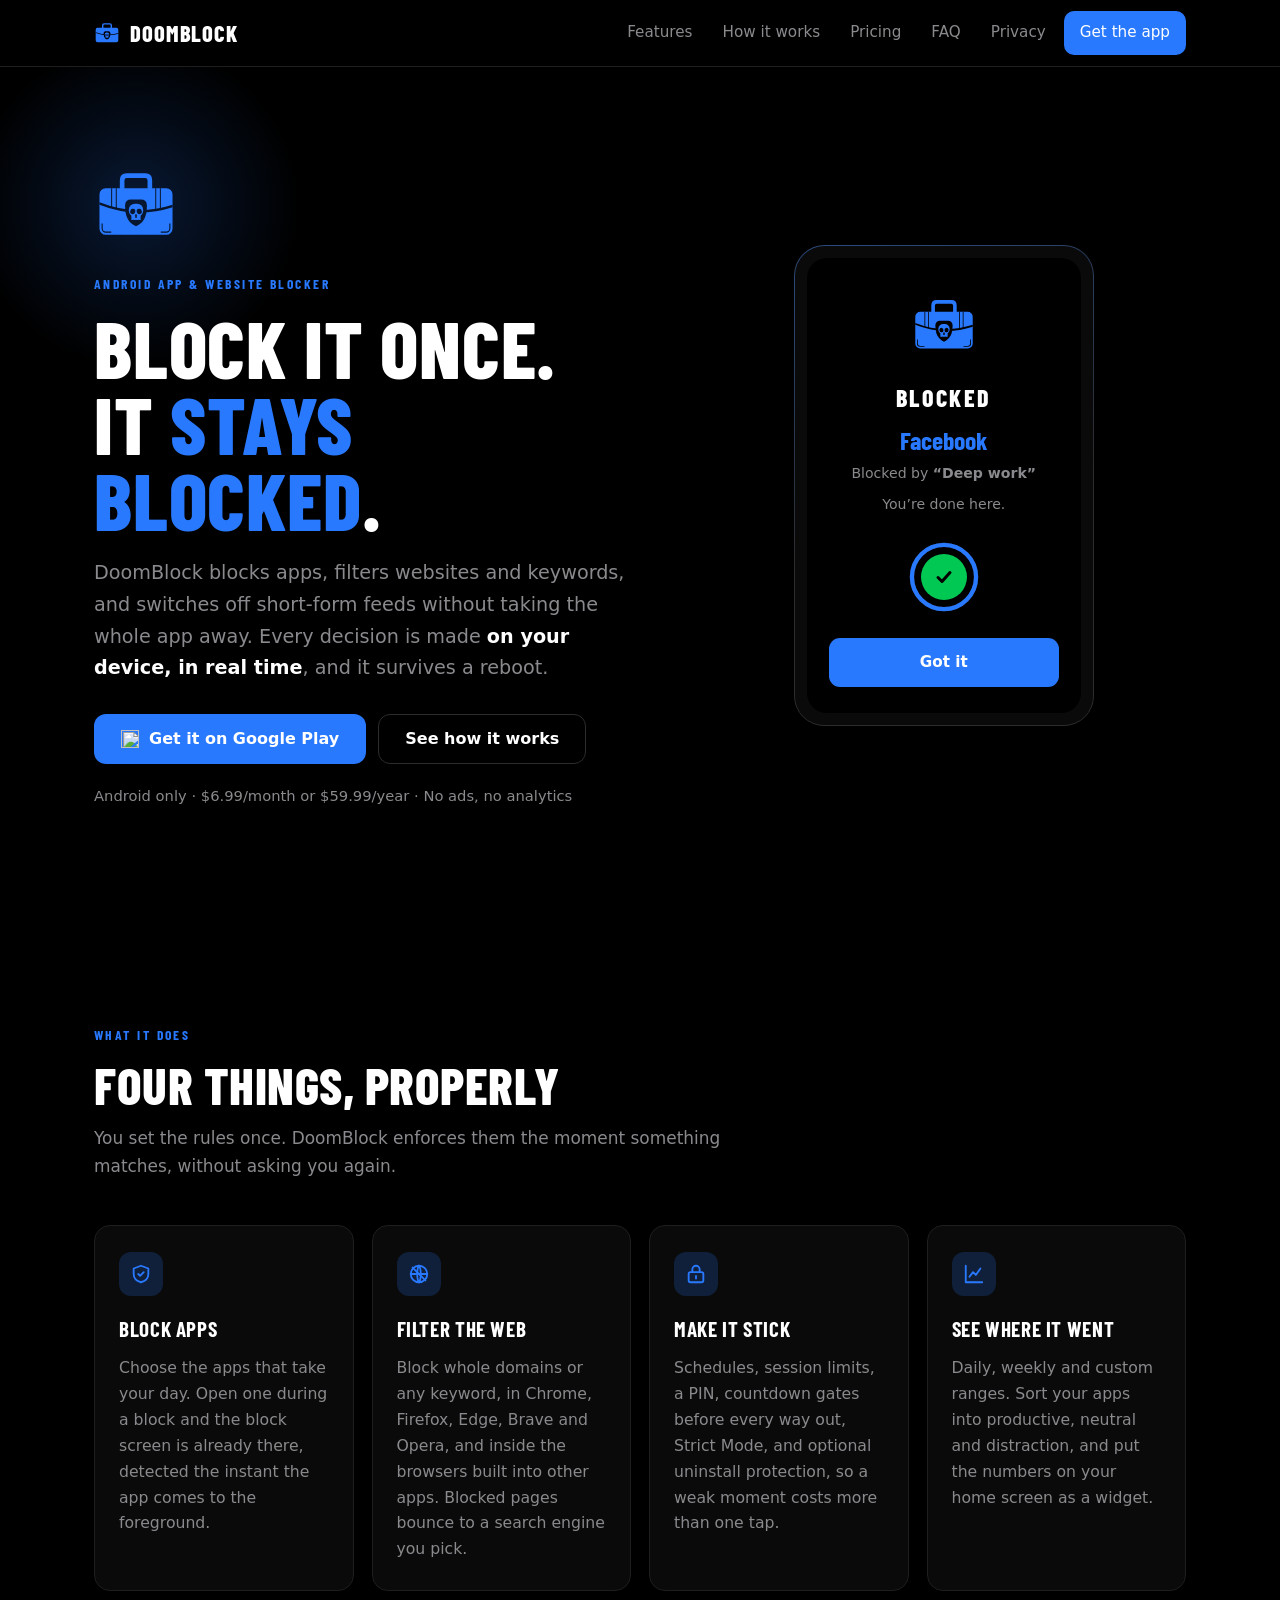
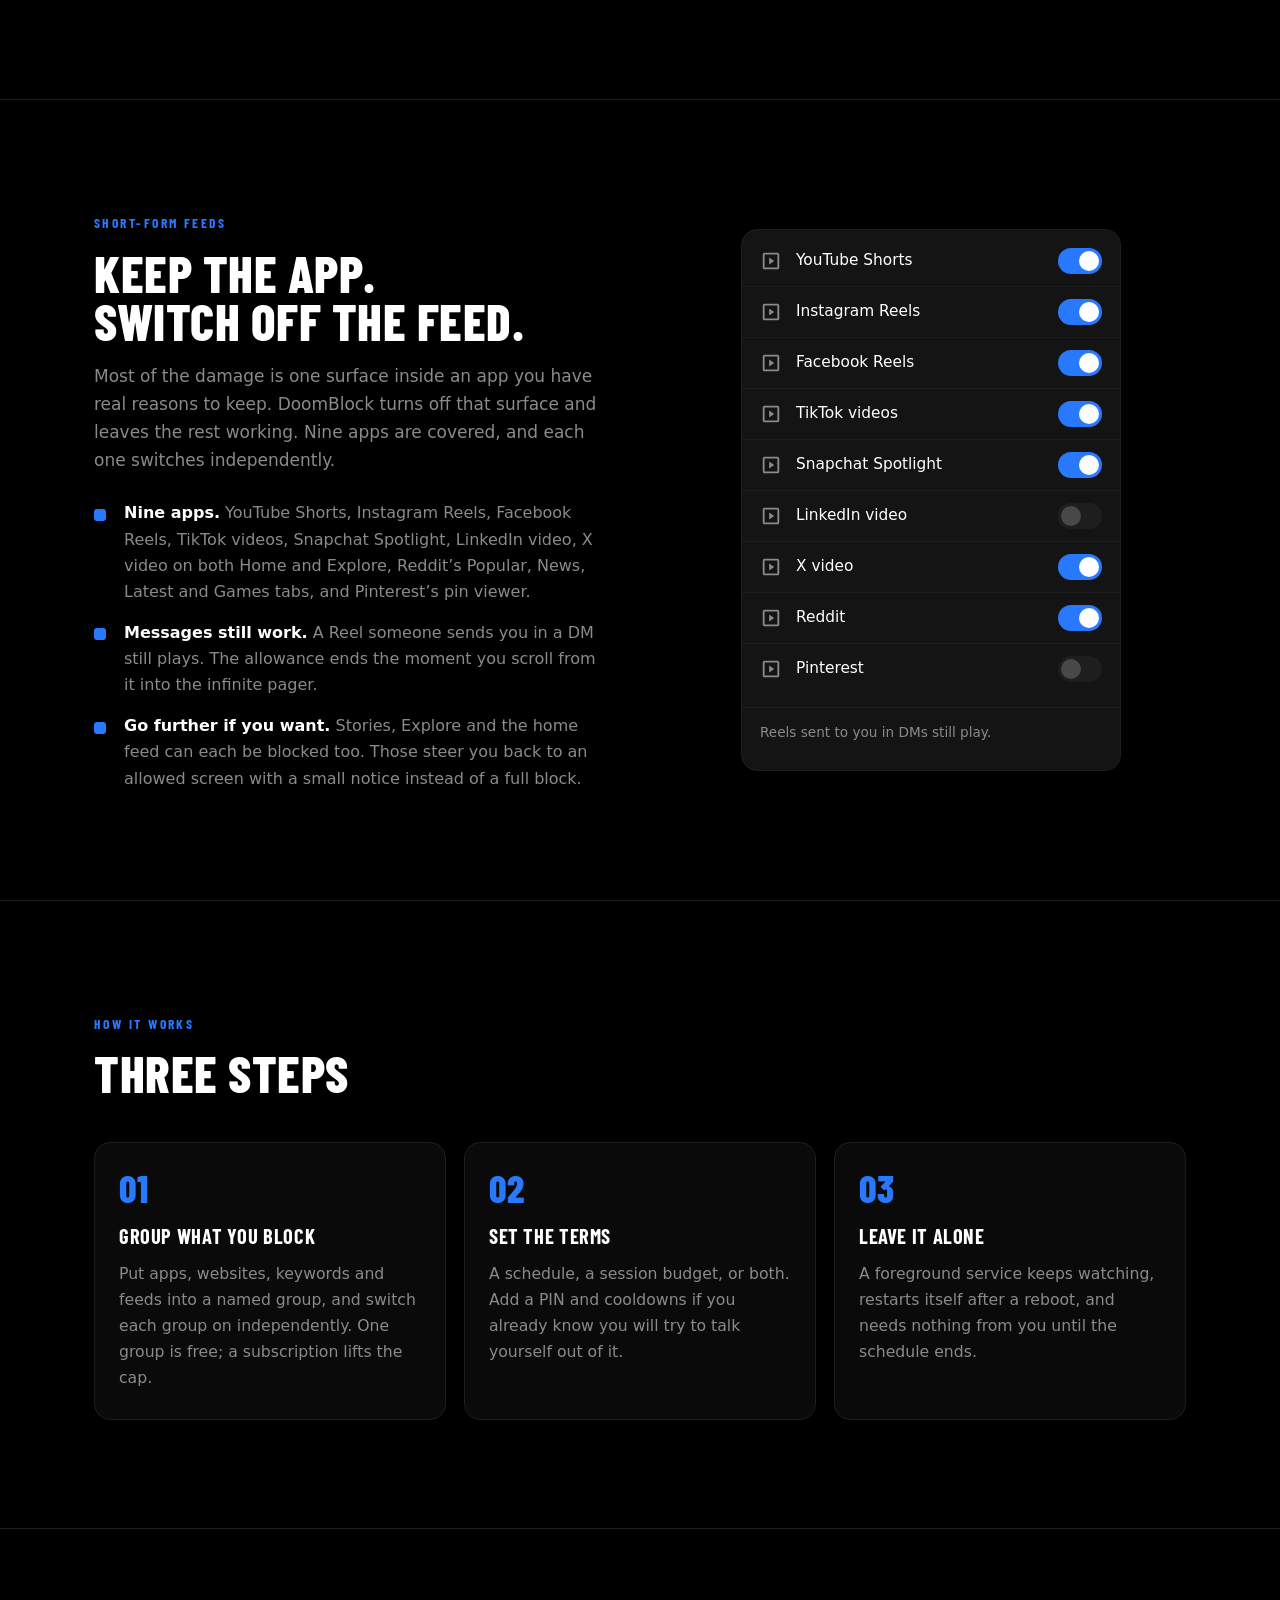
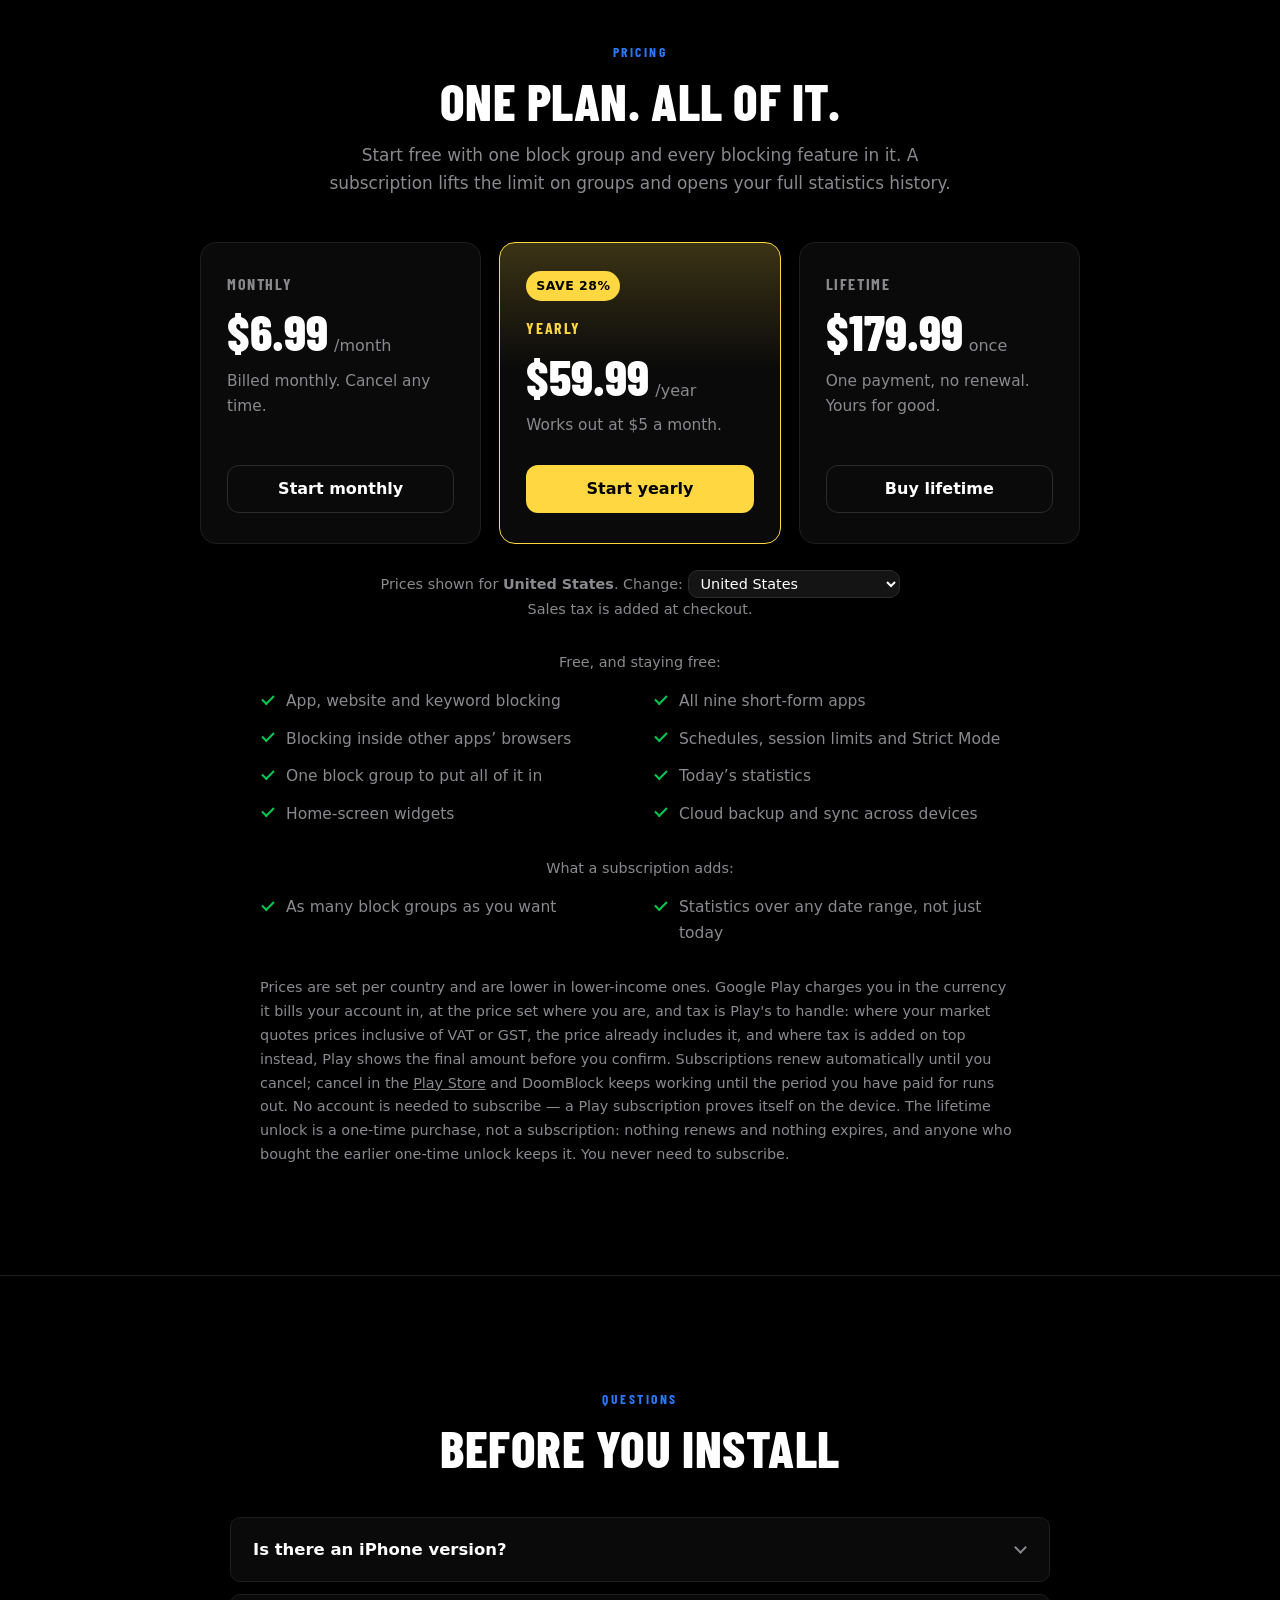
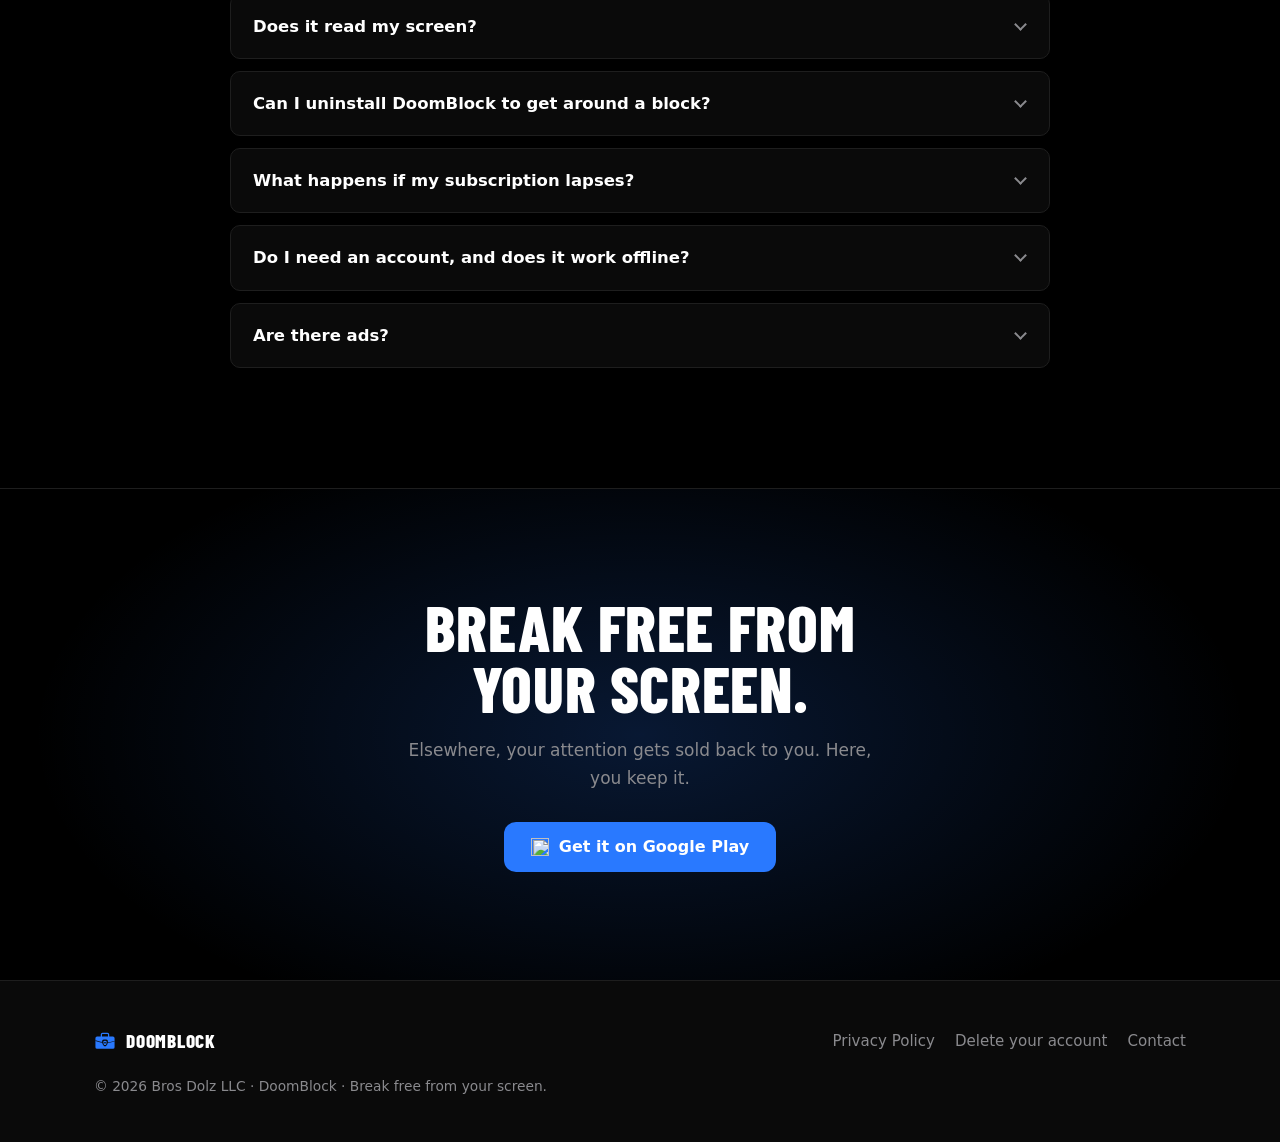
==== commit fc5f3e2b: "Refactor pricing data and comments in index.html Updated pricing information and tax notes for vario" ====
--- a/index.html
+++ b/index.html
@@ -299,6 +299,7 @@
 
       <p class="plan-terms" style="text-align:center;margin:26px auto 0">
         Prices shown for <strong data-price-country>United States</strong>.<span data-price-region></span>
+        <br><span data-price-note>Sales tax is added at checkout.</span>
       </p>
 
       <p class="plan-terms" style="text-align:center;margin:30px auto 0">Free, and staying free:</p>
@@ -320,9 +321,12 @@
       </ul>
 
       <p class="plan-terms">
-        Prices are set per country and are lower in lower-income ones; Google
-        Play charges you in your own currency, at the price set where you are.
-        Subscriptions renew automatically until you cancel; cancel in
+        Prices are set per country and are lower in lower-income ones. Google
+        Play charges you in the currency it bills your account in, at the price
+        set where you are, and tax is Play's to handle: where your market quotes
+        prices inclusive of VAT or GST, the price already includes it, and where
+        tax is added on top instead, Play shows the final amount before you
+        confirm. Subscriptions renew automatically until you cancel; cancel in
         the <a href="https://play.google.com/store/account/subscriptions">Play Store</a>
         and DoomBlock keeps working until the period you have paid for runs out.
         No account is needed to subscribe &mdash; a Play subscription proves
@@ -463,10 +467,23 @@
 
   // ---- Country-aware pricing ----------------------------------------------
   // DoomBlock is sold in three income tiers, so a US price on this page is the
-  // wrong number for two thirds of the countries it ships to. Every figure below
-  // is generated from play-pricing-tiers.csv, which is also what the Play Console
-  // prices are set from: change a tier there, regenerate, paste. Deliberately a
-  // static table and not a lookup against Play; see PLAY_PRICING_TIERS.md.
+  // wrong number for two thirds of the countries it ships to. Both tables below
+  // are generated by tools/build_local_prices.mjs from play-console-prices.csv
+  // (Play Console's own regional pricing export), play-pricing-tiers.csv (the
+  // tiers behind it) and a day's exchange rates: run it again to refresh them,
+  // and never hand-edit them here.
+  //
+  // Which figures are exact, because the difference is worth knowing:
+  //
+  //   * The CURRENCY, the TAX note and the LIFETIME price are Play Console's
+  //     own, for all 173 markets. Play bills 78 of them in USD and two more in
+  //     EUR rather than their own currency, which no amount of converting would
+  //     have guessed.
+  //   * MONTHLY and YEARLY are still converted from the tier's dollar price and
+  //     labelled approximate, except where Play bills in dollars with no VAT and
+  //     the dollar figure is itself the shop price. Play picks local price
+  //     points and rounds them its own way, so exporting those two products from
+  //     Console is the only way to make them exact too.
   //
   // Detection is entirely local and in this order: a country the visitor picked
   // before, then the device timezone, then the browser locale's region, then
@@ -476,8 +493,11 @@
   // Nothing is sent anywhere, and the picker is there because every one of these
   // signals can be wrong.
   (function () {
-    var DATA = "AE|United Arab Emirates|1;AG|Antigua & Barbuda|2;AL|Albania|2;AM|Armenia|2;AO|Angola|3;AR|Argentina|2;AT|Austria|1;AU|Australia|1;AW|Aruba|1;AZ|Azerbaijan|2;BA|Bosnia & Herzegovina|2;BD|Bangladesh|3;BE|Belgium|1;BF|Burkina Faso|3;BG|Bulgaria|2;BH|Bahrain|1;BJ|Benin|3;BM|Bermuda|1;BO|Bolivia|3;BR|Brazil|2;BS|Bahamas|1;BW|Botswana|2;BY|Belarus|2;BZ|Belize|2;CA|Canada|1;CD|Congo - Kinshasa|3;CF|Central African Republic|3;CG|Congo - Brazzaville|3;CH|Switzerland|1;CI|C\u00f4te d\u2019Ivoire|3;CL|Chile|2;CM|Cameroon|3;CO|Colombia|2;CR|Costa Rica|2;CV|Cape Verde|3;CY|Cyprus|1;CZ|Czechia|1;DE|Germany|1;DJ|Djibouti|3;DK|Denmark|1;DM|Dominica|2;DO|Dominican Republic|2;DZ|Algeria|2;EC|Ecuador|2;EE|Estonia|1;EG|Egypt|3;ER|Eritrea|3;ES|Spain|1;FI|Finland|1;FJ|Fiji|2;FM|Micronesia|3;FR|France|1;GA|Gabon|2;GB|United Kingdom|1;GD|Grenada|2;GE|Georgia|2;GH|Ghana|3;GI|Gibraltar|1;GM|Gambia|3;GN|Guinea|3;GR|Greece|1;GT|Guatemala|2;GW|Guinea-Bissau|3;HK|Hong Kong|1;HN|Honduras|3;HR|Croatia|2;HT|Haiti|3;HU|Hungary|2;ID|Indonesia|2;IE|Ireland|1;IL|Israel|1;IN|India|3;IQ|Iraq|2;IS|Iceland|1;IT|Italy|1;JM|Jamaica|2;JO|Jordan|3;JP|Japan|1;KE|Kenya|3;KG|Kyrgyzstan|3;KH|Cambodia|3;KM|Comoros|3;KN|St. Kitts & Nevis|2;KR|South Korea|1;KW|Kuwait|1;KY|Cayman Islands|1;KZ|Kazakhstan|2;LA|Laos|3;LB|Lebanon|3;LC|St. Lucia|2;LI|Liechtenstein|1;LK|Sri Lanka|3;LR|Liberia|3;LT|Lithuania|1;LU|Luxembourg|1;LV|Latvia|1;LY|Libya|2;MA|Morocco|3;MC|Monaco|1;MD|Moldova|2;MK|North Macedonia|2;ML|Mali|3;MM|Myanmar (Burma)|3;MN|Mongolia|2;MO|Macao|1;MT|Malta|1;MU|Mauritius|2;MV|Maldives|2;MX|Mexico|2;MY|Malaysia|2;MZ|Mozambique|3;NA|Namibia|2;NE|Niger|3;NG|Nigeria|3;NI|Nicaragua|3;NL|Netherlands|1;NO|Norway|1;NP|Nepal|3;NZ|New Zealand|1;OM|Oman|1;PA|Panama|2;PE|Peru|2;PG|Papua New Guinea|3;PH|Philippines|3;PK|Pakistan|3;PL|Poland|2;PT|Portugal|1;PY|Paraguay|2;QA|Qatar|1;RO|Romania|2;RS|Serbia|2;RU|Russia|2;RW|Rwanda|3;SA|Saudi Arabia|1;SB|Solomon Islands|3;SC|Seychelles|2;SE|Sweden|1;SG|Singapore|1;SI|Slovenia|1;SK|Slovakia|1;SL|Sierra Leone|3;SM|San Marino|1;SN|Senegal|3;SO|Somalia|3;SR|Suriname|2;SV|El Salvador|3;TC|Turks & Caicos Islands|1;TD|Chad|3;TG|Togo|3;TH|Thailand|2;TJ|Tajikistan|3;TM|Turkmenistan|2;TN|Tunisia|3;TO|Tonga|2;TR|T\u00fcrkiye|2;TT|Trinidad & Tobago|2;TW|Taiwan|1;TZ|Tanzania|3;UA|Ukraine|3;UG|Uganda|3;US|United States|1;UY|Uruguay|2;UZ|Uzbekistan|3;VA|Vatican City|1;VE|Venezuela|3;VG|British Virgin Islands|1;VN|Vietnam|3;VU|Vanuatu|3;WS|Samoa|3;YE|Yemen|3;ZA|South Africa|2;ZM|Zambia|3;ZW|Zimbabwe|3";
-    // tier: [monthly, yearly, effective monthly on the yearly plan, lifetime]
+    var DATA = "AE|United Arab Emirates|1|AED|26.99|230.99|689.99|5;AT|Austria|1|EUR|6.99|62.99|189.99|20;AU|Australia|1|AUD|10.99|92.99|279.99|10;AW|Aruba|1|USD|6.99|59.99|179.99|0;BE|Belgium|1|EUR|6.99|62.99|189.99|21;BH|Bahrain|1|USD|7.99|65.99|199.99|10;BM|Bermuda|1|USD|6.99|59.99|179.99|0;BS|Bahamas|1|USD|6.99|59.99|179.99|0;CA|Canada|1|CAD|9.99|83.99|249.99|+;CH|Switzerland|1|CHF|5.99|48.99|150|0;CY|Cyprus|1|EUR|6.99|61.99|189.99|19;CZ|Czechia|1|CZK|178.99|1537.99|4599.99|21;DE|Germany|1|EUR|6.99|61.99|184.99|19;DK|Denmark|1|DKK|56.99|487.99|1449|25;EE|Estonia|1|EUR|7.99|64.99|194.99|24;ES|Spain|1|EUR|6.99|62.99|189.99|21;FI|Finland|1|EUR|7.99|65.99|194.99|25.5;FR|France|1|EUR|6.99|62.99|189.99|20;GB|United Kingdom|1|GBP|5.99|53.99|159.99|20;GI|Gibraltar|1|GBP|4.99|44.99|134.99|0;GR|Greece|1|EUR|7.99|64.99|194.99|24;HK|Hong Kong|1|HKD|54.99|470.99|1409|0;IE|Ireland|1|EUR|6.99|63.99|194.99|23;IL|Israel|1|ILS|20.99|181.99|549.9|0;IS|Iceland|1|EUR|7.99|64.99|194.46|24;IT|Italy|1|EUR|6.99|63.99|189.99|22;JP|Japan|1|JPY|1200|10000|30900|10;KR|South Korea|1|KRW|11000|91000|270000|10;KW|Kuwait|1|USD|6.99|59.99|179.99|0;KY|Cayman Islands|1|USD|6.99|59.99|179.99|0;LI|Liechtenstein|1|CHF|5.99|52.99|160|8.1;LT|Lithuania|1|EUR|6.99|62.99|189.99|21;LU|Luxembourg|1|EUR|6.99|60.99|184.99|17;LV|Latvia|1|EUR|6.99|62.99|189.99|21;MC|Monaco|1|EUR|6.99|62.99|189.99|20;MO|Macao|1|MOP|55.99|484.99|1480|0;MT|Malta|1|EUR|6.99|61.99|185.05|18;NL|Netherlands|1|EUR|6.99|62.99|189.99|21;NO|Norway|1|NOK|81.99|705.99|2099|25;NZ|New Zealand|1|NZD|13.99|119.99|359.99|15;OM|Oman|1|USD|6.99|62.99|189.99|5;PT|Portugal|1|EUR|6.99|63.99|194.99|23;QA|Qatar|1|QAR|24.99|217.99|655|0;SA|Saudi Arabia|1|SAR|29.99|258.99|779.99|15;SE|Sweden|1|SEK|85.99|735.99|2199|25;SG|Singapore|1|SGD|9.99|82.99|249.99|9;SI|Slovenia|1|EUR|6.99|63.99|189.99|22;SK|Slovakia|1|EUR|6.99|63.99|194.99|23;SM|San Marino|1|EUR|5.99|51.99|154.99|0;TC|Turks & Caicos Islands|1|USD|6.99|59.99|179.99|0;TW|Taiwan|1|TWD|233.99|2006.99|6030|5;US|United States|1|USD|6.99|59.99|179.99|+;VA|Vatican City|1|EUR|5.99|51.99|154.99|0;VG|British Virgin Islands|1|USD|6.99|59.99|179.99|0;AG|Antigua & Barbuda|2|USD|3.49|29.99|89.99|0;AL|Albania|2|USD|4.2|35.99|107.99|20;AM|Armenia|2|USD|3.49|29.99|89.99|0;AR|Argentina|2|USD|3.49|29.99|89.99|0;AZ|Azerbaijan|2|USD|3.49|29.99|89.99|0;BA|Bosnia & Herzegovina|2|USD|3.49|29.99|89.99|0;BG|Bulgaria|2|EUR|3.65|30.99|94.99|20;BR|Brazil|2|BRL|17.99|153.99|459.99|0;BW|Botswana|2|USD|3.49|29.99|89.99|0;BY|Belarus|2|USD|4.2|35.99|107.99|20;BZ|Belize|2|USD|3.49|29.99|89.99|0;CL|Chile|2|CLP|4000|34000|103000|19;CO|Colombia|2|COP|10919.99|93832.99|285000|0;CR|Costa Rica|2|CRC|1564.99|13450.99|40200|0;DM|Dominica|2|USD|3.49|29.99|89.99|0;DO|Dominican Republic|2|USD|3.49|29.99|89.99|0;DZ|Algeria|2|DZD|466.99|4012.99|12000|0;EC|Ecuador|2|USD|3.49|29.99|89.99|0;FJ|Fiji|2|USD|3.49|29.99|89.99|0;GA|Gabon|2|EUR|3.05|25.99|78.4|0;GD|Grenada|2|USD|3.49|29.99|89.99|0;GE|Georgia|2|GEL|10.99|91.99|274|18;GT|Guatemala|2|USD|3.49|29.99|89.99|0;HR|Croatia|2|EUR|3.8|32.99|99.99|25;HU|Hungary|2|HUF|1401.99|12043.99|35999|27;ID|Indonesia|2|IDR|61914.99|532039.99|1590000|0;IQ|Iraq|2|IQD|4600|39000|118000|0;JM|Jamaica|2|USD|3.49|29.99|89.99|0;KN|St. Kitts & Nevis|2|USD|3.49|29.99|89.99|0;KZ|Kazakhstan|2|KZT|1803.99|15500.99|46990|16;LC|St. Lucia|2|USD|3.49|29.99|89.99|0;LY|Libya|2|USD|3.49|29.99|89.99|0;MD|Moldova|2|USD|4.2|35.99|107.99|20;MK|North Macedonia|2|USD|4.1|34.99|106.19|18;MN|Mongolia|2|MNT|12661.99|108804.99|323400|0;MU|Mauritius|2|USD|3.49|29.99|89.99|0;MV|Maldives|2|USD|3.49|29.99|89.99|0;MX|Mexico|2|MXN|69.99|597.99|1799|16;MY|Malaysia|2|MYR|14.99|132.99|399.99|8;NA|Namibia|2|USD|3.49|29.99|89.99|0;PA|Panama|2|USD|3.49|29.99|89.99|0;PE|Peru|2|PEN|11.99|100.99|299.99|0;PL|Poland|2|PLN|15.99|139.99|419.99|23;PY|Paraguay|2|PYG|21000|180000|550000|0;RO|Romania|2|RON|18.99|165.99|499.99|21;RS|Serbia|2|RSD|450|3700|10999|20;RU|Russia|2|RUB|294.99|2532.99|7599|0;SC|Seychelles|2|USD|3.49|29.99|89.99|0;SR|Suriname|2|USD|3.49|29.99|89.99|0;TH|Thailand|2|THB|123.99|1067.99|3200|7;TM|Turkmenistan|2|USD|3.49|29.99|89.99|0;TO|Tonga|2|USD|3.49|29.99|89.99|0;TR|T\u00fcrkiye|2|TRY|203.99|1753.99|5269.99|20;TT|Trinidad & Tobago|2|USD|3.49|29.99|89.99|0;UY|Uruguay|2|USD|3.49|29.99|89.99|0;ZA|South Africa|2|ZAR|64.99|560.99|1699.99|15;AO|Angola|3|USD|1.99|16.99|49.99|0;BD|Bangladesh|3|BDT|281.99|2403.99|7100|15;BF|Burkina Faso|3|EUR|1.75|14.99|43.55|0;BJ|Benin|3|EUR|1.75|14.99|43.55|0;BO|Bolivia|3|BOB|21.99|188.99|489.99|0;CD|Congo - Kinshasa|3|USD|1.99|16.99|49.99|0;CF|Central African Republic|3|EUR|1.75|14.99|43.55|0;CG|Congo - Brazzaville|3|USD|1.99|16.99|49.99|0;CI|C\u00f4te d\u2019Ivoire|3|XOF|1300|11000|33700|18;CM|Cameroon|3|XAF|1400|12000|34100|19.25;CV|Cape Verde|3|USD|1.99|16.99|49.99|0;DJ|Djibouti|3|USD|1.99|16.99|49.99|0;EG|Egypt|3|EGP|117.99|1009.99|2949.99|14;ER|Eritrea|3|USD|1.99|16.99|49.99|0;FM|Micronesia|3|USD|1.99|16.99|49.99|0;GH|Ghana|3|GHS|26.99|232.99|690|20;GM|Gambia|3|USD|1.99|16.99|49.99|0;GN|Guinea|3|USD|1.99|16.99|49.99|0;GW|Guinea-Bissau|3|EUR|1.75|14.99|43.55|0;HN|Honduras|3|USD|1.99|16.99|49.99|0;HT|Haiti|3|USD|1.99|16.99|49.99|0;IN|India|3|INR|224.99|1923.99|5700|18;JO|Jordan|3|JOD|1.4|11.99|35.4|0;KE|Kenya|3|KES|298.99|2552.99|7500|16;KG|Kyrgyzstan|3|USD|1.99|16.99|49.99|0;KH|Cambodia|3|USD|1.99|16.99|49.99|0;KM|Comoros|3|USD|1.99|16.99|49.99|0;LA|Laos|3|USD|1.99|16.99|49.99|0;LB|Lebanon|3|USD|1.99|16.99|49.99|0;LK|Sri Lanka|3|LKR|659.99|5638.99|16500|0;LR|Liberia|3|USD|1.99|16.99|49.99|0;MA|Morocco|3|MAD|22.99|192.99|569.99|20;ML|Mali|3|EUR|1.75|14.99|43.55|0;MM|Myanmar (Burma)|3|MMK|4200|36000|105000|0;MZ|Mozambique|3|USD|1.99|16.99|49.99|0;NE|Niger|3|EUR|1.75|14.99|43.55|0;NG|Nigeria|3|NGN|2845.99|24295.99|71500|7.5;NI|Nicaragua|3|USD|1.99|16.99|49.99|0;NP|Nepal|3|USD|2.25|18.99|56.49|13;PG|Papua New Guinea|3|USD|1.99|16.99|49.99|0;PH|Philippines|3|PHP|139.99|1194.99|3500|12;PK|Pakistan|3|PKR|551.99|4710.99|13900|0;RW|Rwanda|3|USD|1.99|16.99|49.99|0;SB|Solomon Islands|3|USD|1.99|16.99|49.99|0;SL|Sierra Leone|3|USD|1.99|16.99|49.99|0;SN|Senegal|3|XOF|1300|11000|33700|18;SO|Somalia|3|USD|1.99|16.99|49.99|0;SV|El Salvador|3|USD|1.99|16.99|49.99|0;TD|Chad|3|USD|1.99|16.99|49.99|0;TG|Togo|3|EUR|1.75|14.99|43.55|0;TJ|Tajikistan|3|USD|1.99|16.99|49.99|0;TN|Tunisia|3|USD|1.99|16.99|49.99|0;TZ|Tanzania|3|TZS|5262.99|44932.99|132000|0;UA|Ukraine|3|UAH|106.99|910.99|2699.99|20;UG|Uganda|3|USD|2.35|19.99|58.99|18;UZ|Uzbekistan|3|USD|2.25|18.99|55.99|12;VE|Venezuela|3|USD|1.99|16.99|49.99|0;VN|Vietnam|3|VND|52000|440000|1300000|0;VU|Vanuatu|3|USD|1.99|16.99|49.99|0;WS|Samoa|3|USD|1.99|16.99|49.99|0;YE|Yemen|3|USD|1.99|16.99|49.99|0;ZM|Zambia|3|USD|1.99|16.99|49.99|0;ZW|Zimbabwe|3|USD|1.99|16.99|49.99|0";
+    // The US dollar prices behind the local figures, per tier:
+    // [monthly, yearly, effective monthly on the yearly plan, lifetime].
+    // Only monthly and yearly are converted from these now — the lifetime
+    // figure in DATA is Play Console's own, so the fourth entry is reference.
     var PRICES = {
       "1": ["$6.99", "$59.99", "$5.00", "$179.99"],
       "2": ["$3.49", "$29.99", "$2.50", "$89.99"],
@@ -533,11 +553,24 @@
       "Pacific/Pohnpei":"FM","Pacific/Chuuk":"FM","Pacific/Kosrae":"FM"
     };
     var KEY = "db-country";
-
-    var tier = {}, name = {}, sorted = [];
+    // The day the rates above were read, shown next to every converted price.
+    var FXDATE = "18 Sep 2026";
+
+    // code | name | tier | currency | monthly | yearly | lifetime | tax
+    // tax: a number means that percentage is already inside the figures, "+"
+    // means it is added at checkout, "0" means none applies, and an empty string
+    // means we make no claim for that market.
+    var market = {}, name = {}, sorted = [];
     DATA.split(";").forEach(function (row) {
       var p = row.split("|");
-      tier[p[0]] = p[2];
+      market[p[0]] = {
+        tier: p[2],
+        currency: p[3],
+        monthly: Number(p[4]),
+        yearly: Number(p[5]),
+        lifetime: Number(p[6]),
+        tax: p[7]
+      };
       name[p[0]] = p[1];
       sorted.push(p[0]);
     });
@@ -549,7 +582,7 @@
 
     function detect() {
       var s = saved();
-      if (s && tier[s]) return s;
+      if (s && market[s]) return s;
       try {
         var z = Intl.DateTimeFormat().resolvedOptions().timeZone;
         if (z) {
@@ -569,7 +602,7 @@
             var m = /[-_]([A-Za-z]{2})(?:[-_]|$)/.exec(tags[i] || "");
             r = m && m[1];
           }
-          if (r && tier[r.toUpperCase()]) return r.toUpperCase();
+          if (r && market[r.toUpperCase()]) return r.toUpperCase();
         }
       } catch (e) {}
       return "US";
@@ -580,14 +613,69 @@
       if (n) n.textContent = text;
     }
 
+    // Minor units from ICU rather than a hand-kept list, so yen and dinars are
+    // both right without this file knowing anything about either.
+    function decimals(currency) {
+      try {
+        return new Intl.NumberFormat("en", {
+          style: "currency", currency: currency
+        }).resolvedOptions().maximumFractionDigits;
+      } catch (e) {
+        return 2;
+      }
+    }
+
+    function money(amount, currency) {
+      try {
+        return new Intl.NumberFormat(undefined, {
+          style: "currency",
+          currency: currency,
+          // A whole number stays whole: 1,200 yen, not 1,200.00.
+          minimumFractionDigits: amount % 1 === 0 ? 0 : undefined
+        }).format(amount);
+      } catch (e) {
+        return currency + " " + amount;
+      }
+    }
+
+    // What the figures are, and what tax is or is not inside them. Which of the
+    // three is exact is said outright rather than buried: the lifetime price is
+    // Console's and needs no hedge, and a visitor quoted a monthly figure that
+    // is a few percent out should know why before checkout shows Play's.
+    function note(m) {
+      var usd = PRICES[m.tier] || PRICES["1"];
+      var incl = /^[0-9.]+$/.test(m.tax) ? Number(m.tax) : null;
+      var out = [];
+      if (m.currency !== "USD" || (incl !== null && incl > 0)) {
+        out.push("The lifetime price is Play\u2019s own. Monthly and yearly are " +
+          "approximate, converted from " + usd[0] + " / " + usd[1] +
+          (FXDATE ? " at " + FXDATE + " rates" : "") +
+          " \u2014 Google Play sets the exact price.");
+      }
+      if (m.tax === "+") out.push("Sales tax is added at checkout.");
+      else if (m.tax === "0") out.push("No VAT or GST applies.");
+      else if (incl !== null && incl > 0) out.push("Includes " + incl + "% VAT/GST.");
+      else out.push("Tax as your market requires.");
+      return out.join(" ");
+    }
+
     function render(code) {
-      var p = PRICES[tier[code] || "1"];
-      put("data-price-monthly", p[0]);
-      put("data-price-yearly", p[1]);
-      put("data-price-effective", p[2]);
-      put("data-price-lifetime", p[3]);
-      put("data-price-hero", p[0] + "/month or " + p[1] + "/year");
+      var m = market[code] || market.US;
+      var d = decimals(m.currency);
+      var perMonth = d === 0
+        ? Math.round(m.yearly / 12)
+        : Math.round(m.yearly / 12 * Math.pow(10, d)) / Math.pow(10, d);
+
+      var monthly = money(m.monthly, m.currency);
+      var yearly = money(m.yearly, m.currency);
+
+      put("data-price-monthly", monthly);
+      put("data-price-yearly", yearly);
+      put("data-price-effective", money(perMonth, m.currency));
+      put("data-price-lifetime", money(m.lifetime, m.currency));
+      put("data-price-hero", monthly + "/month or " + yearly + "/year");
       put("data-price-country", name[code] || name.US);
+      put("data-price-note", note(m));
     }
 
     var code = detect();
